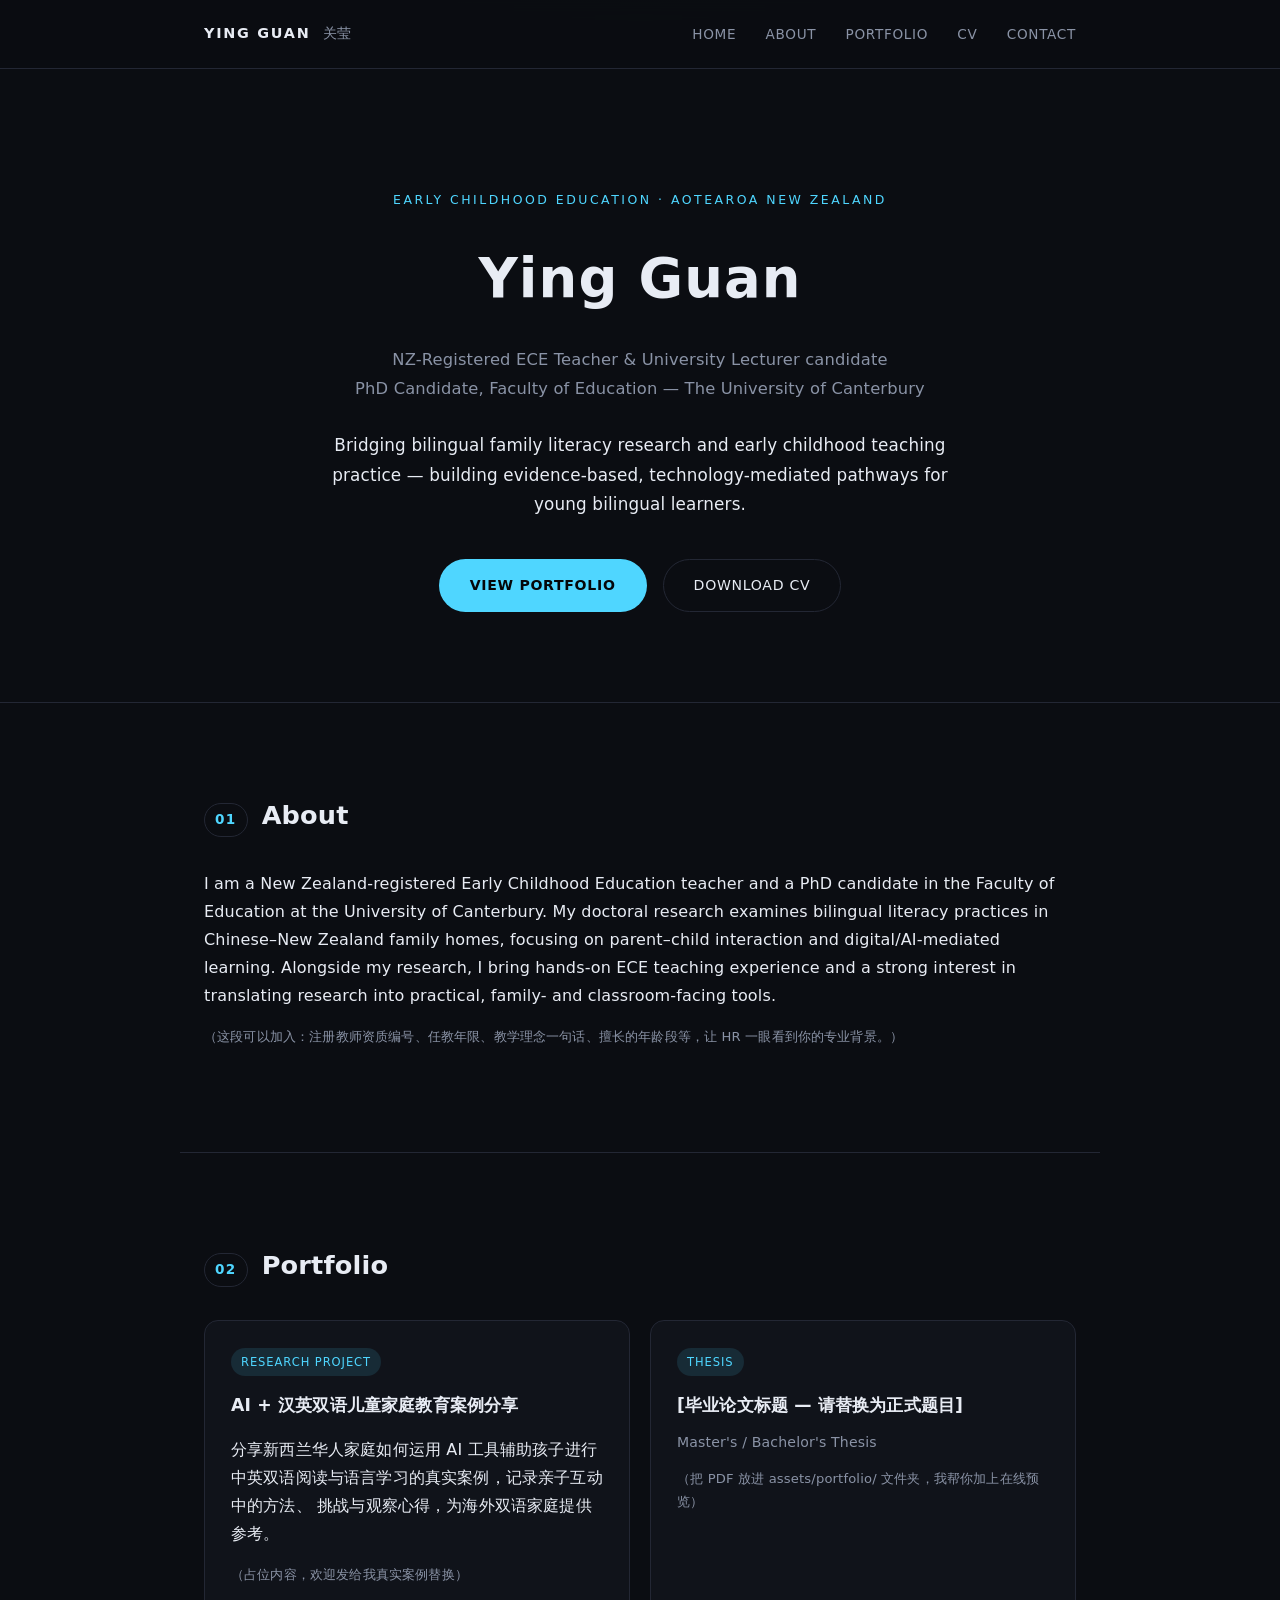
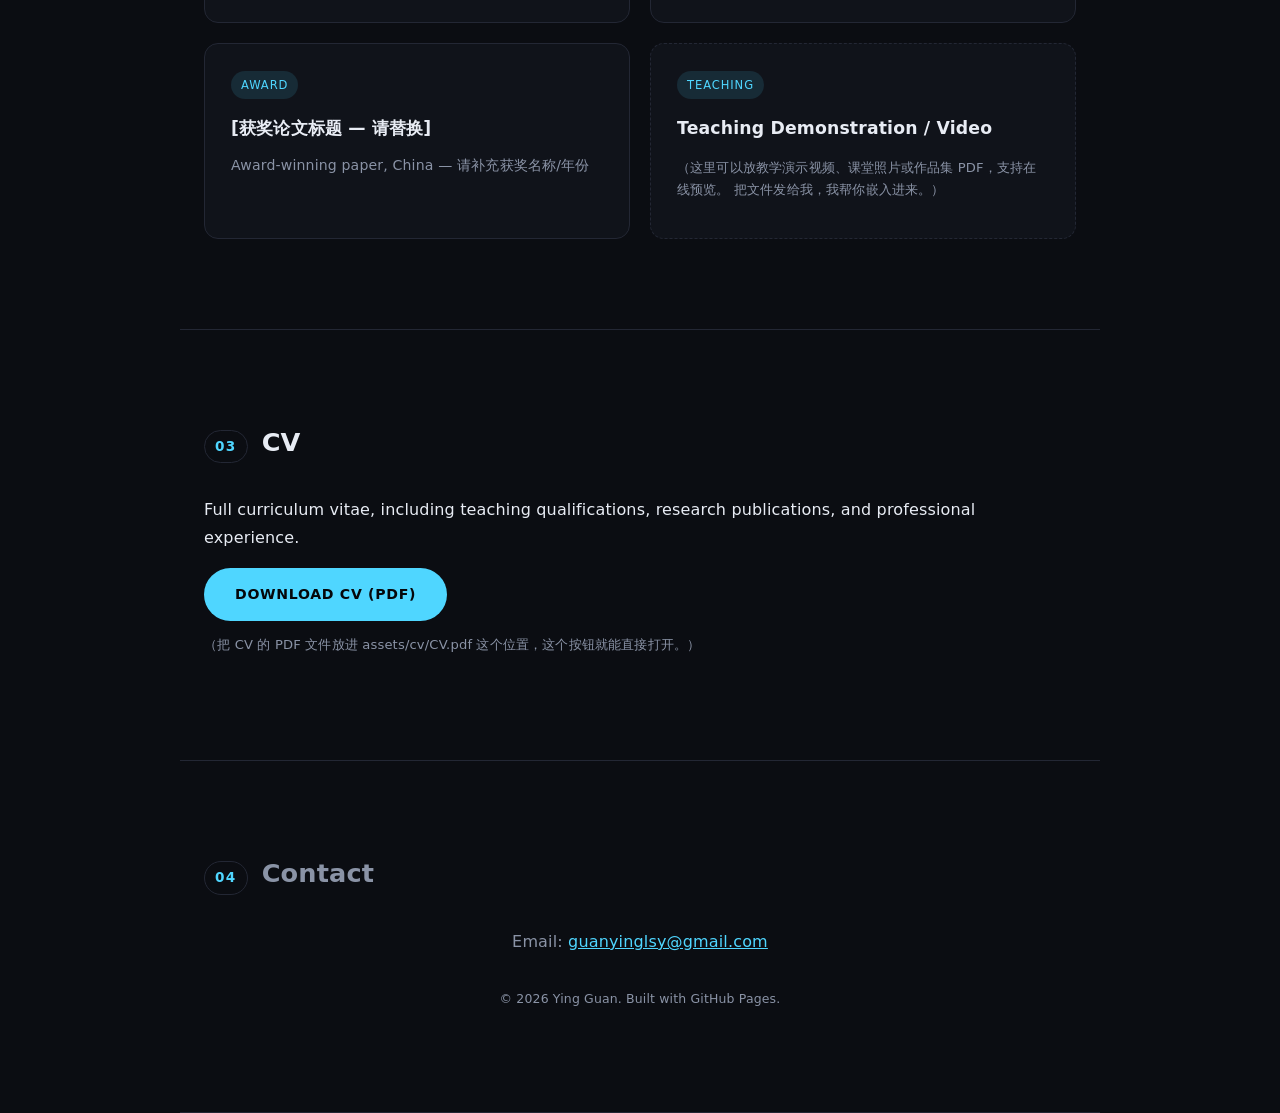
==== index.html @ 8b740b90 "Redesign as futuristic ECE lecturer portfolio site" ====
<!DOCTYPE html>
<html lang="en">
<head>
<meta charset="UTF-8">
<meta name="viewport" content="width=device-width, initial-scale=1.0">
<title>Ying Guan | Early Childhood Education Lecturer &amp; PhD Candidate</title>
<meta name="description" content="Ying Guan — NZ-registered Early Childhood Education lecturer and PhD candidate, University of Canterbury. Portfolio for academic teaching positions.">
<link rel="stylesheet" href="style.css">
</head>
<body>

<header class="site-header">
  <div class="container header-inner">
    <span class="site-title">YING GUAN <span class="site-title-cn">关莹</span></span>
    <nav>
      <a href="#home">Home</a>
      <a href="#about">About</a>
      <a href="#portfolio">Portfolio</a>
      <a href="#cv">CV</a>
      <a href="#contact">Contact</a>
    </nav>
  </div>
</header>

<section id="home" class="hero">
  <div class="container">
    <p class="eyebrow">Early Childhood Education · Aotearoa New Zealand</p>
    <h1>Ying Guan</h1>
    <p class="affiliation">NZ-Registered ECE Teacher &amp; University Lecturer&nbsp;candidate<br>
    PhD Candidate, Faculty of Education — The University of Canterbury</p>
    <p class="tagline">Bridging bilingual family literacy research and early childhood teaching practice —
    building evidence-based, technology-mediated pathways for young bilingual learners.</p>
    <div class="hero-actions">
      <a class="btn btn-primary" href="#portfolio">View Portfolio</a>
      <a class="btn btn-ghost" href="assets/cv/CV.pdf" target="_blank" rel="noopener">Download CV</a>
    </div>
  </div>
</section>

<section id="about" class="container section">
  <h2><span class="num">01</span> About</h2>
  <p>
    <!-- 在这里替换成你自己的一段简介，可加入教学理念、注册资质、教龄等 -->
    I am a New Zealand-registered Early Childhood Education teacher and a PhD candidate in the
    Faculty of Education at the University of Canterbury. My doctoral research examines bilingual
    literacy practices in Chinese–New Zealand family homes, focusing on parent–child interaction and
    digital/AI-mediated learning. Alongside my research, I bring hands-on ECE teaching experience and
    a strong interest in translating research into practical, family- and classroom-facing tools.
  </p>
  <p class="hint">（这段可以加入：注册教师资质编号、任教年限、教学理念一句话、擅长的年龄段等，让 HR 一眼看到你的专业背景。）</p>
</section>

<section id="portfolio" class="container section">
  <h2><span class="num">02</span> Portfolio</h2>

  <div class="portfolio-grid">

    <article class="p-card">
      <span class="p-tag">Research Project</span>
      <h3>AI + 汉英双语儿童家庭教育案例分享</h3>
      <p>
        <!-- 项目卡片文字，先用占位内容，之后可以替换成你自己的案例描述 -->
        分享新西兰华人家庭如何运用 AI 工具辅助孩子进行中英双语阅读与语言学习的真实案例，记录亲子互动中的方法、
        挑战与观察心得，为海外双语家庭提供参考。
      </p>
      <p class="hint">（占位内容，欢迎发给我真实案例替换）</p>
    </article>

    <article class="p-card">
      <span class="p-tag">Thesis</span>
      <h3>[毕业论文标题 — 请替换为正式题目]</h3>
      <p class="p-meta">Master's / Bachelor's Thesis</p>
      <p class="hint">（把 PDF 放进 assets/portfolio/ 文件夹，我帮你加上在线预览）</p>
    </article>

    <article class="p-card">
      <span class="p-tag">Award</span>
      <h3>[获奖论文标题 — 请替换]</h3>
      <p class="p-meta">Award-winning paper, China — 请补充获奖名称/年份</p>
    </article>

    <article class="p-card p-card-placeholder">
      <span class="p-tag">Teaching</span>
      <h3>Teaching Demonstration / Video</h3>
      <p class="hint">
        （这里可以放教学演示视频、课堂照片或作品集 PDF，支持在线预览。
        把文件发给我，我帮你嵌入进来。）
      </p>
    </article>

  </div>
</section>

<section id="cv" class="container section">
  <h2><span class="num">03</span> CV</h2>
  <p>Full curriculum vitae, including teaching qualifications, research publications, and professional experience.</p>
  <a class="btn btn-primary" href="assets/cv/CV.pdf" target="_blank" rel="noopener">Download CV (PDF)</a>
  <p class="hint">（把 CV 的 PDF 文件放进 assets/cv/CV.pdf 这个位置，这个按钮就能直接打开。）</p>
</section>

<footer id="contact" class="container section">
  <h2><span class="num">04</span> Contact</h2>
  <p>Email: <a href="mailto:guanyinglsy@gmail.com">guanyinglsy@gmail.com</a></p>
  <p class="footer-note">&copy; <span id="year"></span> Ying Guan. Built with GitHub Pages.</p>
</footer>

<script>
  document.getElementById('year').textContent = new Date().getFullYear();
</script>

</body>
</html>
---- style.css ----
:root {
  --bg: #0b0d12;
  --bg-alt: #10131a;
  --ink: #e8ecf4;
  --muted: #8a93a6;
  --accent: #4fd6ff;
  --accent-soft: rgba(79, 214, 255, 0.12);
  --border: #232734;
  --max-width: 920px;
}

* { box-sizing: border-box; }

body {
  margin: 0;
  font-family: "Inter", "Segoe UI", "PingFang SC", "Microsoft YaHei", system-ui, sans-serif;
  color: var(--ink);
  background:
    radial-gradient(1200px 500px at 50% -10%, rgba(79, 214, 255, 0.08), transparent 60%),
    var(--bg);
  line-height: 1.75;
  letter-spacing: 0.01em;
}

.container {
  max-width: var(--max-width);
  margin: 0 auto;
  padding: 0 24px;
}

.site-header {
  border-bottom: 1px solid var(--border);
  background: rgba(11, 13, 18, 0.85);
  backdrop-filter: blur(8px);
  position: sticky;
  top: 0;
  z-index: 10;
}

.header-inner {
  display: flex;
  justify-content: space-between;
  align-items: center;
  padding: 20px 24px;
  flex-wrap: wrap;
  gap: 10px;
}

.site-title {
  font-weight: 700;
  letter-spacing: 0.12em;
  font-size: 0.9rem;
}

.site-title-cn {
  color: var(--muted);
  font-weight: 400;
  letter-spacing: 0;
  margin-left: 6px;
}

nav a {
  color: var(--muted);
  text-decoration: none;
  margin-left: 24px;
  font-size: 0.85rem;
  letter-spacing: 0.05em;
  text-transform: uppercase;
  transition: color 0.2s ease;
}

nav a:first-child { margin-left: 0; }

nav a:hover {
  color: var(--accent);
}

.hero {
  padding: 120px 0 90px;
  text-align: center;
  border-bottom: 1px solid var(--border);
}

.eyebrow {
  color: var(--accent);
  text-transform: uppercase;
  letter-spacing: 0.2em;
  font-size: 0.78rem;
  margin: 0 0 20px;
}

.hero h1 {
  font-size: 3.4rem;
  font-weight: 700;
  margin: 0 0 20px;
  letter-spacing: 0.02em;
}

.affiliation {
  color: var(--muted);
  margin: 0 0 28px;
  font-size: 1.02rem;
}

.tagline {
  max-width: 620px;
  margin: 0 auto 40px;
  color: var(--ink);
  font-size: 1.05rem;
}

.hero-actions {
  display: flex;
  justify-content: center;
  gap: 16px;
  flex-wrap: wrap;
}

.btn {
  display: inline-block;
  padding: 13px 30px;
  text-decoration: none;
  border-radius: 999px;
  font-size: 0.88rem;
  letter-spacing: 0.05em;
  text-transform: uppercase;
  transition: all 0.2s ease;
  border: 1px solid transparent;
}

.btn-primary {
  background: var(--accent);
  color: #05070a;
  font-weight: 600;
}

.btn-primary:hover {
  box-shadow: 0 0 24px rgba(79, 214, 255, 0.45);
}

.btn-ghost {
  border-color: var(--border);
  color: var(--ink);
}

.btn-ghost:hover {
  border-color: var(--accent);
  color: var(--accent);
}

.section {
  padding: 90px 24px;
  border-bottom: 1px solid var(--border);
}

.section h2 {
  font-size: 1.6rem;
  font-weight: 600;
  margin-top: 0;
  margin-bottom: 32px;
  display: flex;
  align-items: baseline;
  gap: 14px;
}

.num {
  color: var(--accent);
  font-size: 0.85rem;
  font-weight: 600;
  letter-spacing: 0.1em;
  border: 1px solid var(--border);
  border-radius: 999px;
  padding: 4px 10px;
}

.portfolio-grid {
  display: grid;
  grid-template-columns: repeat(auto-fit, minmax(280px, 1fr));
  gap: 20px;
}

.p-card {
  background: var(--bg-alt);
  border: 1px solid var(--border);
  border-radius: 14px;
  padding: 26px 26px 22px;
  transition: border-color 0.2s ease, transform 0.2s ease;
}

.p-card:hover {
  border-color: var(--accent);
  transform: translateY(-3px);
}

.p-card-placeholder {
  border-style: dashed;
}

.p-tag {
  display: inline-block;
  color: var(--accent);
  background: var(--accent-soft);
  font-size: 0.72rem;
  text-transform: uppercase;
  letter-spacing: 0.08em;
  padding: 4px 10px;
  border-radius: 999px;
  margin-bottom: 14px;
}

.p-card h3 {
  margin: 0 0 10px;
  font-size: 1.08rem;
  font-weight: 600;
}

.p-meta {
  color: var(--muted);
  font-size: 0.88rem;
  margin: 0 0 8px;
}

.hint {
  color: var(--muted);
  font-size: 0.82rem;
}

footer {
  text-align: center;
  color: var(--muted);
}

.footer-note {
  font-size: 0.78rem;
  margin-top: 32px;
}

a {
  color: var(--accent);
}
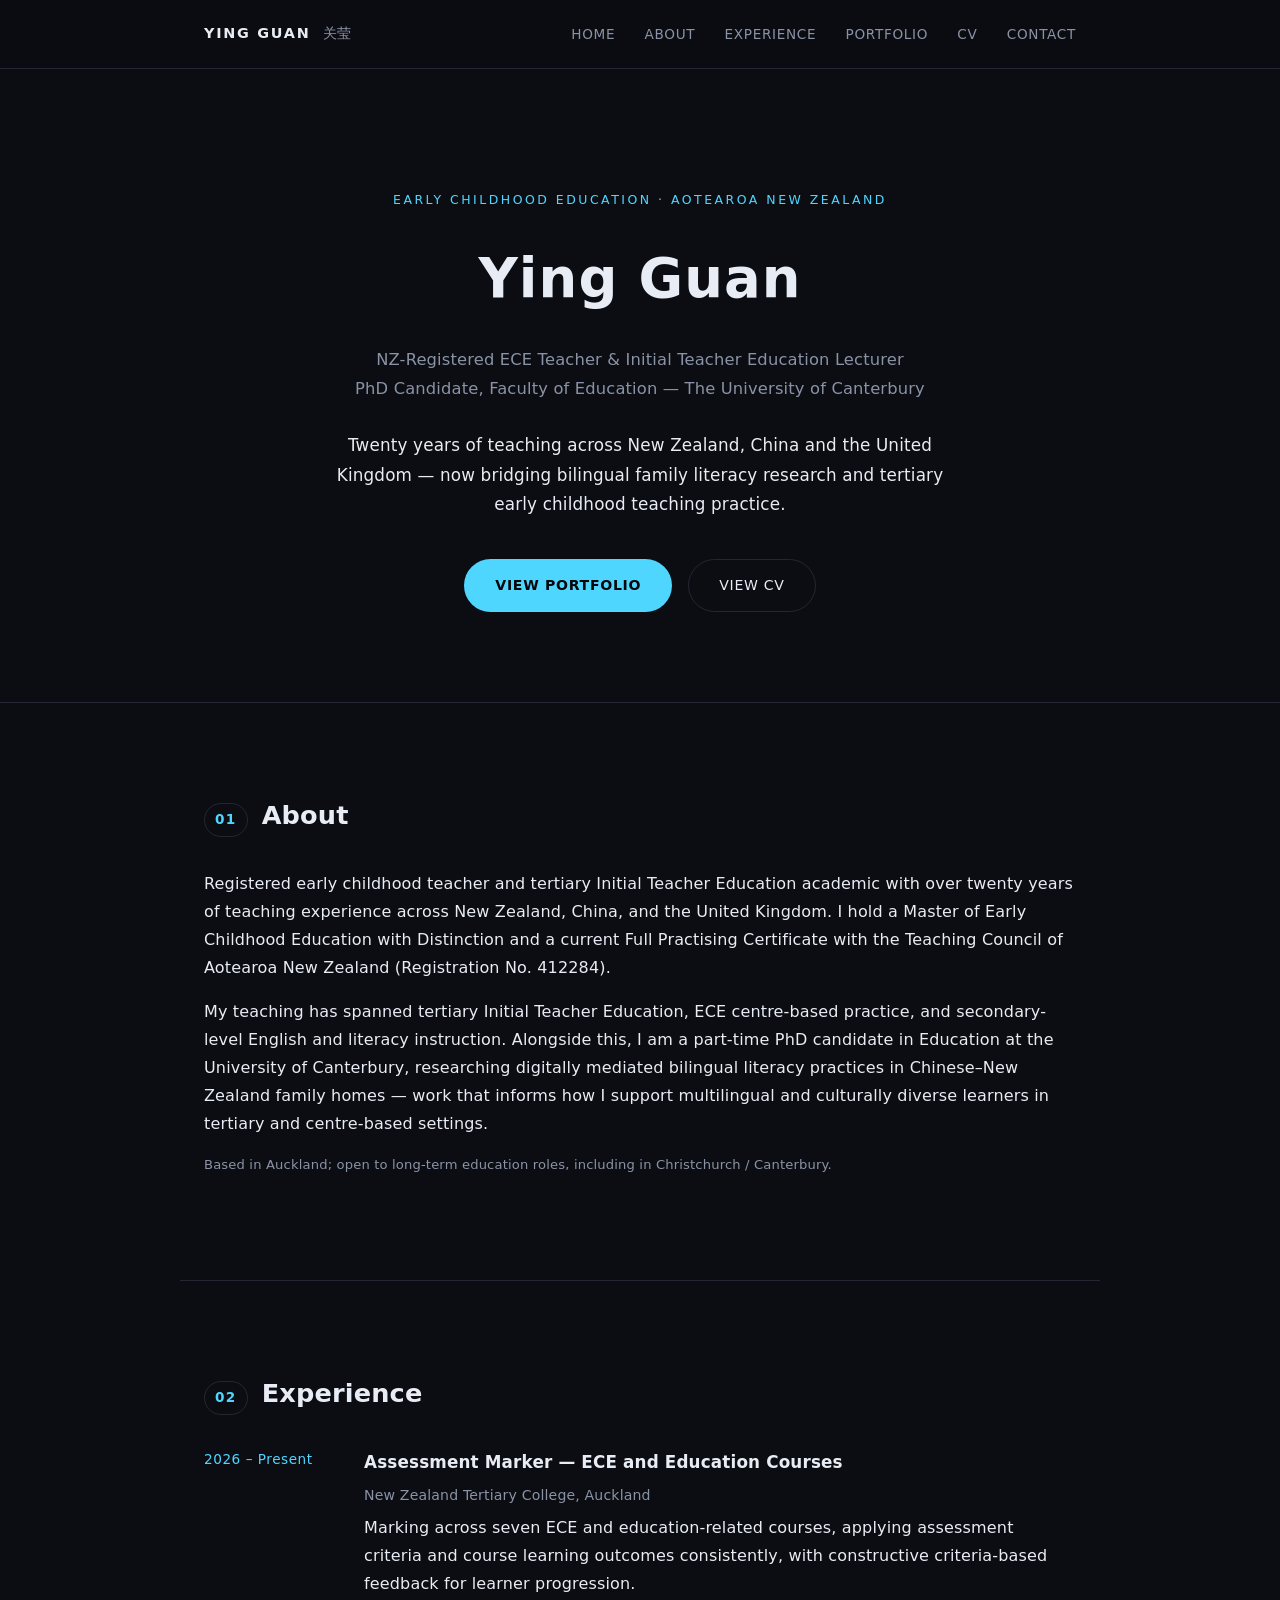
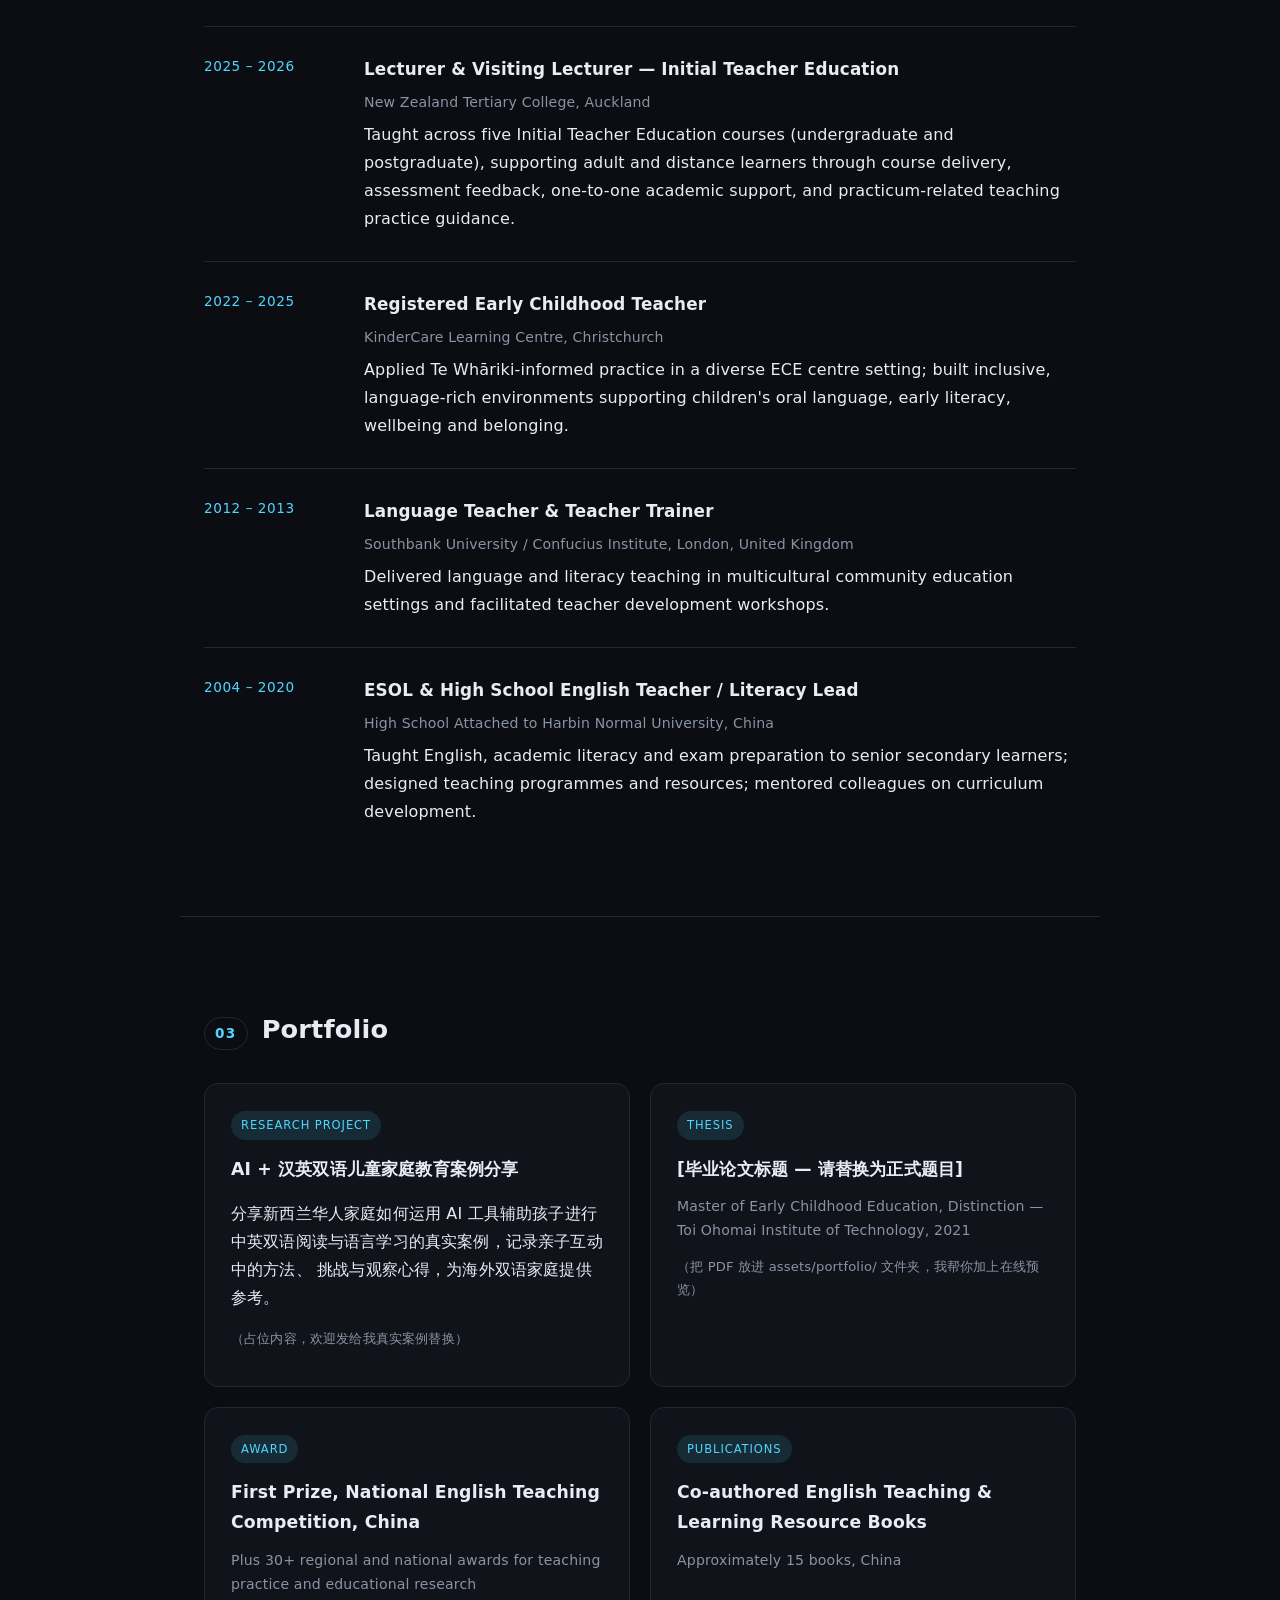
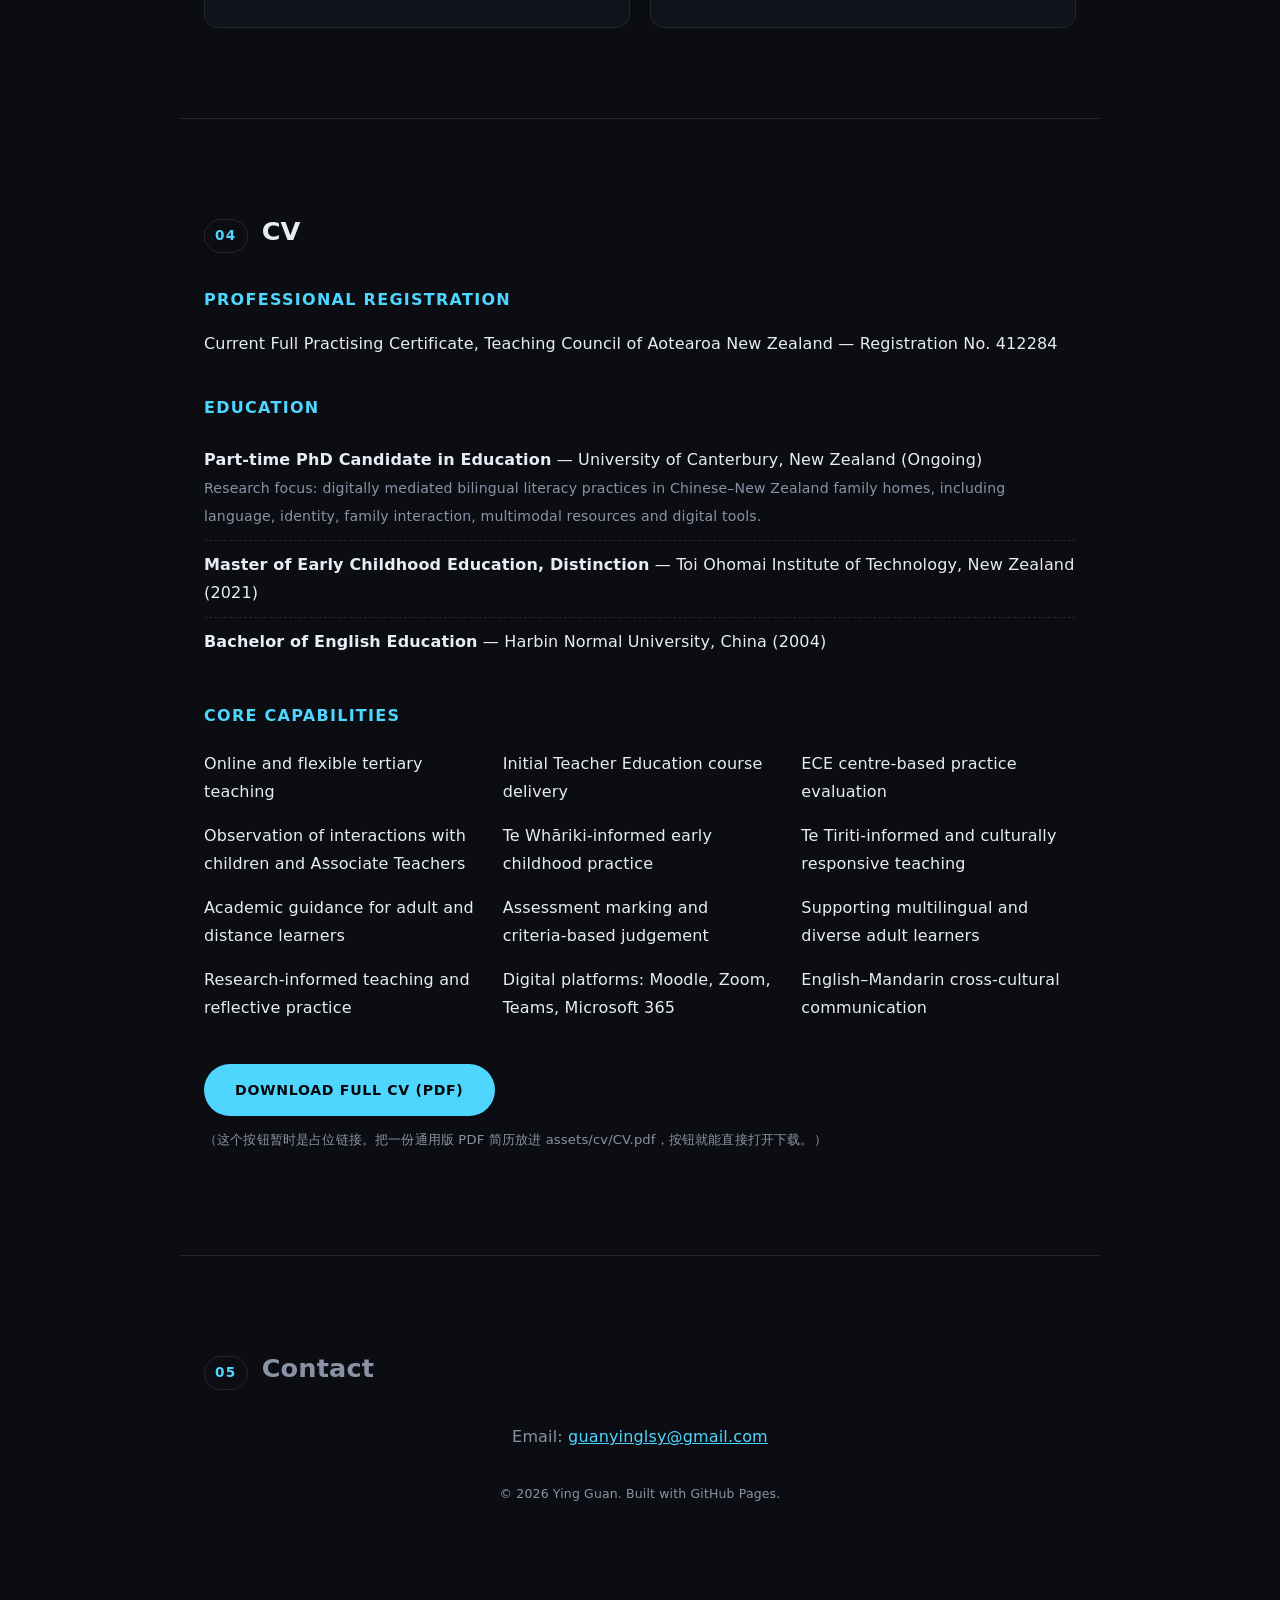
==== commit 19c31e68: "Add real professional content: experience timeline, CV details, achievements" ====
--- a/index.html
+++ b/index.html
@@ -15,6 +15,7 @@
     <nav>
       <a href="#home">Home</a>
       <a href="#about">About</a>
+      <a href="#experience">Experience</a>
       <a href="#portfolio">Portfolio</a>
       <a href="#cv">CV</a>
       <a href="#contact">Contact</a>
@@ -26,13 +27,13 @@
   <div class="container">
     <p class="eyebrow">Early Childhood Education · Aotearoa New Zealand</p>
     <h1>Ying Guan</h1>
-    <p class="affiliation">NZ-Registered ECE Teacher &amp; University Lecturer&nbsp;candidate<br>
+    <p class="affiliation">NZ-Registered ECE Teacher &amp; Initial Teacher Education Lecturer<br>
     PhD Candidate, Faculty of Education — The University of Canterbury</p>
-    <p class="tagline">Bridging bilingual family literacy research and early childhood teaching practice —
-    building evidence-based, technology-mediated pathways for young bilingual learners.</p>
+    <p class="tagline">Twenty years of teaching across New Zealand, China and the United Kingdom —
+    now bridging bilingual family literacy research and tertiary early childhood teaching practice.</p>
     <div class="hero-actions">
       <a class="btn btn-primary" href="#portfolio">View Portfolio</a>
-      <a class="btn btn-ghost" href="assets/cv/CV.pdf" target="_blank" rel="noopener">Download CV</a>
+      <a class="btn btn-ghost" href="#cv">View CV</a>
     </div>
   </div>
 </section>
@@ -40,18 +41,82 @@
 <section id="about" class="container section">
   <h2><span class="num">01</span> About</h2>
   <p>
-    <!-- 在这里替换成你自己的一段简介，可加入教学理念、注册资质、教龄等 -->
-    I am a New Zealand-registered Early Childhood Education teacher and a PhD candidate in the
-    Faculty of Education at the University of Canterbury. My doctoral research examines bilingual
-    literacy practices in Chinese–New Zealand family homes, focusing on parent–child interaction and
-    digital/AI-mediated learning. Alongside my research, I bring hands-on ECE teaching experience and
-    a strong interest in translating research into practical, family- and classroom-facing tools.
+    Registered early childhood teacher and tertiary Initial Teacher Education academic with over
+    twenty years of teaching experience across New Zealand, China, and the United Kingdom. I hold a
+    Master of Early Childhood Education with Distinction and a current Full Practising Certificate with
+    the Teaching Council of Aotearoa New Zealand (Registration No. 412284).
   </p>
-  <p class="hint">（这段可以加入：注册教师资质编号、任教年限、教学理念一句话、擅长的年龄段等，让 HR 一眼看到你的专业背景。）</p>
+  <p>
+    My teaching has spanned tertiary Initial Teacher Education, ECE centre-based practice, and
+    secondary-level English and literacy instruction. Alongside this, I am a part-time PhD candidate in
+    Education at the University of Canterbury, researching digitally mediated bilingual literacy
+    practices in Chinese–New Zealand family homes — work that informs how I support multilingual and
+    culturally diverse learners in tertiary and centre-based settings.
+  </p>
+  <p class="hint">Based in Auckland; open to long-term education roles, including in Christchurch / Canterbury.</p>
+</section>
+
+<section id="experience" class="container section">
+  <h2><span class="num">02</span> Experience</h2>
+
+  <div class="timeline">
+    <div class="t-item">
+      <div class="t-meta">2026 – Present</div>
+      <div class="t-body">
+        <h3>Assessment Marker — ECE and Education Courses</h3>
+        <p class="p-meta">New Zealand Tertiary College, Auckland</p>
+        <p>Marking across seven ECE and education-related courses, applying assessment criteria and
+        course learning outcomes consistently, with constructive criteria-based feedback for learner
+        progression.</p>
+      </div>
+    </div>
+
+    <div class="t-item">
+      <div class="t-meta">2025 – 2026</div>
+      <div class="t-body">
+        <h3>Lecturer &amp; Visiting Lecturer — Initial Teacher Education</h3>
+        <p class="p-meta">New Zealand Tertiary College, Auckland</p>
+        <p>Taught across five Initial Teacher Education courses (undergraduate and postgraduate),
+        supporting adult and distance learners through course delivery, assessment feedback,
+        one-to-one academic support, and practicum-related teaching practice guidance.</p>
+      </div>
+    </div>
+
+    <div class="t-item">
+      <div class="t-meta">2022 – 2025</div>
+      <div class="t-body">
+        <h3>Registered Early Childhood Teacher</h3>
+        <p class="p-meta">KinderCare Learning Centre, Christchurch</p>
+        <p>Applied Te Whāriki-informed practice in a diverse ECE centre setting; built inclusive,
+        language-rich environments supporting children's oral language, early literacy, wellbeing and
+        belonging.</p>
+      </div>
+    </div>
+
+    <div class="t-item">
+      <div class="t-meta">2012 – 2013</div>
+      <div class="t-body">
+        <h3>Language Teacher &amp; Teacher Trainer</h3>
+        <p class="p-meta">Southbank University / Confucius Institute, London, United Kingdom</p>
+        <p>Delivered language and literacy teaching in multicultural community education settings and
+        facilitated teacher development workshops.</p>
+      </div>
+    </div>
+
+    <div class="t-item">
+      <div class="t-meta">2004 – 2020</div>
+      <div class="t-body">
+        <h3>ESOL &amp; High School English Teacher / Literacy Lead</h3>
+        <p class="p-meta">High School Attached to Harbin Normal University, China</p>
+        <p>Taught English, academic literacy and exam preparation to senior secondary learners;
+        designed teaching programmes and resources; mentored colleagues on curriculum development.</p>
+      </div>
+    </div>
+  </div>
 </section>
 
 <section id="portfolio" class="container section">
-  <h2><span class="num">02</span> Portfolio</h2>
+  <h2><span class="num">03</span> Portfolio</h2>
 
   <div class="portfolio-grid">
 
@@ -69,37 +134,67 @@
     <article class="p-card">
       <span class="p-tag">Thesis</span>
       <h3>[毕业论文标题 — 请替换为正式题目]</h3>
-      <p class="p-meta">Master's / Bachelor's Thesis</p>
+      <p class="p-meta">Master of Early Childhood Education, Distinction — Toi Ohomai Institute of Technology, 2021</p>
       <p class="hint">（把 PDF 放进 assets/portfolio/ 文件夹，我帮你加上在线预览）</p>
     </article>
 
     <article class="p-card">
       <span class="p-tag">Award</span>
-      <h3>[获奖论文标题 — 请替换]</h3>
-      <p class="p-meta">Award-winning paper, China — 请补充获奖名称/年份</p>
-    </article>
-
-    <article class="p-card p-card-placeholder">
-      <span class="p-tag">Teaching</span>
-      <h3>Teaching Demonstration / Video</h3>
-      <p class="hint">
-        （这里可以放教学演示视频、课堂照片或作品集 PDF，支持在线预览。
-        把文件发给我，我帮你嵌入进来。）
-      </p>
+      <h3>First Prize, National English Teaching Competition, China</h3>
+      <p class="p-meta">Plus 30+ regional and national awards for teaching practice and educational research</p>
+    </article>
+
+    <article class="p-card">
+      <span class="p-tag">Publications</span>
+      <h3>Co-authored English Teaching &amp; Learning Resource Books</h3>
+      <p class="p-meta">Approximately 15 books, China</p>
     </article>
 
   </div>
 </section>
 
 <section id="cv" class="container section">
-  <h2><span class="num">03</span> CV</h2>
-  <p>Full curriculum vitae, including teaching qualifications, research publications, and professional experience.</p>
-  <a class="btn btn-primary" href="assets/cv/CV.pdf" target="_blank" rel="noopener">Download CV (PDF)</a>
-  <p class="hint">（把 CV 的 PDF 文件放进 assets/cv/CV.pdf 这个位置，这个按钮就能直接打开。）</p>
+  <h2><span class="num">04</span> CV</h2>
+
+  <div class="cv-block">
+    <h3>Professional Registration</h3>
+    <p>Current Full Practising Certificate, Teaching Council of Aotearoa New Zealand — Registration No. 412284</p>
+  </div>
+
+  <div class="cv-block">
+    <h3>Education</h3>
+    <ul class="cv-list">
+      <li><strong>Part-time PhD Candidate in Education</strong> — University of Canterbury, New Zealand (Ongoing)<br>
+      <span class="p-meta">Research focus: digitally mediated bilingual literacy practices in Chinese–New Zealand family homes, including language, identity, family interaction, multimodal resources and digital tools.</span></li>
+      <li><strong>Master of Early Childhood Education, Distinction</strong> — Toi Ohomai Institute of Technology, New Zealand (2021)</li>
+      <li><strong>Bachelor of English Education</strong> — Harbin Normal University, China (2004)</li>
+    </ul>
+  </div>
+
+  <div class="cv-block">
+    <h3>Core Capabilities</h3>
+    <ul class="cv-list cv-list-grid">
+      <li>Online and flexible tertiary teaching</li>
+      <li>Initial Teacher Education course delivery</li>
+      <li>ECE centre-based practice evaluation</li>
+      <li>Observation of interactions with children and Associate Teachers</li>
+      <li>Te Whāriki-informed early childhood practice</li>
+      <li>Te Tiriti-informed and culturally responsive teaching</li>
+      <li>Academic guidance for adult and distance learners</li>
+      <li>Assessment marking and criteria-based judgement</li>
+      <li>Supporting multilingual and diverse adult learners</li>
+      <li>Research-informed teaching and reflective practice</li>
+      <li>Digital platforms: Moodle, Zoom, Teams, Microsoft 365</li>
+      <li>English–Mandarin cross-cultural communication</li>
+    </ul>
+  </div>
+
+  <a class="btn btn-primary" href="assets/cv/CV.pdf" target="_blank" rel="noopener">Download Full CV (PDF)</a>
+  <p class="hint">（这个按钮暂时是占位链接。把一份通用版 PDF 简历放进 assets/cv/CV.pdf，按钮就能直接打开下载。）</p>
 </section>
 
 <footer id="contact" class="container section">
-  <h2><span class="num">04</span> Contact</h2>
+  <h2><span class="num">05</span> Contact</h2>
   <p>Email: <a href="mailto:guanyinglsy@gmail.com">guanyinglsy@gmail.com</a></p>
   <p class="footer-note">&copy; <span id="year"></span> Ying Guan. Built with GitHub Pages.</p>
 </footer>
--- a/style.css
+++ b/style.css
@@ -225,6 +225,87 @@
   font-size: 0.82rem;
 }
 
+.timeline {
+  display: flex;
+  flex-direction: column;
+  gap: 28px;
+}
+
+.t-item {
+  display: grid;
+  grid-template-columns: 140px 1fr;
+  gap: 20px;
+  padding-bottom: 28px;
+  border-bottom: 1px solid var(--border);
+}
+
+.t-item:last-child {
+  border-bottom: none;
+  padding-bottom: 0;
+}
+
+.t-meta {
+  color: var(--accent);
+  font-size: 0.85rem;
+  letter-spacing: 0.04em;
+  white-space: nowrap;
+}
+
+.t-body h3 {
+  margin: 0 0 6px;
+  font-size: 1.05rem;
+  font-weight: 600;
+}
+
+.t-body p {
+  margin: 6px 0 0;
+}
+
+.cv-block {
+  margin-bottom: 36px;
+}
+
+.cv-block h3 {
+  font-size: 1rem;
+  text-transform: uppercase;
+  letter-spacing: 0.08em;
+  color: var(--accent);
+  margin: 0 0 14px;
+}
+
+.cv-list {
+  list-style: none;
+  padding: 0;
+  margin: 0;
+}
+
+.cv-list li {
+  padding: 10px 0;
+  border-bottom: 1px dashed var(--border);
+}
+
+.cv-list li:last-child {
+  border-bottom: none;
+}
+
+.cv-list-grid {
+  display: grid;
+  grid-template-columns: repeat(auto-fit, minmax(240px, 1fr));
+  gap: 4px 24px;
+}
+
+.cv-list-grid li {
+  border-bottom: none;
+  padding: 6px 0;
+}
+
+@media (max-width: 560px) {
+  .t-item {
+    grid-template-columns: 1fr;
+    gap: 6px;
+  }
+}
+
 footer {
   text-align: center;
   color: var(--muted);
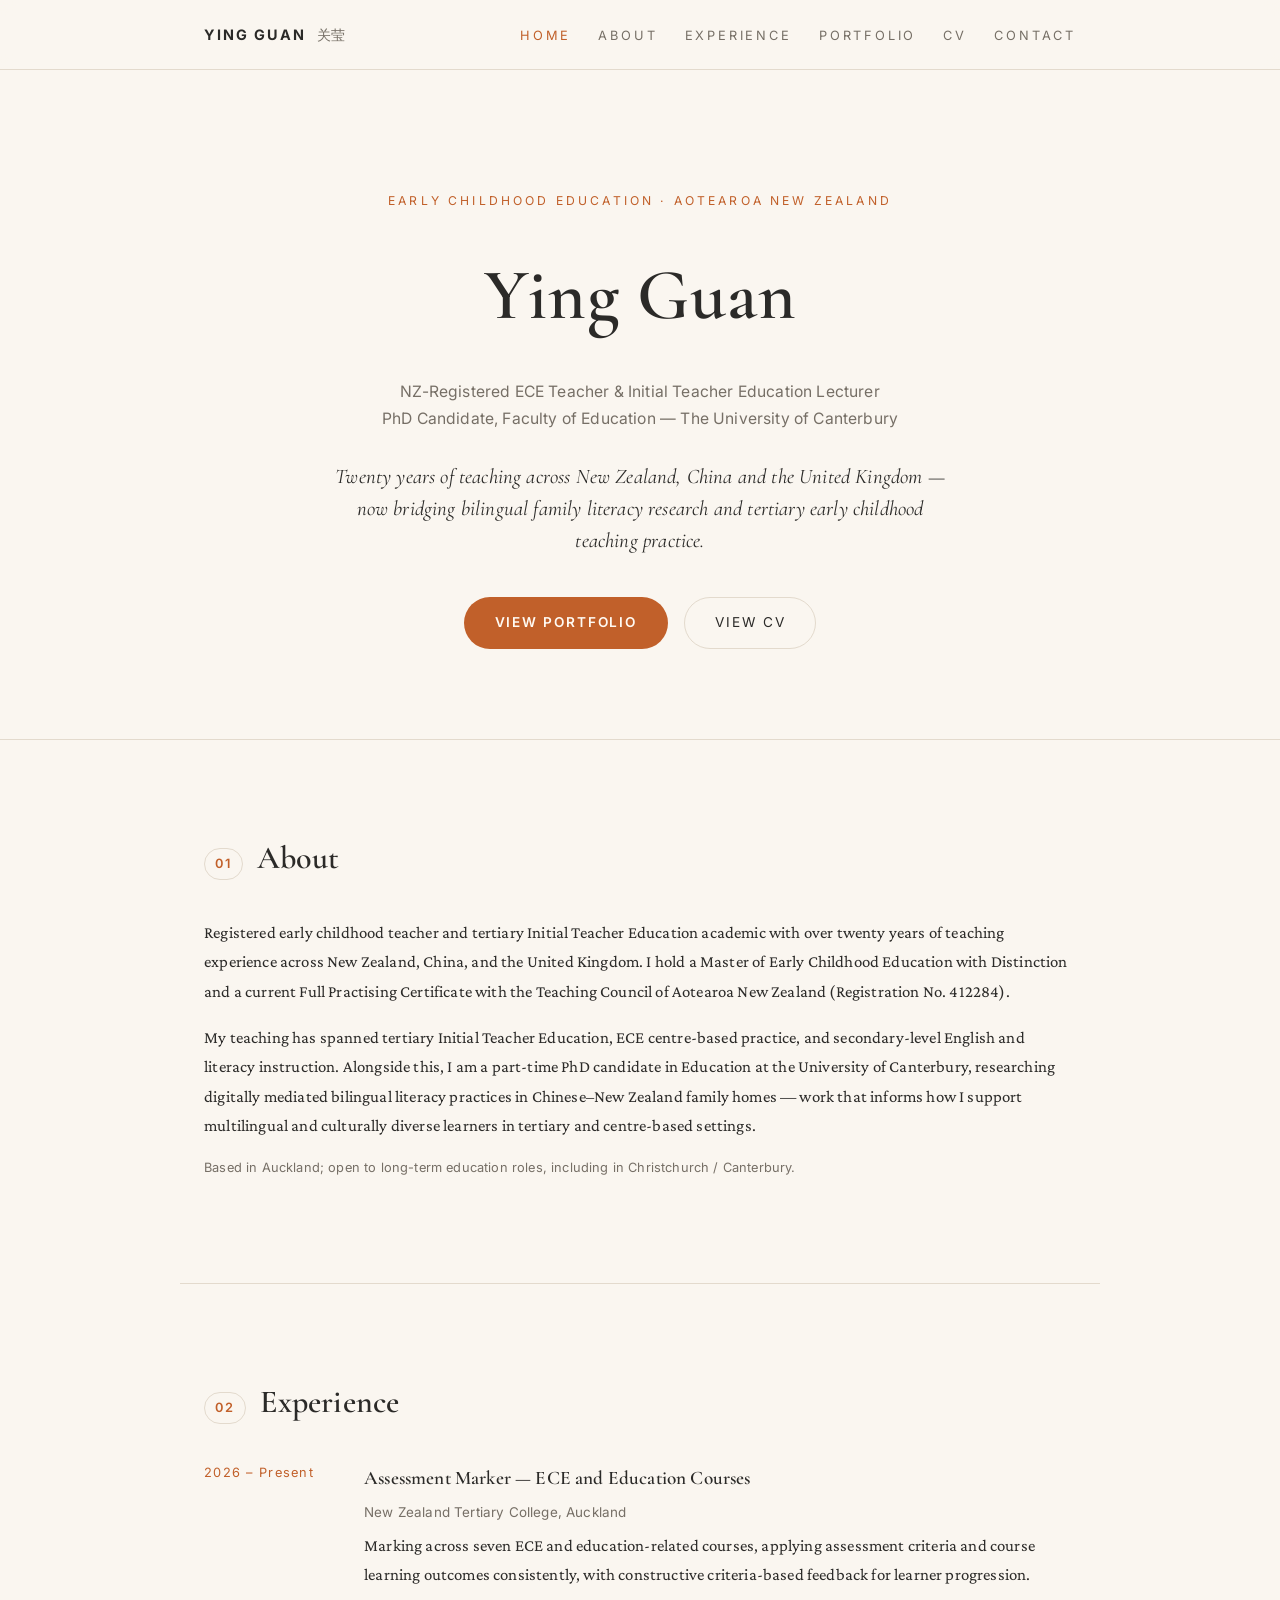
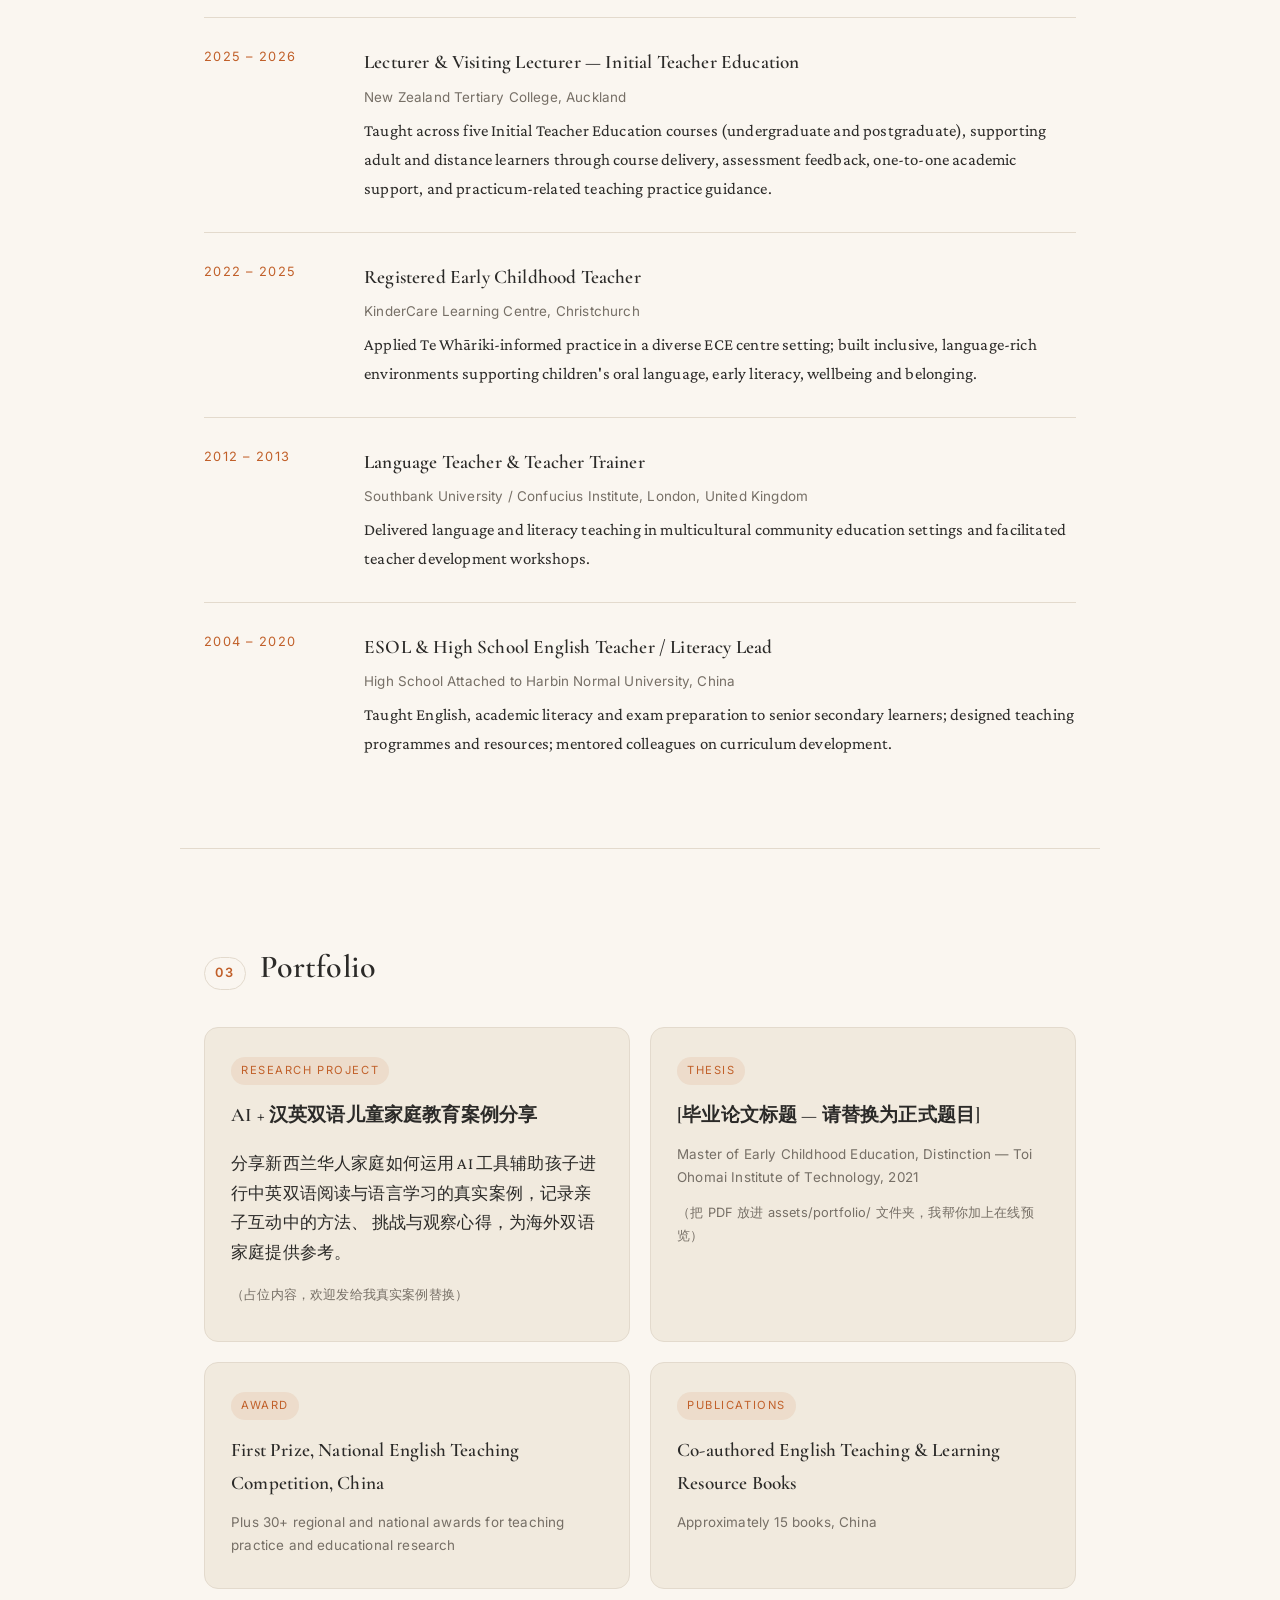
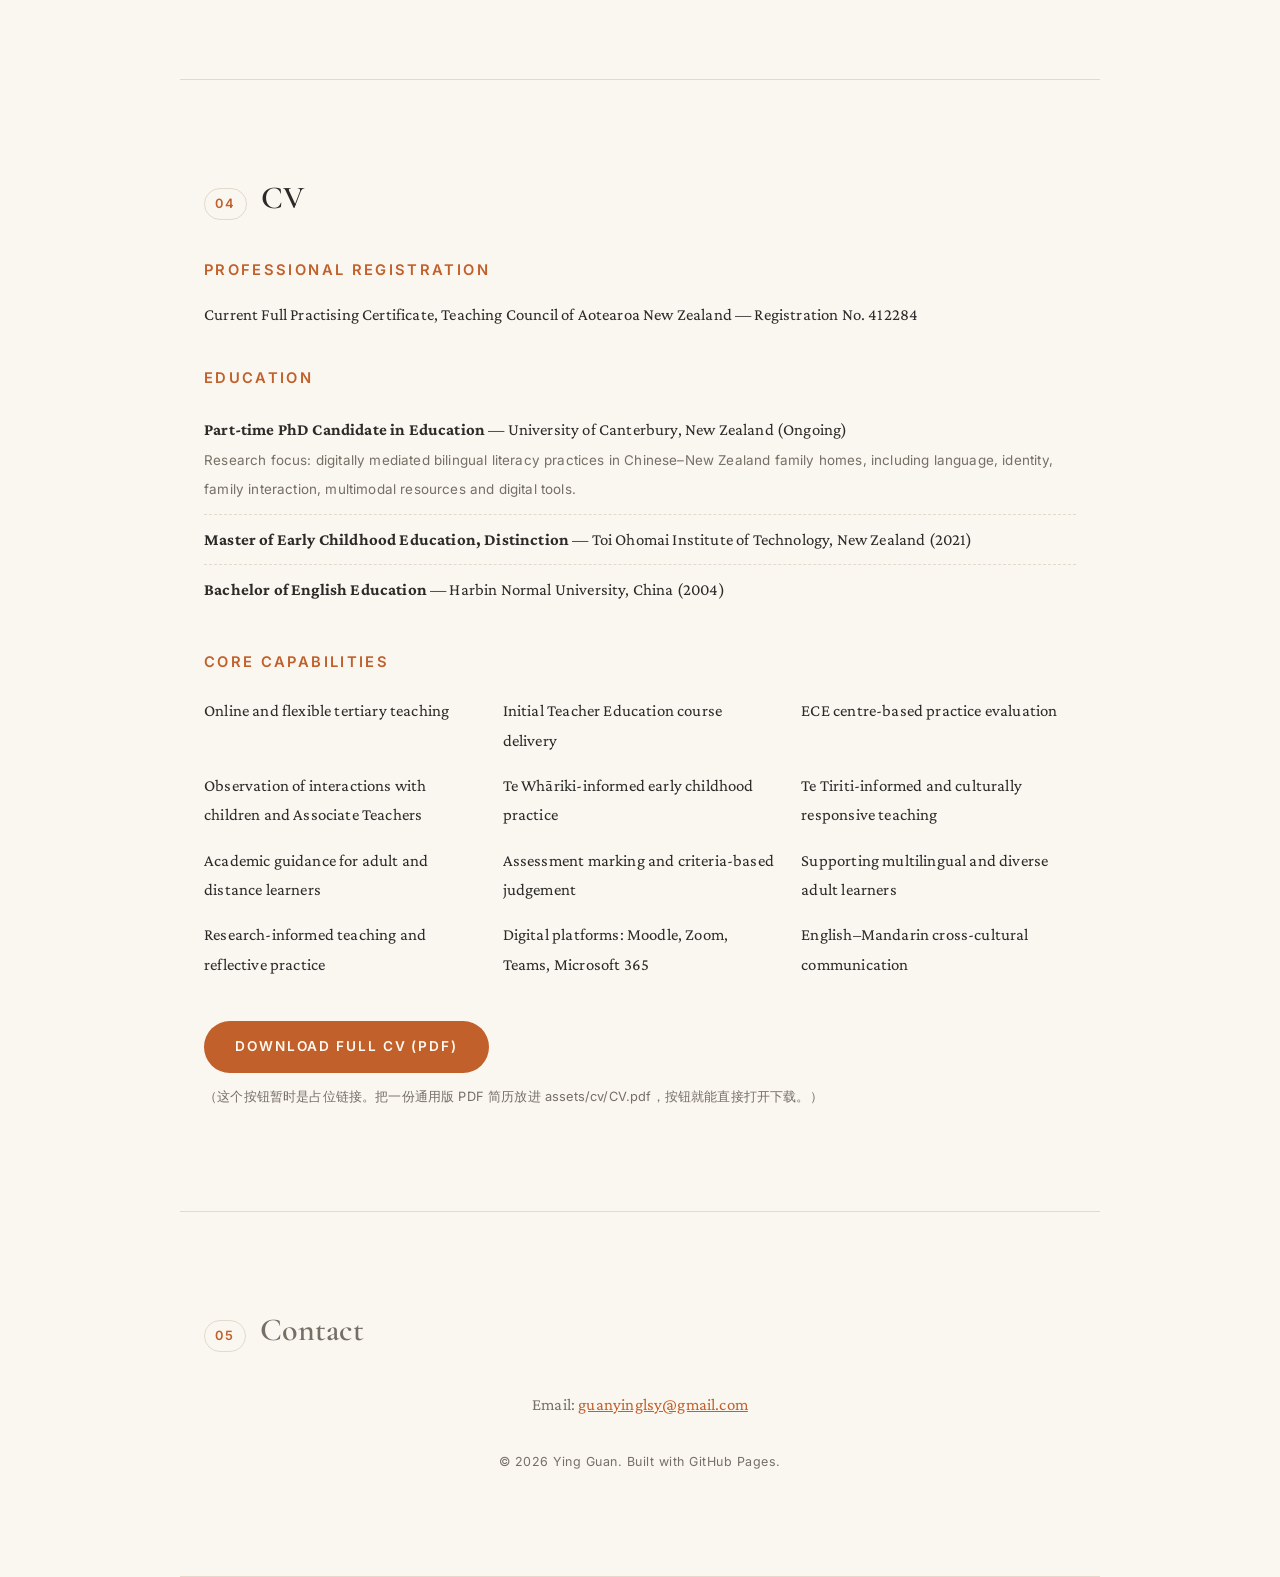
==== commit 38a9af29: "Warm academic redesign: refined visual identity for ECE/PhD audience Replaces the dark cyberpunk the" ====
--- a/index.html
+++ b/index.html
@@ -5,6 +5,9 @@
 <meta name="viewport" content="width=device-width, initial-scale=1.0">
 <title>Ying Guan | Early Childhood Education Lecturer &amp; PhD Candidate</title>
 <meta name="description" content="Ying Guan — NZ-registered Early Childhood Education lecturer and PhD candidate, University of Canterbury. Portfolio for academic teaching positions.">
+<link rel="preconnect" href="https://fonts.googleapis.com">
+<link rel="preconnect" href="https://fonts.gstatic.com" crossorigin>
+<link href="https://fonts.googleapis.com/css2?family=Cormorant+Garamond:ital,wght@0,500;0,600;0,700;1,500;1,600&family=Crimson+Pro:ital,wght@0,400;0,500;0,600;1,400&family=Inter:wght@400;500;600;700&display=swap" rel="stylesheet">
 <link rel="stylesheet" href="style.css">
 </head>
 <body>
@@ -201,6 +204,20 @@
 
 <script>
   document.getElementById('year').textContent = new Date().getFullYear();
+
+  const navLinks = document.querySelectorAll('nav a');
+  const sections = Array.from(navLinks).map(link => document.querySelector(link.getAttribute('href')));
+  const setActive = () => {
+    let current = sections[0];
+    for (const s of sections) {
+      if (s && s.getBoundingClientRect().top <= 120) current = s;
+    }
+    navLinks.forEach(link => {
+      link.classList.toggle('active', link.getAttribute('href') === '#' + current.id);
+    });
+  };
+  document.addEventListener('scroll', setActive, { passive: true });
+  setActive();
 </script>
 
 </body>
--- a/style.css
+++ b/style.css
@@ -1,25 +1,35 @@
 :root {
-  --bg: #0b0d12;
-  --bg-alt: #10131a;
-  --ink: #e8ecf4;
-  --muted: #8a93a6;
-  --accent: #4fd6ff;
-  --accent-soft: rgba(79, 214, 255, 0.12);
-  --border: #232734;
+  --bg: #faf6f0;
+  --bg-alt: #f1eade;
+  --ink: #2b2a28;
+  --muted: #766f66;
+  --accent: #c1602a;
+  --accent-soft: rgba(193, 96, 42, 0.10);
+  --accent-2: #1b4332;
+  --border: #e3dacd;
   --max-width: 920px;
+  --font-display: "Cormorant Garamond", Georgia, "Songti SC", serif;
+  --font-body: "Crimson Pro", Georgia, "Songti SC", serif;
+  --font-ui: "Inter", "Segoe UI", "PingFang SC", "Microsoft YaHei", system-ui, sans-serif;
 }
 
 * { box-sizing: border-box; }
 
 body {
   margin: 0;
-  font-family: "Inter", "Segoe UI", "PingFang SC", "Microsoft YaHei", system-ui, sans-serif;
+  font-family: var(--font-body);
   color: var(--ink);
   background:
-    radial-gradient(1200px 500px at 50% -10%, rgba(79, 214, 255, 0.08), transparent 60%),
+    radial-gradient(1200px 500px at 50% -10%, rgba(193, 96, 42, 0.06), transparent 60%),
     var(--bg);
   line-height: 1.75;
   letter-spacing: 0.01em;
+  font-size: 1.05rem;
+}
+
+h1, h2, h3 {
+  font-family: var(--font-display);
+  font-weight: 600;
 }
 
 .container {
@@ -30,7 +40,7 @@
 
 .site-header {
   border-bottom: 1px solid var(--border);
-  background: rgba(11, 13, 18, 0.85);
+  background: rgba(250, 246, 240, 0.88);
   backdrop-filter: blur(8px);
   position: sticky;
   top: 0;
@@ -47,8 +57,9 @@
 }
 
 .site-title {
+  font-family: var(--font-ui);
   font-weight: 700;
-  letter-spacing: 0.12em;
+  letter-spacing: 0.14em;
   font-size: 0.9rem;
 }
 
@@ -60,18 +71,20 @@
 }
 
 nav a {
+  font-family: var(--font-ui);
   color: var(--muted);
   text-decoration: none;
   margin-left: 24px;
-  font-size: 0.85rem;
-  letter-spacing: 0.05em;
+  font-size: 0.8rem;
+  letter-spacing: 0.22em;
   text-transform: uppercase;
   transition: color 0.2s ease;
 }
 
 nav a:first-child { margin-left: 0; }
 
-nav a:hover {
+nav a:hover,
+nav a.active {
   color: var(--accent);
 }
 
@@ -82,31 +95,36 @@
 }
 
 .eyebrow {
-  color: var(--accent);
-  text-transform: uppercase;
-  letter-spacing: 0.2em;
-  font-size: 0.78rem;
+  font-family: var(--font-ui);
+  color: var(--accent);
+  text-transform: uppercase;
+  letter-spacing: 0.26em;
+  font-size: 0.76rem;
   margin: 0 0 20px;
 }
 
 .hero h1 {
-  font-size: 3.4rem;
-  font-weight: 700;
+  font-size: clamp(2.6rem, 6vw, 4.5rem);
+  font-weight: 600;
   margin: 0 0 20px;
-  letter-spacing: 0.02em;
+  letter-spacing: 0.01em;
 }
 
 .affiliation {
+  font-family: var(--font-ui);
   color: var(--muted);
   margin: 0 0 28px;
-  font-size: 1.02rem;
+  font-size: 0.98rem;
 }
 
 .tagline {
   max-width: 620px;
   margin: 0 auto 40px;
   color: var(--ink);
-  font-size: 1.05rem;
+  font-family: var(--font-display);
+  font-style: italic;
+  font-size: 1.3rem;
+  line-height: 1.55;
 }
 
 .hero-actions {
@@ -117,12 +135,13 @@
 }
 
 .btn {
+  font-family: var(--font-ui);
   display: inline-block;
   padding: 13px 30px;
   text-decoration: none;
   border-radius: 999px;
-  font-size: 0.88rem;
-  letter-spacing: 0.05em;
+  font-size: 0.85rem;
+  letter-spacing: 0.14em;
   text-transform: uppercase;
   transition: all 0.2s ease;
   border: 1px solid transparent;
@@ -130,12 +149,12 @@
 
 .btn-primary {
   background: var(--accent);
-  color: #05070a;
+  color: #fffaf3;
   font-weight: 600;
 }
 
 .btn-primary:hover {
-  box-shadow: 0 0 24px rgba(79, 214, 255, 0.45);
+  box-shadow: 0 8px 20px rgba(193, 96, 42, 0.28);
 }
 
 .btn-ghost {
@@ -154,7 +173,7 @@
 }
 
 .section h2 {
-  font-size: 1.6rem;
+  font-size: 2rem;
   font-weight: 600;
   margin-top: 0;
   margin-bottom: 32px;
@@ -164,10 +183,11 @@
 }
 
 .num {
-  color: var(--accent);
-  font-size: 0.85rem;
-  font-weight: 600;
-  letter-spacing: 0.1em;
+  font-family: var(--font-ui);
+  color: var(--accent);
+  font-size: 0.8rem;
+  font-weight: 600;
+  letter-spacing: 0.14em;
   border: 1px solid var(--border);
   border-radius: 999px;
   padding: 4px 10px;
@@ -189,7 +209,11 @@
 
 .p-card:hover {
   border-color: var(--accent);
-  transform: translateY(-3px);
+  transform: translateY(-3px) scale(1.015);
+}
+
+.p-card:hover h3 {
+  color: var(--accent);
 }
 
 .p-card-placeholder {
@@ -197,12 +221,13 @@
 }
 
 .p-tag {
+  font-family: var(--font-ui);
   display: inline-block;
   color: var(--accent);
   background: var(--accent-soft);
-  font-size: 0.72rem;
-  text-transform: uppercase;
-  letter-spacing: 0.08em;
+  font-size: 0.7rem;
+  text-transform: uppercase;
+  letter-spacing: 0.14em;
   padding: 4px 10px;
   border-radius: 999px;
   margin-bottom: 14px;
@@ -210,19 +235,22 @@
 
 .p-card h3 {
   margin: 0 0 10px;
-  font-size: 1.08rem;
-  font-weight: 600;
+  font-size: 1.2rem;
+  font-weight: 600;
+  transition: color 0.2s ease;
 }
 
 .p-meta {
-  color: var(--muted);
-  font-size: 0.88rem;
+  font-family: var(--font-ui);
+  color: var(--muted);
+  font-size: 0.84rem;
   margin: 0 0 8px;
 }
 
 .hint {
-  color: var(--muted);
-  font-size: 0.82rem;
+  font-family: var(--font-ui);
+  color: var(--muted);
+  font-size: 0.8rem;
 }
 
 .timeline {
@@ -245,15 +273,16 @@
 }
 
 .t-meta {
-  color: var(--accent);
-  font-size: 0.85rem;
-  letter-spacing: 0.04em;
+  font-family: var(--font-ui);
+  color: var(--accent);
+  font-size: 0.8rem;
+  letter-spacing: 0.1em;
   white-space: nowrap;
 }
 
 .t-body h3 {
   margin: 0 0 6px;
-  font-size: 1.05rem;
+  font-size: 1.2rem;
   font-weight: 600;
 }
 
@@ -266,9 +295,10 @@
 }
 
 .cv-block h3 {
-  font-size: 1rem;
-  text-transform: uppercase;
-  letter-spacing: 0.08em;
+  font-family: var(--font-ui);
+  font-size: 0.92rem;
+  text-transform: uppercase;
+  letter-spacing: 0.16em;
   color: var(--accent);
   margin: 0 0 14px;
 }
@@ -312,8 +342,10 @@
 }
 
 .footer-note {
+  font-family: var(--font-ui);
   font-size: 0.78rem;
   margin-top: 32px;
+  letter-spacing: 0.04em;
 }
 
 a {
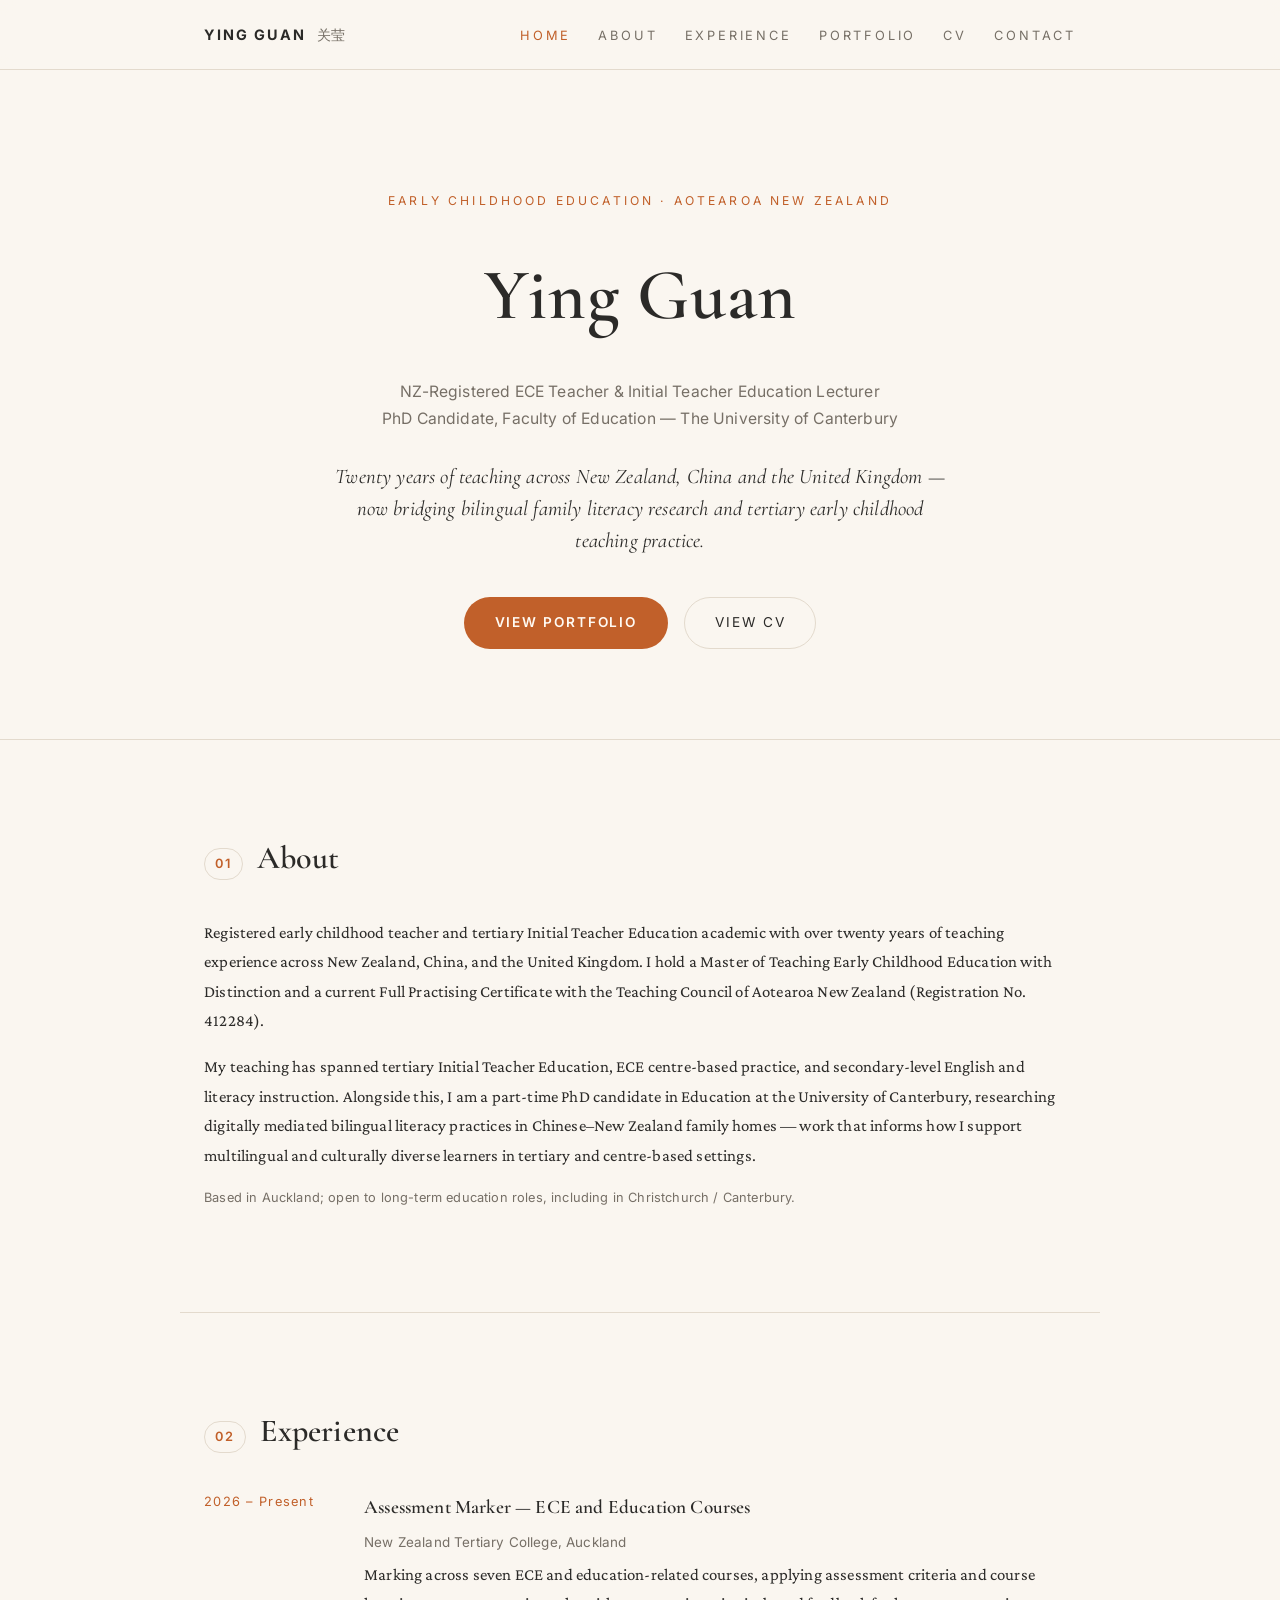
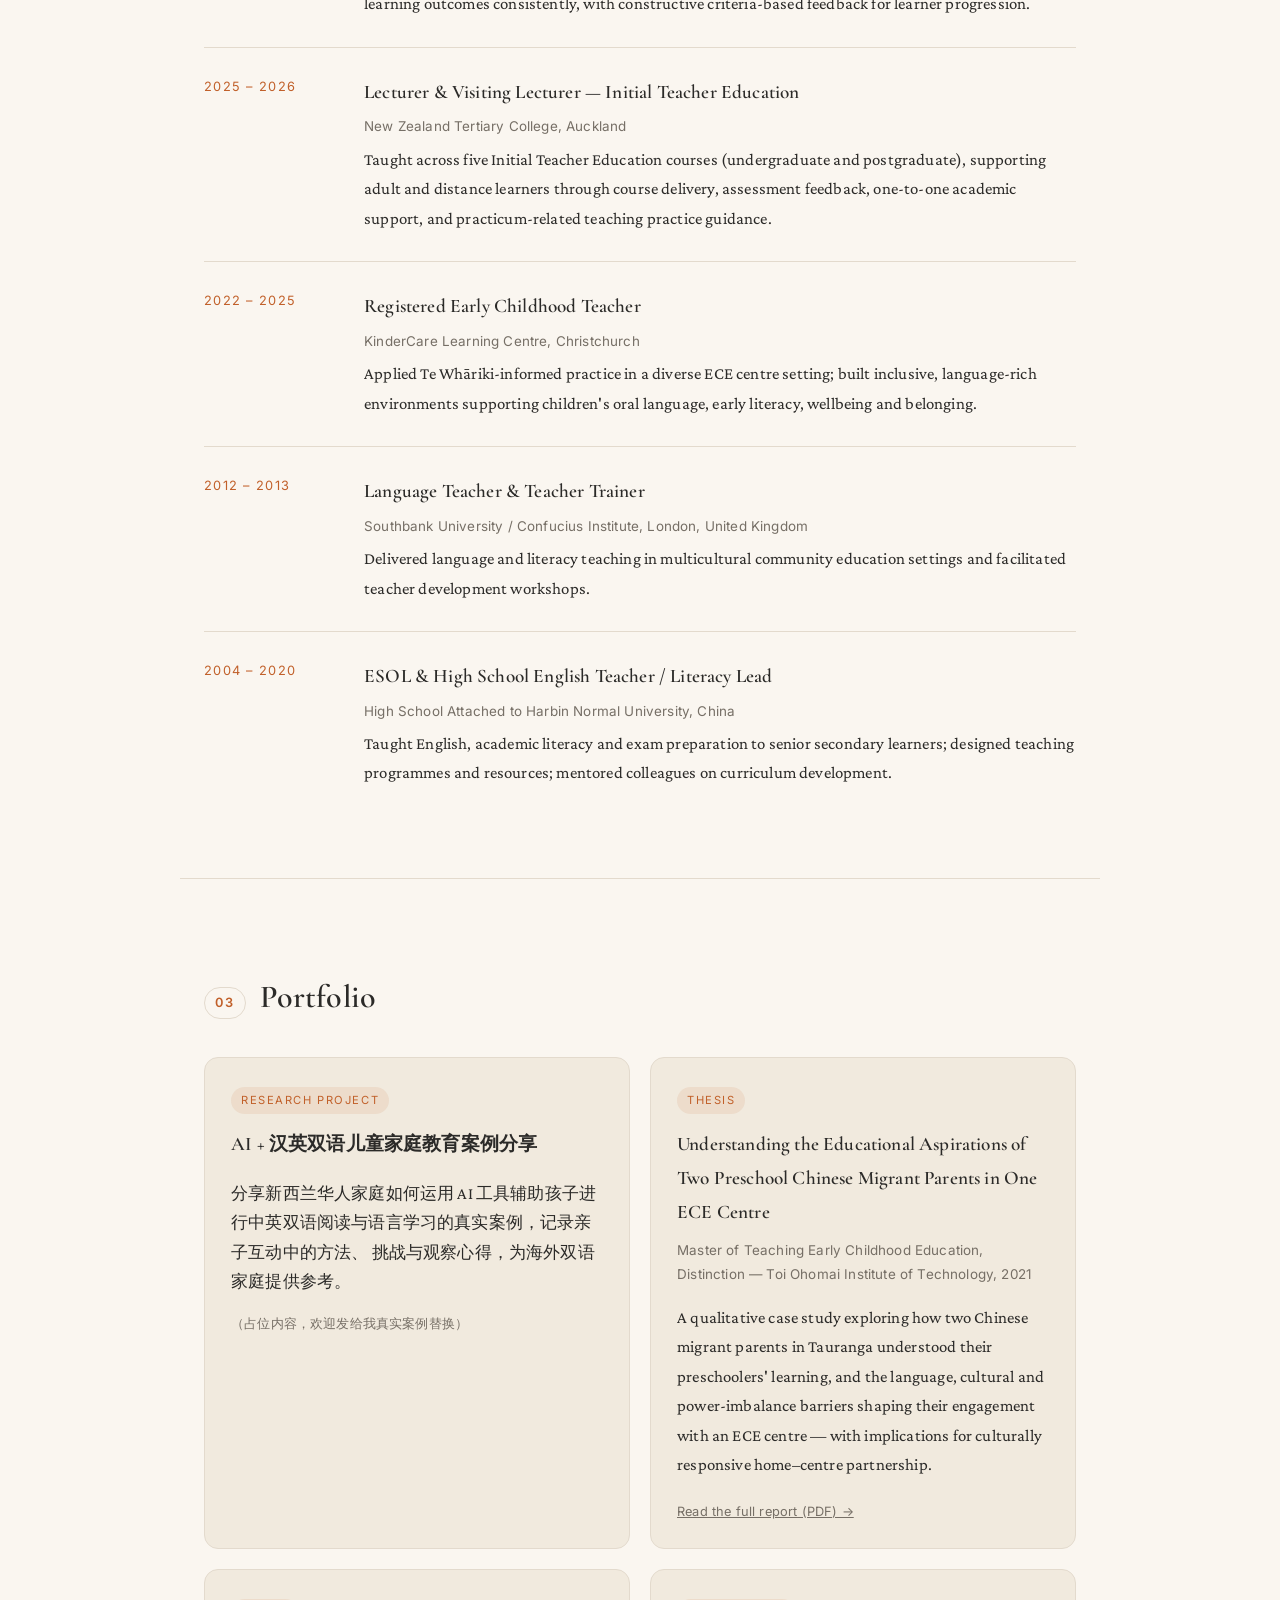
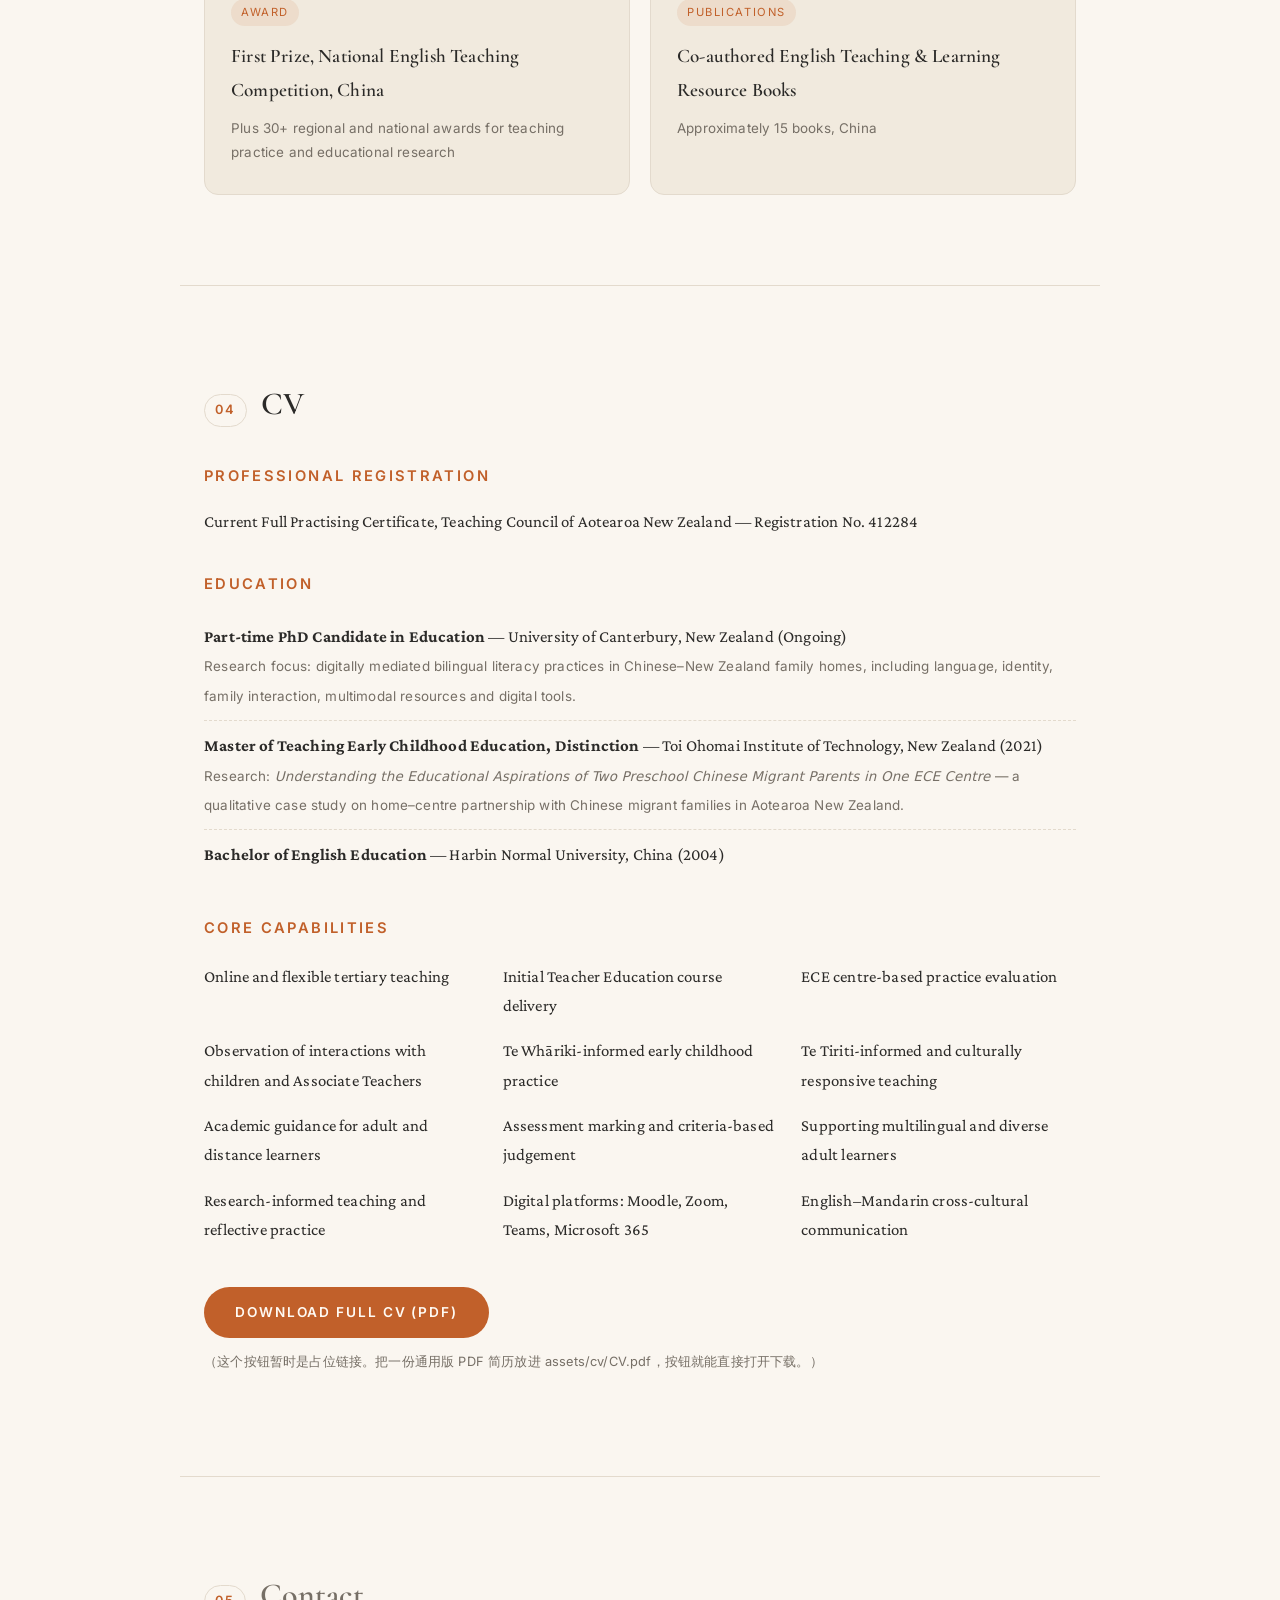
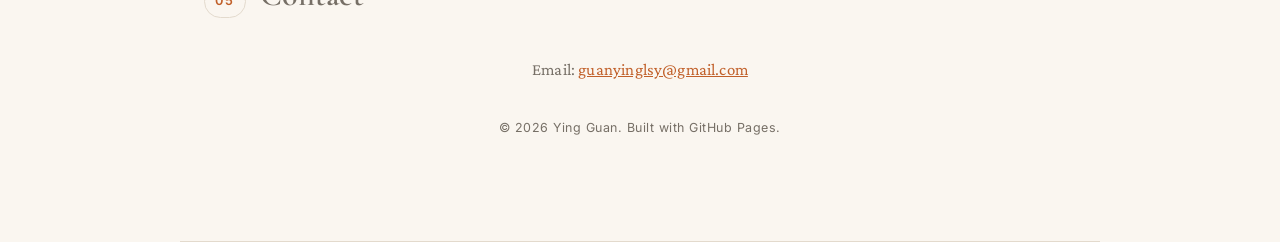
==== commit 1812478f: "Add real Master's thesis content and downloadable PDF Replaces the placeholder thesis title/descript" ====
--- a/index.html
+++ b/index.html
@@ -46,7 +46,7 @@
   <p>
     Registered early childhood teacher and tertiary Initial Teacher Education academic with over
     twenty years of teaching experience across New Zealand, China, and the United Kingdom. I hold a
-    Master of Early Childhood Education with Distinction and a current Full Practising Certificate with
+    Master of Teaching Early Childhood Education with Distinction and a current Full Practising Certificate with
     the Teaching Council of Aotearoa New Zealand (Registration No. 412284).
   </p>
   <p>
@@ -136,9 +136,14 @@
 
     <article class="p-card">
       <span class="p-tag">Thesis</span>
-      <h3>[毕业论文标题 — 请替换为正式题目]</h3>
-      <p class="p-meta">Master of Early Childhood Education, Distinction — Toi Ohomai Institute of Technology, 2021</p>
-      <p class="hint">（把 PDF 放进 assets/portfolio/ 文件夹，我帮你加上在线预览）</p>
+      <h3>Understanding the Educational Aspirations of Two Preschool Chinese Migrant Parents in One ECE Centre</h3>
+      <p class="p-meta">Master of Teaching Early Childhood Education, Distinction — Toi Ohomai Institute of Technology, 2021</p>
+      <p>
+        A qualitative case study exploring how two Chinese migrant parents in Tauranga understood their
+        preschoolers' learning, and the language, cultural and power-imbalance barriers shaping their
+        engagement with an ECE centre — with implications for culturally responsive home–centre partnership.
+      </p>
+      <a class="hint" href="assets/portfolio/thesis.pdf" target="_blank" rel="noopener">Read the full report (PDF) &rarr;</a>
     </article>
 
     <article class="p-card">
@@ -169,7 +174,8 @@
     <ul class="cv-list">
       <li><strong>Part-time PhD Candidate in Education</strong> — University of Canterbury, New Zealand (Ongoing)<br>
       <span class="p-meta">Research focus: digitally mediated bilingual literacy practices in Chinese–New Zealand family homes, including language, identity, family interaction, multimodal resources and digital tools.</span></li>
-      <li><strong>Master of Early Childhood Education, Distinction</strong> — Toi Ohomai Institute of Technology, New Zealand (2021)</li>
+      <li><strong>Master of Teaching Early Childhood Education, Distinction</strong> — Toi Ohomai Institute of Technology, New Zealand (2021)<br>
+      <span class="p-meta">Research: <em>Understanding the Educational Aspirations of Two Preschool Chinese Migrant Parents in One ECE Centre</em> — a qualitative case study on home–centre partnership with Chinese migrant families in Aotearoa New Zealand.</span></li>
       <li><strong>Bachelor of English Education</strong> — Harbin Normal University, China (2004)</li>
     </ul>
   </div>
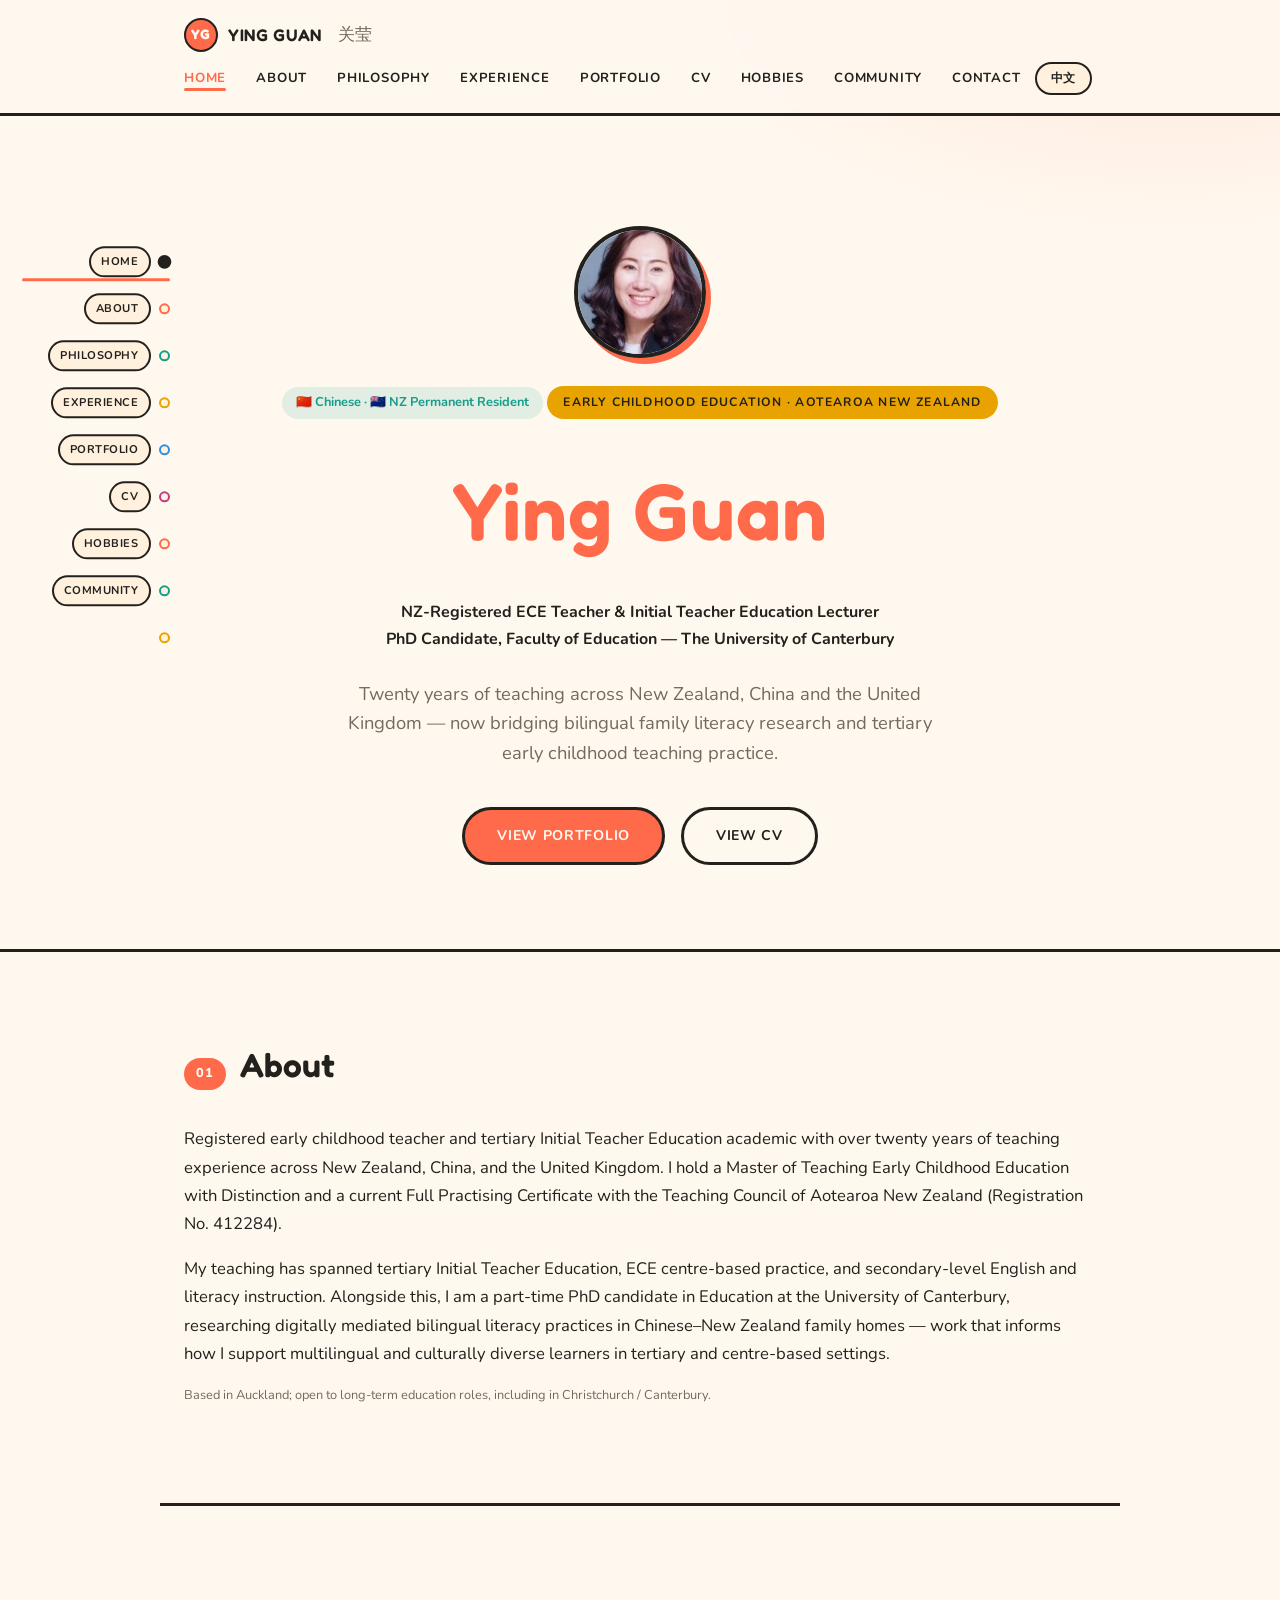
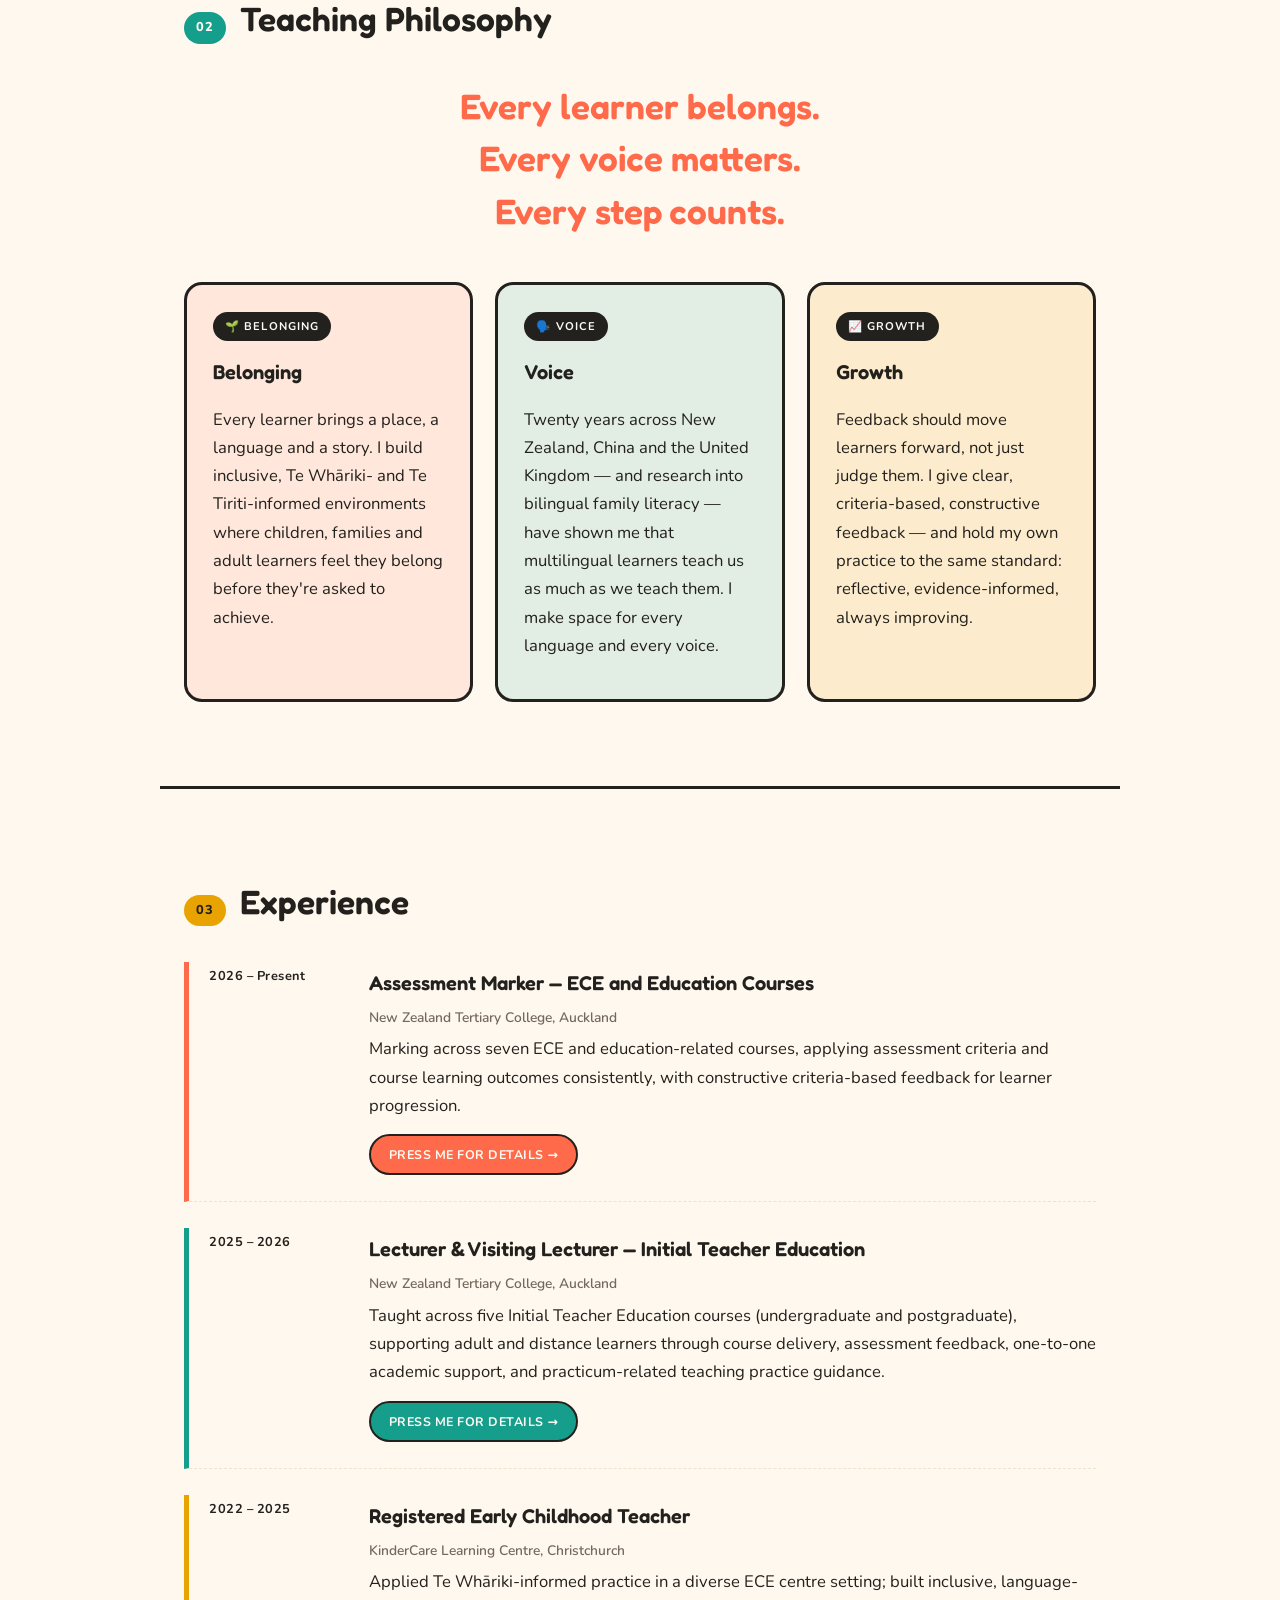
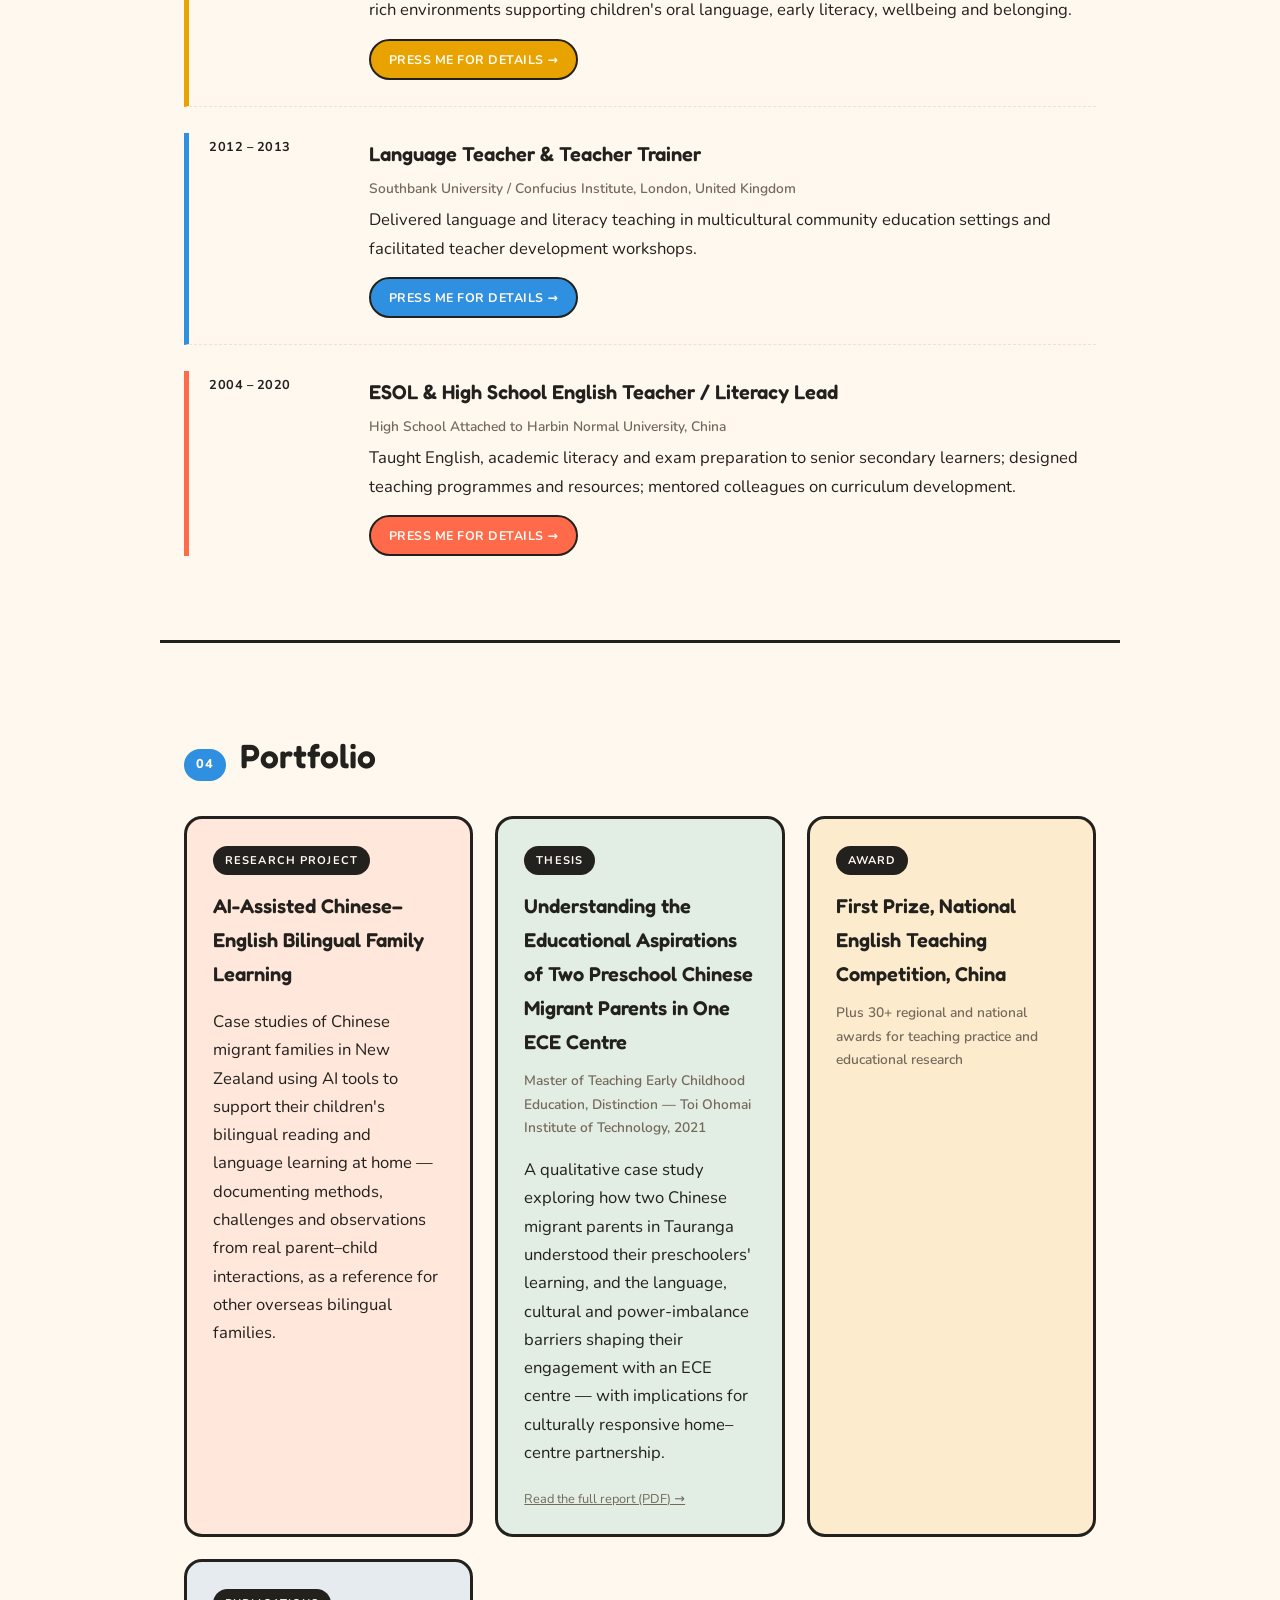
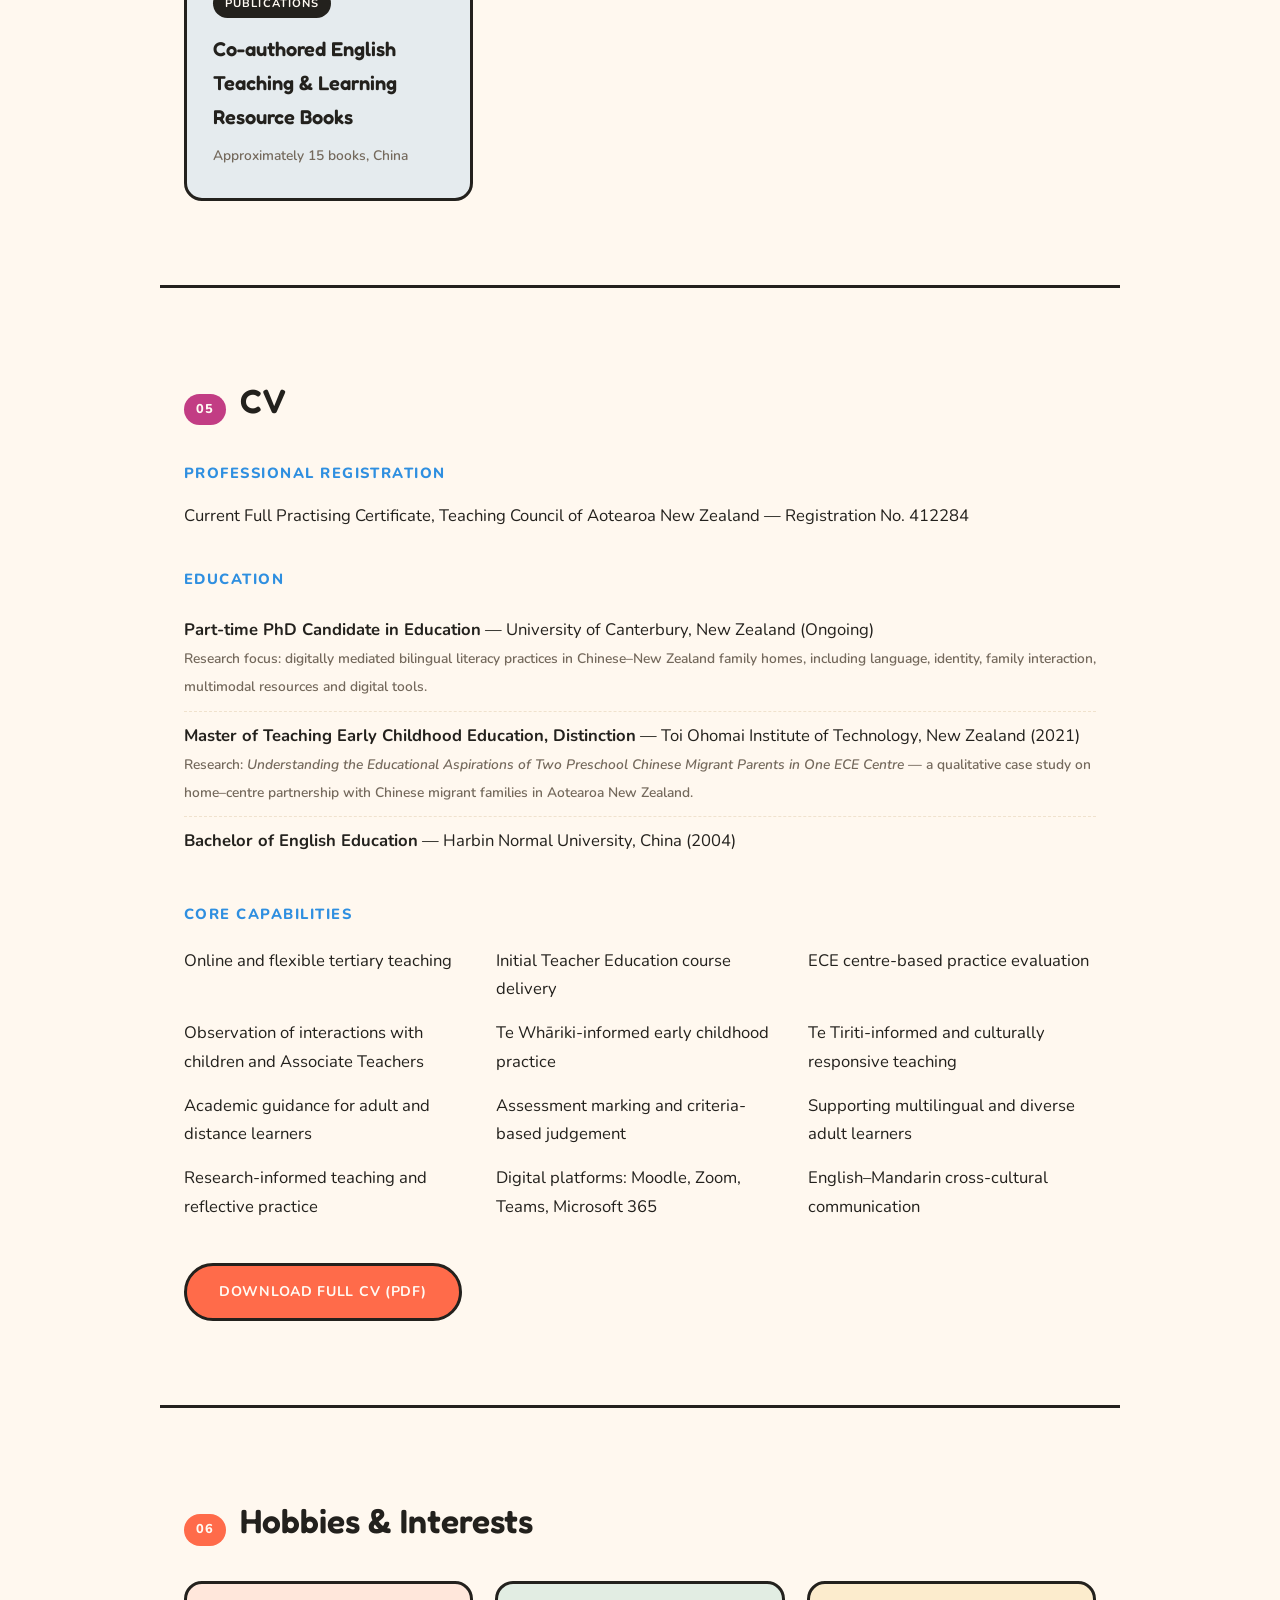
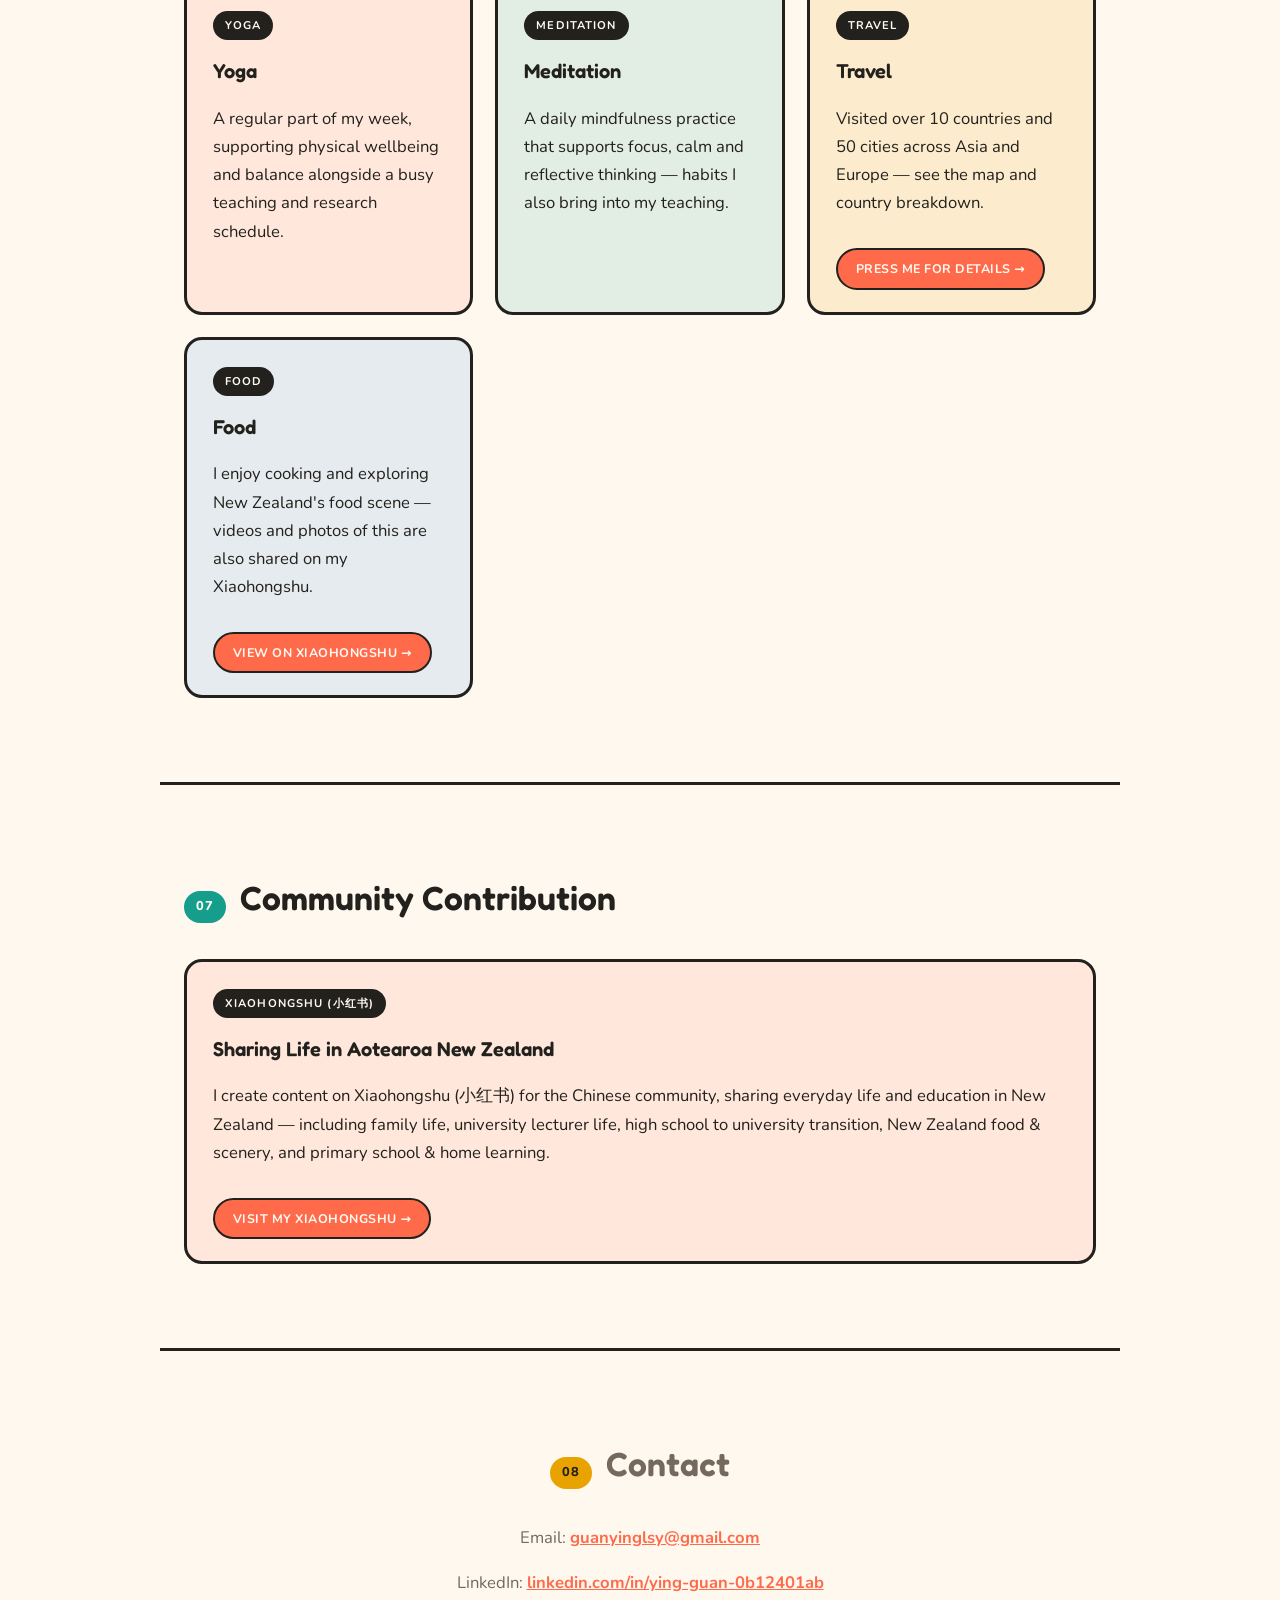
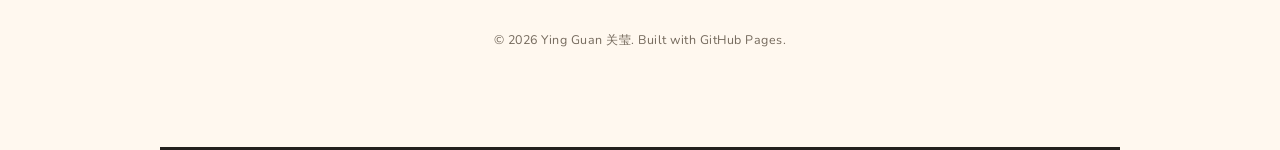
==== commit c451be5f: "Add vibrant redesign, bilingual toggle, and personal sections - Restyle with a bold, colorful visual" ====
--- a/index.html
+++ b/index.html
@@ -7,209 +7,411 @@
 <meta name="description" content="Ying Guan — NZ-registered Early Childhood Education lecturer and PhD candidate, University of Canterbury. Portfolio for academic teaching positions.">
 <link rel="preconnect" href="https://fonts.googleapis.com">
 <link rel="preconnect" href="https://fonts.gstatic.com" crossorigin>
-<link href="https://fonts.googleapis.com/css2?family=Cormorant+Garamond:ital,wght@0,500;0,600;0,700;1,500;1,600&family=Crimson+Pro:ital,wght@0,400;0,500;0,600;1,400&family=Inter:wght@400;500;600;700&display=swap" rel="stylesheet">
+<link href="https://fonts.googleapis.com/css2?family=Fredoka:wght@500;600;700&family=Nunito:wght@400;500;600;700;800&display=swap" rel="stylesheet">
 <link rel="stylesheet" href="style.css">
 </head>
 <body>
 
 <header class="site-header">
   <div class="container header-inner">
-    <span class="site-title">YING GUAN <span class="site-title-cn">关莹</span></span>
-    <nav>
-      <a href="#home">Home</a>
-      <a href="#about">About</a>
-      <a href="#experience">Experience</a>
-      <a href="#portfolio">Portfolio</a>
-      <a href="#cv">CV</a>
-      <a href="#contact">Contact</a>
+    <span class="site-title"><span class="site-logo">YG</span>YING GUAN <span class="site-title-cn">关莹</span></span>
+    <button class="nav-toggle" id="navToggle" aria-label="Toggle navigation" aria-expanded="false" aria-controls="siteNav">
+      <span></span><span></span><span></span>
+    </button>
+    <nav id="siteNav">
+      <a href="#home"><span class="lang-en">Home</span><span class="lang-zh">首页</span></a>
+      <a href="#about"><span class="lang-en">About</span><span class="lang-zh">关于我</span></a>
+      <a href="#philosophy"><span class="lang-en">Philosophy</span><span class="lang-zh">教学理念</span></a>
+      <a href="#experience"><span class="lang-en">Experience</span><span class="lang-zh">工作经历</span></a>
+      <a href="#portfolio"><span class="lang-en">Portfolio</span><span class="lang-zh">作品集</span></a>
+      <a href="#cv"><span class="lang-en">CV</span><span class="lang-zh">简历</span></a>
+      <a href="#hobbies"><span class="lang-en">Hobbies</span><span class="lang-zh">爱好</span></a>
+      <a href="#community"><span class="lang-en">Community</span><span class="lang-zh">社区贡献</span></a>
+      <a href="#contact"><span class="lang-en">Contact</span><span class="lang-zh">联系方式</span></a>
+      <button class="lang-toggle" id="langToggle" type="button">中文</button>
     </nav>
   </div>
 </header>
+
+<nav class="side-nav" aria-label="Section navigation">
+  <a href="#home"><span class="side-dot"></span><span class="side-label"><span class="lang-en">Home</span><span class="lang-zh">首页</span></span></a>
+  <a href="#about"><span class="side-dot"></span><span class="side-label"><span class="lang-en">About</span><span class="lang-zh">关于我</span></span></a>
+  <a href="#philosophy"><span class="side-dot"></span><span class="side-label"><span class="lang-en">Philosophy</span><span class="lang-zh">教学理念</span></span></a>
+  <a href="#experience"><span class="side-dot"></span><span class="side-label"><span class="lang-en">Experience</span><span class="lang-zh">工作经历</span></span></a>
+  <a href="#portfolio"><span class="side-dot"></span><span class="side-label"><span class="lang-en">Portfolio</span><span class="lang-zh">作品集</span></span></a>
+  <a href="#cv"><span class="side-dot"></span><span class="side-label"><span class="lang-en">CV</span><span class="lang-zh">简历</span></span></a>
+  <a href="#hobbies"><span class="side-dot"></span><span class="side-label"><span class="lang-en">Hobbies</span><span class="lang-zh">爱好</span></span></a>
+  <a href="#community"><span class="side-dot"></span><span class="side-label"><span class="lang-en">Community</span><span class="lang-zh">社区贡献</span></span></a>
+  <a href="#contact"><span class="side-dot"></span><span class="side-label"><span class="lang-en">Contact</span><span class="lang-zh">联系方式</span></span></a>
+</nav>
 
 <section id="home" class="hero">
   <div class="container">
-    <p class="eyebrow">Early Childhood Education · Aotearoa New Zealand</p>
+    <img class="hero-photo" src="assets/img/ying-guan-photo.jpg" alt="Portrait of Ying Guan">
+    <p class="identity-badge">
+      <span class="lang-en">🇨🇳 Chinese · 🇳🇿 NZ Permanent Resident</span>
+      <span class="lang-zh">🇨🇳 中国籍 · 🇳🇿 新西兰永久居民</span>
+    </p>
+    <p class="eyebrow">
+      <span class="lang-en">Early Childhood Education · Aotearoa New Zealand</span>
+      <span class="lang-zh">幼儿教育 · 新西兰</span>
+    </p>
     <h1>Ying Guan</h1>
-    <p class="affiliation">NZ-Registered ECE Teacher &amp; Initial Teacher Education Lecturer<br>
-    PhD Candidate, Faculty of Education — The University of Canterbury</p>
-    <p class="tagline">Twenty years of teaching across New Zealand, China and the United Kingdom —
-    now bridging bilingual family literacy research and tertiary early childhood teaching practice.</p>
+    <p class="affiliation">
+      <span class="lang-en lang-block">NZ-Registered ECE Teacher &amp; Initial Teacher Education Lecturer<br>
+      PhD Candidate, Faculty of Education — The University of Canterbury</span>
+      <span class="lang-zh lang-block">新西兰注册幼儿教师 &amp; 教师教育讲师<br>
+      坎特伯雷大学教育学院 博士在读</span>
+    </p>
+    <p class="tagline">
+      <span class="lang-en">Twenty years of teaching across New Zealand, China and the United Kingdom —
+      now bridging bilingual family literacy research and tertiary early childhood teaching practice.</span>
+      <span class="lang-zh">二十年教学经历，足迹遍及新西兰、中国与英国——现致力于将双语家庭读写研究
+      与高等院校幼儿教育教学实践相结合。</span>
+    </p>
     <div class="hero-actions">
-      <a class="btn btn-primary" href="#portfolio">View Portfolio</a>
-      <a class="btn btn-ghost" href="#cv">View CV</a>
+      <a class="btn btn-primary" href="#portfolio"><span class="lang-en">View Portfolio</span><span class="lang-zh">查看作品集</span></a>
+      <a class="btn btn-ghost" href="#cv"><span class="lang-en">View CV</span><span class="lang-zh">查看简历</span></a>
     </div>
   </div>
 </section>
 
 <section id="about" class="container section">
-  <h2><span class="num">01</span> About</h2>
-  <p>
-    Registered early childhood teacher and tertiary Initial Teacher Education academic with over
-    twenty years of teaching experience across New Zealand, China, and the United Kingdom. I hold a
-    Master of Teaching Early Childhood Education with Distinction and a current Full Practising Certificate with
-    the Teaching Council of Aotearoa New Zealand (Registration No. 412284).
+  <h2><span class="num">01</span> <span class="lang-en">About</span><span class="lang-zh">关于我</span></h2>
+  <span class="lang-en lang-block">
+    <p>
+      Registered early childhood teacher and tertiary Initial Teacher Education academic with over
+      twenty years of teaching experience across New Zealand, China, and the United Kingdom. I hold a
+      Master of Teaching Early Childhood Education with Distinction and a current Full Practising Certificate with
+      the Teaching Council of Aotearoa New Zealand (Registration No. 412284).
+    </p>
+    <p>
+      My teaching has spanned tertiary Initial Teacher Education, ECE centre-based practice, and
+      secondary-level English and literacy instruction. Alongside this, I am a part-time PhD candidate in
+      Education at the University of Canterbury, researching digitally mediated bilingual literacy
+      practices in Chinese–New Zealand family homes — work that informs how I support multilingual and
+      culturally diverse learners in tertiary and centre-based settings.
+    </p>
+    <p class="hint">Based in Auckland; open to long-term education roles, including in Christchurch / Canterbury.</p>
+  </span>
+  <span class="lang-zh lang-block">
+    <p>
+      注册幼儿教师，高等院校教师教育学者，拥有二十余年跨新西兰、中国与英国的教学经验。持有优异等级的
+      幼儿教育硕士学位（Master of Teaching Early Childhood Education, Distinction），并持有新西兰教师
+      注册委员会（Teaching Council of Aotearoa New Zealand）颁发的现行执业证书（注册号 412284）。
+    </p>
+    <p>
+      我的教学经历涵盖高等院校教师教育、幼儿园一线教学，以及中学英语与读写教学。与此同时，我是坎特伯雷
+      大学教育学院的兼读制博士生，研究方向为中新家庭中数字媒介支持下的双语读写实践——这项研究也持续
+      影响着我在高等院校与幼儿园场景中支持多语言、多元文化学习者的方式。
+    </p>
+    <p class="hint">现居奥克兰；愿意考虑包括基督城/坎特伯雷地区在内的长期教育类职位。</p>
+  </span>
+</section>
+
+<section id="philosophy" class="container section">
+  <h2><span class="num">02</span> <span class="lang-en">Teaching Philosophy</span><span class="lang-zh">教学理念</span></h2>
+
+  <p class="philosophy-motto">
+    <span class="lang-en lang-block">Every learner belongs.<br>Every voice matters.<br>Every step counts.</span>
+    <span class="lang-zh lang-block">每一个学习者都有归属。<br>每一种声音都被听见。<br>每一步成长都算数。</span>
   </p>
-  <p>
-    My teaching has spanned tertiary Initial Teacher Education, ECE centre-based practice, and
-    secondary-level English and literacy instruction. Alongside this, I am a part-time PhD candidate in
-    Education at the University of Canterbury, researching digitally mediated bilingual literacy
-    practices in Chinese–New Zealand family homes — work that informs how I support multilingual and
-    culturally diverse learners in tertiary and centre-based settings.
-  </p>
-  <p class="hint">Based in Auckland; open to long-term education roles, including in Christchurch / Canterbury.</p>
+
+  <div class="portfolio-grid">
+    <article class="p-card">
+      <span class="p-tag"><span class="lang-en">🌱 Belonging</span><span class="lang-zh">🌱 归属感</span></span>
+      <h3><span class="lang-en">Belonging</span><span class="lang-zh">归属感</span></h3>
+      <span class="lang-en lang-block"><p>Every learner brings a place, a language and a story. I build inclusive, Te Whāriki- and
+      Te Tiriti-informed environments where children, families and adult learners feel they belong
+      before they're asked to achieve.</p></span>
+      <span class="lang-zh lang-block"><p>每一位学习者都带着自己的成长背景、语言与故事而来。我致力于建立包容、体现 Te Whāriki
+      与 Te Tiriti 精神的学习环境，让儿童、家庭与成人学习者首先感受到归属，然后才被要求"达成"。</p></span>
+    </article>
+
+    <article class="p-card">
+      <span class="p-tag"><span class="lang-en">🗣️ Voice</span><span class="lang-zh">🗣️ 声音</span></span>
+      <h3><span class="lang-en">Voice</span><span class="lang-zh">声音</span></h3>
+      <span class="lang-en lang-block"><p>Twenty years across New Zealand, China and the United Kingdom — and research into bilingual
+      family literacy — have shown me that multilingual learners teach us as much as we teach them.
+      I make space for every language and every voice.</p></span>
+      <span class="lang-zh lang-block"><p>二十年辗转新西兰、中国与英国的经历，以及对双语家庭读写的研究，让我深刻体会到：多语言学习者
+      教会我们的，并不比我们教给他们的少。我努力为每一种语言、每一种声音留出空间。</p></span>
+    </article>
+
+    <article class="p-card">
+      <span class="p-tag"><span class="lang-en">📈 Growth</span><span class="lang-zh">📈 成长</span></span>
+      <h3><span class="lang-en">Growth</span><span class="lang-zh">成长</span></h3>
+      <span class="lang-en lang-block"><p>Feedback should move learners forward, not just judge them. I give clear, criteria-based,
+      constructive feedback — and hold my own practice to the same standard: reflective, evidence-informed,
+      always improving.</p></span>
+      <span class="lang-zh lang-block"><p>反馈应该推动学习者向前，而不只是评判他们。我提供清晰、基于评分标准、具建设性的反馈——也用
+      同样的标准要求自己：保持反思、以证据为依据、持续精进。</p></span>
+    </article>
+  </div>
 </section>
 
 <section id="experience" class="container section">
-  <h2><span class="num">02</span> Experience</h2>
+  <h2><span class="num">03</span> <span class="lang-en">Experience</span><span class="lang-zh">工作经历</span></h2>
 
   <div class="timeline">
     <div class="t-item">
-      <div class="t-meta">2026 – Present</div>
+      <div class="t-meta">2026 – <span class="lang-en">Present</span><span class="lang-zh">至今</span></div>
       <div class="t-body">
-        <h3>Assessment Marker — ECE and Education Courses</h3>
-        <p class="p-meta">New Zealand Tertiary College, Auckland</p>
-        <p>Marking across seven ECE and education-related courses, applying assessment criteria and
+        <h3><a href="experience/assessment-marker.html"><span class="lang-en">Assessment Marker — ECE and Education Courses</span><span class="lang-zh">评估阅卷官 — 幼儿教育及教育类课程</span></a></h3>
+        <p class="p-meta"><span class="lang-en">New Zealand Tertiary College, Auckland</span><span class="lang-zh">新西兰高等教育学院，奥克兰</span></p>
+        <span class="lang-en lang-block"><p>Marking across seven ECE and education-related courses, applying assessment criteria and
         course learning outcomes consistently, with constructive criteria-based feedback for learner
-        progression.</p>
+        progression.</p></span>
+        <span class="lang-zh lang-block"><p>负责七门幼儿教育及教育相关课程的评估阅卷工作，严格依据评分标准与课程学习目标进行评判，
+        并提供具建设性的反馈以支持学习者进步。</p></span>
+        <a class="btn-details" href="experience/assessment-marker.html"><span class="lang-en">Press me for details &rarr;</span><span class="lang-zh">点击查看详情 &rarr;</span></a>
       </div>
     </div>
 
     <div class="t-item">
       <div class="t-meta">2025 – 2026</div>
       <div class="t-body">
-        <h3>Lecturer &amp; Visiting Lecturer — Initial Teacher Education</h3>
-        <p class="p-meta">New Zealand Tertiary College, Auckland</p>
-        <p>Taught across five Initial Teacher Education courses (undergraduate and postgraduate),
+        <h3><a href="experience/lecturer-ite.html"><span class="lang-en">Lecturer &amp; Visiting Lecturer — Initial Teacher Education</span><span class="lang-zh">讲师 &amp; 客座讲师 — 教师教育专业</span></a></h3>
+        <p class="p-meta"><span class="lang-en">New Zealand Tertiary College, Auckland</span><span class="lang-zh">新西兰高等教育学院，奥克兰</span></p>
+        <span class="lang-en lang-block"><p>Taught across five Initial Teacher Education courses (undergraduate and postgraduate),
         supporting adult and distance learners through course delivery, assessment feedback,
-        one-to-one academic support, and practicum-related teaching practice guidance.</p>
+        one-to-one academic support, and practicum-related teaching practice guidance.</p></span>
+        <span class="lang-zh lang-block"><p>教授五门教师教育本科及研究生课程，通过课程讲授、评估反馈、一对一学术支持及教学实习
+        指导，为成人及远程学习者提供全面支持。</p></span>
+        <a class="btn-details" href="experience/lecturer-ite.html"><span class="lang-en">Press me for details &rarr;</span><span class="lang-zh">点击查看详情 &rarr;</span></a>
       </div>
     </div>
 
     <div class="t-item">
       <div class="t-meta">2022 – 2025</div>
       <div class="t-body">
-        <h3>Registered Early Childhood Teacher</h3>
-        <p class="p-meta">KinderCare Learning Centre, Christchurch</p>
-        <p>Applied Te Whāriki-informed practice in a diverse ECE centre setting; built inclusive,
+        <h3><a href="experience/ece-teacher.html"><span class="lang-en">Registered Early Childhood Teacher</span><span class="lang-zh">注册幼儿教师</span></a></h3>
+        <p class="p-meta"><span class="lang-en">KinderCare Learning Centre, Christchurch</span><span class="lang-zh">KinderCare 幼儿学习中心，基督城</span></p>
+        <span class="lang-en lang-block"><p>Applied Te Whāriki-informed practice in a diverse ECE centre setting; built inclusive,
         language-rich environments supporting children's oral language, early literacy, wellbeing and
-        belonging.</p>
+        belonging.</p></span>
+        <span class="lang-zh lang-block"><p>在多元文化的幼儿园环境中践行 Te Whāriki 课程理念；构建包容、语言丰富的学习环境，
+        支持儿童的口语发展、早期读写、身心健康与归属感。</p></span>
+        <a class="btn-details" href="experience/ece-teacher.html"><span class="lang-en">Press me for details &rarr;</span><span class="lang-zh">点击查看详情 &rarr;</span></a>
       </div>
     </div>
 
     <div class="t-item">
       <div class="t-meta">2012 – 2013</div>
       <div class="t-body">
-        <h3>Language Teacher &amp; Teacher Trainer</h3>
-        <p class="p-meta">Southbank University / Confucius Institute, London, United Kingdom</p>
-        <p>Delivered language and literacy teaching in multicultural community education settings and
-        facilitated teacher development workshops.</p>
+        <h3><a href="experience/language-teacher.html"><span class="lang-en">Language Teacher &amp; Teacher Trainer</span><span class="lang-zh">语言教师 &amp; 教师培训师</span></a></h3>
+        <p class="p-meta"><span class="lang-en">Southbank University / Confucius Institute, London, United Kingdom</span><span class="lang-zh">南岸大学 / 孔子学院，英国伦敦</span></p>
+        <span class="lang-en lang-block"><p>Delivered language and literacy teaching in multicultural community education settings and
+        facilitated teacher development workshops.</p></span>
+        <span class="lang-zh lang-block"><p>在多元文化社区教育机构教授语言与读写课程，并主持教师专业发展工作坊。</p></span>
+        <a class="btn-details" href="experience/language-teacher.html"><span class="lang-en">Press me for details &rarr;</span><span class="lang-zh">点击查看详情 &rarr;</span></a>
       </div>
     </div>
 
     <div class="t-item">
       <div class="t-meta">2004 – 2020</div>
       <div class="t-body">
-        <h3>ESOL &amp; High School English Teacher / Literacy Lead</h3>
-        <p class="p-meta">High School Attached to Harbin Normal University, China</p>
-        <p>Taught English, academic literacy and exam preparation to senior secondary learners;
-        designed teaching programmes and resources; mentored colleagues on curriculum development.</p>
+        <h3><a href="experience/esol-teacher.html"><span class="lang-en">ESOL &amp; High School English Teacher / Literacy Lead</span><span class="lang-zh">ESOL 及高中英语教师 / 读写教学负责人</span></a></h3>
+        <p class="p-meta"><span class="lang-en">High School Attached to Harbin Normal University, China</span><span class="lang-zh">哈尔滨师范大学附属中学，中国</span></p>
+        <span class="lang-en lang-block"><p>Taught English, academic literacy and exam preparation to senior secondary learners;
+        designed teaching programmes and resources; mentored colleagues on curriculum development.</p></span>
+        <span class="lang-zh lang-block"><p>为高中学生教授英语、学术读写及考试备考课程；设计教学方案与教学资源；指导同事进行
+        课程开发。</p></span>
+        <a class="btn-details" href="experience/esol-teacher.html"><span class="lang-en">Press me for details &rarr;</span><span class="lang-zh">点击查看详情 &rarr;</span></a>
       </div>
     </div>
   </div>
 </section>
 
 <section id="portfolio" class="container section">
-  <h2><span class="num">03</span> Portfolio</h2>
+  <h2><span class="num">04</span> <span class="lang-en">Portfolio</span><span class="lang-zh">作品集</span></h2>
 
   <div class="portfolio-grid">
 
     <article class="p-card">
-      <span class="p-tag">Research Project</span>
-      <h3>AI + 汉英双语儿童家庭教育案例分享</h3>
-      <p>
-        <!-- 项目卡片文字，先用占位内容，之后可以替换成你自己的案例描述 -->
-        分享新西兰华人家庭如何运用 AI 工具辅助孩子进行中英双语阅读与语言学习的真实案例，记录亲子互动中的方法、
-        挑战与观察心得，为海外双语家庭提供参考。
-      </p>
-      <p class="hint">（占位内容，欢迎发给我真实案例替换）</p>
-    </article>
-
-    <article class="p-card">
-      <span class="p-tag">Thesis</span>
-      <h3>Understanding the Educational Aspirations of Two Preschool Chinese Migrant Parents in One ECE Centre</h3>
-      <p class="p-meta">Master of Teaching Early Childhood Education, Distinction — Toi Ohomai Institute of Technology, 2021</p>
-      <p>
-        A qualitative case study exploring how two Chinese migrant parents in Tauranga understood their
-        preschoolers' learning, and the language, cultural and power-imbalance barriers shaping their
-        engagement with an ECE centre — with implications for culturally responsive home–centre partnership.
-      </p>
-      <a class="hint" href="assets/portfolio/thesis.pdf" target="_blank" rel="noopener">Read the full report (PDF) &rarr;</a>
-    </article>
-
-    <article class="p-card">
-      <span class="p-tag">Award</span>
-      <h3>First Prize, National English Teaching Competition, China</h3>
-      <p class="p-meta">Plus 30+ regional and national awards for teaching practice and educational research</p>
-    </article>
-
-    <article class="p-card">
-      <span class="p-tag">Publications</span>
-      <h3>Co-authored English Teaching &amp; Learning Resource Books</h3>
-      <p class="p-meta">Approximately 15 books, China</p>
+      <span class="p-tag"><span class="lang-en">Research Project</span><span class="lang-zh">研究项目</span></span>
+      <h3><span class="lang-en">AI-Assisted Chinese–English Bilingual Family Learning</span><span class="lang-zh">AI 辅助中英双语家庭学习</span></h3>
+      <span class="lang-en lang-block">
+        <p>
+          Case studies of Chinese migrant families in New Zealand using AI tools to support their children's
+          bilingual reading and language learning at home — documenting methods, challenges and observations
+          from real parent–child interactions, as a reference for other overseas bilingual families.
+        </p>
+      </span>
+      <span class="lang-zh lang-block">
+        <p>
+          记录新西兰华人移民家庭如何运用 AI 工具，支持孩子在家进行中英双语阅读与语言学习的真实案例——
+          梳理其中的方法、挑战与观察心得，为海外双语家庭提供参考。
+        </p>
+      </span>
+    </article>
+
+    <article class="p-card">
+      <span class="p-tag"><span class="lang-en">Thesis</span><span class="lang-zh">毕业论文</span></span>
+      <h3><span class="lang-en">Understanding the Educational Aspirations of Two Preschool Chinese Migrant Parents in One ECE Centre</span><span class="lang-zh">关于两位学前华人移民家长教育期望的研究：以一所幼儿教育中心为例</span></h3>
+      <p class="p-meta"><span class="lang-en">Master of Teaching Early Childhood Education, Distinction — Toi Ohomai Institute of Technology, 2021</span><span class="lang-zh">幼儿教育硕士（优异）— Toi Ohomai 理工学院，2021年</span></p>
+      <span class="lang-en lang-block">
+        <p>
+          A qualitative case study exploring how two Chinese migrant parents in Tauranga understood their
+          preschoolers' learning, and the language, cultural and power-imbalance barriers shaping their
+          engagement with an ECE centre — with implications for culturally responsive home–centre partnership.
+        </p>
+      </span>
+      <span class="lang-zh lang-block">
+        <p>
+          一项质性案例研究，探讨陶朗加两位华人移民家长如何理解学龄前子女的学习，以及语言、文化与权力
+          不对等因素如何影响他们与幼儿园的互动——为建立具文化回应性的家园合作关系提供启示。
+        </p>
+      </span>
+      <a class="hint" href="assets/portfolio/thesis.pdf" target="_blank" rel="noopener"><span class="lang-en">Read the full report (PDF) &rarr;</span><span class="lang-zh">阅读完整报告（PDF）&rarr;</span></a>
+    </article>
+
+    <article class="p-card">
+      <span class="p-tag"><span class="lang-en">Award</span><span class="lang-zh">获奖</span></span>
+      <h3><span class="lang-en">First Prize, National English Teaching Competition, China</span><span class="lang-zh">中国全国英语教学大赛一等奖</span></h3>
+      <p class="p-meta"><span class="lang-en">Plus 30+ regional and national awards for teaching practice and educational research</span><span class="lang-zh">另获 30 余项省级及全国性教学实践与教育研究奖项</span></p>
+    </article>
+
+    <article class="p-card">
+      <span class="p-tag"><span class="lang-en">Publications</span><span class="lang-zh">出版物</span></span>
+      <h3><span class="lang-en">Co-authored English Teaching &amp; Learning Resource Books</span><span class="lang-zh">合著英语教学资源丛书</span></h3>
+      <p class="p-meta"><span class="lang-en">Approximately 15 books, China</span><span class="lang-zh">约 15 册，中国</span></p>
     </article>
 
   </div>
 </section>
 
 <section id="cv" class="container section">
-  <h2><span class="num">04</span> CV</h2>
+  <h2><span class="num">05</span> <span class="lang-en">CV</span><span class="lang-zh">简历</span></h2>
 
   <div class="cv-block">
-    <h3>Professional Registration</h3>
-    <p>Current Full Practising Certificate, Teaching Council of Aotearoa New Zealand — Registration No. 412284</p>
+    <h3><span class="lang-en">Professional Registration</span><span class="lang-zh">职业注册</span></h3>
+    <p><span class="lang-en">Current Full Practising Certificate, Teaching Council of Aotearoa New Zealand — Registration No. 412284</span><span class="lang-zh">现行执业证书，新西兰教师注册委员会 — 注册号 412284</span></p>
   </div>
 
   <div class="cv-block">
-    <h3>Education</h3>
+    <h3><span class="lang-en">Education</span><span class="lang-zh">教育背景</span></h3>
     <ul class="cv-list">
-      <li><strong>Part-time PhD Candidate in Education</strong> — University of Canterbury, New Zealand (Ongoing)<br>
-      <span class="p-meta">Research focus: digitally mediated bilingual literacy practices in Chinese–New Zealand family homes, including language, identity, family interaction, multimodal resources and digital tools.</span></li>
-      <li><strong>Master of Teaching Early Childhood Education, Distinction</strong> — Toi Ohomai Institute of Technology, New Zealand (2021)<br>
-      <span class="p-meta">Research: <em>Understanding the Educational Aspirations of Two Preschool Chinese Migrant Parents in One ECE Centre</em> — a qualitative case study on home–centre partnership with Chinese migrant families in Aotearoa New Zealand.</span></li>
-      <li><strong>Bachelor of English Education</strong> — Harbin Normal University, China (2004)</li>
+      <li>
+        <span class="lang-en lang-block"><strong>Part-time PhD Candidate in Education</strong> — University of Canterbury, New Zealand (Ongoing)<br>
+        <span class="p-meta">Research focus: digitally mediated bilingual literacy practices in Chinese–New Zealand family homes, including language, identity, family interaction, multimodal resources and digital tools.</span></span>
+        <span class="lang-zh lang-block"><strong>教育学博士在读（兼读制）</strong> — 新西兰坎特伯雷大学（在读）<br>
+        <span class="p-meta">研究方向：中新家庭中数字媒介支持下的双语读写实践，涉及语言、身份认同、家庭互动、多模态资源与数字工具。</span></span>
+      </li>
+      <li>
+        <span class="lang-en lang-block"><strong>Master of Teaching Early Childhood Education, Distinction</strong> — Toi Ohomai Institute of Technology, New Zealand (2021)<br>
+        <span class="p-meta">Research: <em>Understanding the Educational Aspirations of Two Preschool Chinese Migrant Parents in One ECE Centre</em> — a qualitative case study on home–centre partnership with Chinese migrant families in Aotearoa New Zealand.</span></span>
+        <span class="lang-zh lang-block"><strong>幼儿教育硕士（优异）</strong> — 新西兰 Toi Ohomai 理工学院（2021年）<br>
+        <span class="p-meta">研究方向：<em>《关于两位学前华人移民家长教育期望的研究：以一所幼儿教育中心为例》</em>——一项关于新西兰华人移民家庭家园合作关系的质性案例研究。</span></span>
+      </li>
+      <li><span class="lang-en"><strong>Bachelor of English Education</strong> — Harbin Normal University, China (2004)</span><span class="lang-zh"><strong>英语教育学士学位</strong> — 哈尔滨师范大学，中国（2004年）</span></li>
     </ul>
   </div>
 
   <div class="cv-block">
-    <h3>Core Capabilities</h3>
+    <h3><span class="lang-en">Core Capabilities</span><span class="lang-zh">核心能力</span></h3>
     <ul class="cv-list cv-list-grid">
-      <li>Online and flexible tertiary teaching</li>
-      <li>Initial Teacher Education course delivery</li>
-      <li>ECE centre-based practice evaluation</li>
-      <li>Observation of interactions with children and Associate Teachers</li>
-      <li>Te Whāriki-informed early childhood practice</li>
-      <li>Te Tiriti-informed and culturally responsive teaching</li>
-      <li>Academic guidance for adult and distance learners</li>
-      <li>Assessment marking and criteria-based judgement</li>
-      <li>Supporting multilingual and diverse adult learners</li>
-      <li>Research-informed teaching and reflective practice</li>
-      <li>Digital platforms: Moodle, Zoom, Teams, Microsoft 365</li>
-      <li>English–Mandarin cross-cultural communication</li>
+      <li><span class="lang-en">Online and flexible tertiary teaching</span><span class="lang-zh">线上及弹性高等教育教学</span></li>
+      <li><span class="lang-en">Initial Teacher Education course delivery</span><span class="lang-zh">教师教育课程讲授</span></li>
+      <li><span class="lang-en">ECE centre-based practice evaluation</span><span class="lang-zh">幼儿园一线实践评估</span></li>
+      <li><span class="lang-en">Observation of interactions with children and Associate Teachers</span><span class="lang-zh">对儿童及指导教师互动的观察评估</span></li>
+      <li><span class="lang-en">Te Whāriki-informed early childhood practice</span><span class="lang-zh">基于 Te Whāriki 课程理念的幼儿教育实践</span></li>
+      <li><span class="lang-en">Te Tiriti-informed and culturally responsive teaching</span><span class="lang-zh">基于 Te Tiriti 精神的文化回应性教学</span></li>
+      <li><span class="lang-en">Academic guidance for adult and distance learners</span><span class="lang-zh">成人及远程学习者学术指导</span></li>
+      <li><span class="lang-en">Assessment marking and criteria-based judgement</span><span class="lang-zh">评估阅卷与标准化评判</span></li>
+      <li><span class="lang-en">Supporting multilingual and diverse adult learners</span><span class="lang-zh">支持多语言、多元背景成人学习者</span></li>
+      <li><span class="lang-en">Research-informed teaching and reflective practice</span><span class="lang-zh">基于研究的教学与反思性实践</span></li>
+      <li><span class="lang-en">Digital platforms: Moodle, Zoom, Teams, Microsoft 365</span><span class="lang-zh">数字平台：Moodle、Zoom、Teams、Microsoft 365</span></li>
+      <li><span class="lang-en">English–Mandarin cross-cultural communication</span><span class="lang-zh">英语—普通话跨文化沟通</span></li>
     </ul>
   </div>
 
-  <a class="btn btn-primary" href="assets/cv/CV.pdf" target="_blank" rel="noopener">Download Full CV (PDF)</a>
-  <p class="hint">（这个按钮暂时是占位链接。把一份通用版 PDF 简历放进 assets/cv/CV.pdf，按钮就能直接打开下载。）</p>
+  <a class="btn btn-primary" href="assets/cv/CV.pdf" target="_blank" rel="noopener"><span class="lang-en">Download Full CV (PDF)</span><span class="lang-zh">下载完整简历（PDF）</span></a>
+</section>
+
+<section id="hobbies" class="container section">
+  <h2><span class="num">06</span> <span class="lang-en">Hobbies &amp; Interests</span><span class="lang-zh">爱好</span></h2>
+
+  <div class="portfolio-grid">
+    <article class="p-card">
+      <span class="p-tag"><span class="lang-en">Yoga</span><span class="lang-zh">瑜伽</span></span>
+      <h3><span class="lang-en">Yoga</span><span class="lang-zh">瑜伽</span></h3>
+      <span class="lang-en lang-block"><p>A regular part of my week, supporting physical wellbeing and balance alongside a busy teaching and research schedule.</p></span>
+      <span class="lang-zh lang-block"><p>瑜伽是我每周生活的固定部分，在繁忙的教学与科研之余，帮助我保持身心健康与平衡。</p></span>
+    </article>
+
+    <article class="p-card">
+      <span class="p-tag"><span class="lang-en">Meditation</span><span class="lang-zh">冥想</span></span>
+      <h3><span class="lang-en">Meditation</span><span class="lang-zh">冥想</span></h3>
+      <span class="lang-en lang-block"><p>A daily mindfulness practice that supports focus, calm and reflective thinking — habits I also bring into my teaching.</p></span>
+      <span class="lang-zh lang-block"><p>每日的正念练习，帮助我保持专注、平静与反思性思维——这些习惯也延伸到了我的教学中。</p></span>
+    </article>
+
+    <article class="p-card">
+      <span class="p-tag"><span class="lang-en">Travel</span><span class="lang-zh">旅行</span></span>
+      <h3><span class="lang-en">Travel</span><span class="lang-zh">旅行</span></h3>
+      <span class="lang-en lang-block"><p>Visited over 10 countries and 50 cities across Asia and Europe — see the map and country breakdown.</p></span>
+      <span class="lang-zh lang-block"><p>足迹遍及亚洲与欧洲的十余个国家、五十余座城市——查看地图与各国详情。</p></span>
+      <a class="btn-details" href="hobbies/travel.html"><span class="lang-en">Press me for details &rarr;</span><span class="lang-zh">点击查看详情 &rarr;</span></a>
+    </article>
+
+    <article class="p-card">
+      <span class="p-tag"><span class="lang-en">Food</span><span class="lang-zh">美食</span></span>
+      <h3><span class="lang-en">Food</span><span class="lang-zh">美食</span></h3>
+      <span class="lang-en lang-block"><p>I enjoy cooking and exploring New Zealand's food scene — videos and photos of this are also shared on my Xiaohongshu.</p></span>
+      <span class="lang-zh lang-block"><p>我喜欢烹饪，也乐于探索新西兰的美食——相关视频和照片也分享在我的小红书上。</p></span>
+      <a class="btn-details" href="https://www.xiaohongshu.com/user/profile/59abd49750c4b42442dbe05d" target="_blank" rel="noopener"><span class="lang-en">View on Xiaohongshu &rarr;</span><span class="lang-zh">前往小红书查看 &rarr;</span></a>
+    </article>
+  </div>
+</section>
+
+<section id="community" class="container section">
+  <h2><span class="num">07</span> <span class="lang-en">Community Contribution</span><span class="lang-zh">社区贡献</span></h2>
+
+  <div class="portfolio-grid">
+    <article class="p-card">
+      <span class="p-tag">Xiaohongshu (小红书)</span>
+      <h3><span class="lang-en">Sharing Life in Aotearoa New Zealand</span><span class="lang-zh">分享我在新西兰的生活</span></h3>
+      <span class="lang-en lang-block">
+        <p>
+          I create content on Xiaohongshu (小红书) for the Chinese community, sharing everyday life and
+          education in New Zealand — including family life, university lecturer life, high school to
+          university transition, New Zealand food &amp; scenery, and primary school &amp; home learning.
+        </p>
+      </span>
+      <span class="lang-zh lang-block">
+        <p>
+          我在小红书上为华人社区创作内容，分享在新西兰的日常生活与教育点滴——包括家庭生活、大学讲师
+          生活、高中衔接大学、新西兰美食与风景，以及小学与家庭学习。
+        </p>
+      </span>
+      <a class="btn-details" href="https://www.xiaohongshu.com/user/profile/59abd49750c4b42442dbe05d" target="_blank" rel="noopener"><span class="lang-en">Visit my Xiaohongshu &rarr;</span><span class="lang-zh">前往我的小红书 &rarr;</span></a>
+    </article>
+  </div>
 </section>
 
 <footer id="contact" class="container section">
-  <h2><span class="num">05</span> Contact</h2>
-  <p>Email: <a href="mailto:guanyinglsy@gmail.com">guanyinglsy@gmail.com</a></p>
-  <p class="footer-note">&copy; <span id="year"></span> Ying Guan. Built with GitHub Pages.</p>
+  <h2><span class="num">08</span> <span class="lang-en">Contact</span><span class="lang-zh">联系方式</span></h2>
+  <p><span class="lang-en">Email:</span><span class="lang-zh">邮箱：</span> <a href="mailto:guanyinglsy@gmail.com">guanyinglsy@gmail.com</a></p>
+  <p><span class="lang-en">LinkedIn:</span><span class="lang-zh">领英：</span> <a href="https://www.linkedin.com/in/ying-guan-0b12401ab/" target="_blank" rel="noopener">linkedin.com/in/ying-guan-0b12401ab</a></p>
+  <p class="footer-note">&copy; <span id="year"></span> Ying Guan 关莹. <span class="lang-en">Built with GitHub Pages.</span><span class="lang-zh">使用 GitHub Pages 搭建。</span></p>
 </footer>
 
 <script>
   document.getElementById('year').textContent = new Date().getFullYear();
+
+  const navToggle = document.getElementById('navToggle');
+  const siteNav = document.getElementById('siteNav');
+  navToggle.addEventListener('click', () => {
+    const isOpen = siteNav.classList.toggle('is-open');
+    navToggle.setAttribute('aria-expanded', String(isOpen));
+  });
+  siteNav.querySelectorAll('a').forEach(link => {
+    link.addEventListener('click', () => {
+      siteNav.classList.remove('is-open');
+      navToggle.setAttribute('aria-expanded', 'false');
+    });
+  });
 
   const navLinks = document.querySelectorAll('nav a');
   const sections = Array.from(navLinks).map(link => document.querySelector(link.getAttribute('href')));
@@ -224,6 +426,17 @@
   };
   document.addEventListener('scroll', setActive, { passive: true });
   setActive();
+
+  const langToggle = document.getElementById('langToggle');
+  const setLang = (zh) => {
+    document.body.classList.toggle('zh-mode', zh);
+    langToggle.textContent = zh ? 'EN' : '中文';
+    localStorage.setItem('lang', zh ? 'zh' : 'en');
+  };
+  langToggle.addEventListener('click', () => {
+    setLang(!document.body.classList.contains('zh-mode'));
+  });
+  setLang(localStorage.getItem('lang') === 'zh');
 </script>
 
 </body>
--- a/style.css
+++ b/style.css
@@ -1,16 +1,28 @@
 :root {
-  --bg: #faf6f0;
-  --bg-alt: #f1eade;
-  --ink: #2b2a28;
-  --muted: #766f66;
-  --accent: #c1602a;
-  --accent-soft: rgba(193, 96, 42, 0.10);
-  --accent-2: #1b4332;
-  --border: #e3dacd;
-  --max-width: 920px;
-  --font-display: "Cormorant Garamond", Georgia, "Songti SC", serif;
-  --font-body: "Crimson Pro", Georgia, "Songti SC", serif;
-  --font-ui: "Inter", "Segoe UI", "PingFang SC", "Microsoft YaHei", system-ui, sans-serif;
+  --bg: #fff8ef;
+  --bg-alt: #fff1de;
+  --ink: #23211d;
+  --muted: #74695c;
+  --border: #f0e2cd;
+  --max-width: 960px;
+
+  --coral: #ff6b4a;
+  --coral-soft: rgba(255, 107, 74, 0.12);
+  --mint: #159e8b;
+  --mint-soft: rgba(21, 158, 139, 0.12);
+  --sunny: #e8a300;
+  --sunny-soft: rgba(232, 163, 0, 0.14);
+  --sky: #2f8fe0;
+  --sky-soft: rgba(47, 143, 224, 0.12);
+  --berry: #c23d84;
+  --berry-soft: rgba(194, 61, 132, 0.12);
+
+  --accent: var(--coral);
+  --accent-soft: var(--coral-soft);
+
+  --font-display: "Fredoka", "Baloo 2", "PingFang SC", "Microsoft YaHei", sans-serif;
+  --font-body: "Nunito", "Segoe UI", "PingFang SC", "Microsoft YaHei", system-ui, sans-serif;
+  --font-ui: "Nunito", "Segoe UI", "PingFang SC", "Microsoft YaHei", system-ui, sans-serif;
 }
 
 * { box-sizing: border-box; }
@@ -20,11 +32,11 @@
   font-family: var(--font-body);
   color: var(--ink);
   background:
-    radial-gradient(1200px 500px at 50% -10%, rgba(193, 96, 42, 0.06), transparent 60%),
+    radial-gradient(900px 420px at 8% -10%, var(--sunny-soft), transparent 60%),
+    radial-gradient(900px 420px at 92% 0%, var(--coral-soft), transparent 55%),
     var(--bg);
-  line-height: 1.75;
-  letter-spacing: 0.01em;
-  font-size: 1.05rem;
+  line-height: 1.7;
+  font-size: 1.04rem;
 }
 
 h1, h2, h3 {
@@ -38,9 +50,13 @@
   padding: 0 24px;
 }
 
+a {
+  color: var(--coral);
+}
+
 .site-header {
-  border-bottom: 1px solid var(--border);
-  background: rgba(250, 246, 240, 0.88);
+  border-bottom: 3px solid var(--ink);
+  background: rgba(255, 248, 239, 0.9);
   backdrop-filter: blur(8px);
   position: sticky;
   top: 0;
@@ -51,16 +67,96 @@
   display: flex;
   justify-content: space-between;
   align-items: center;
-  padding: 20px 24px;
+  padding: 18px 24px;
   flex-wrap: wrap;
   gap: 10px;
 }
 
 .site-title {
-  font-family: var(--font-ui);
-  font-weight: 700;
-  letter-spacing: 0.14em;
-  font-size: 0.9rem;
+  display: inline-flex;
+  align-items: center;
+  gap: 10px;
+  font-family: var(--font-display);
+  font-weight: 600;
+  letter-spacing: 0.04em;
+  font-size: 1.05rem;
+}
+
+.site-logo {
+  display: inline-flex;
+  align-items: center;
+  justify-content: center;
+  width: 34px;
+  height: 34px;
+  border-radius: 50%;
+  background: var(--coral);
+  color: #fffaf3;
+  font-family: var(--font-display);
+  font-weight: 700;
+  font-size: 0.85rem;
+  letter-spacing: 0.02em;
+  border: 2.5px solid var(--ink);
+  flex-shrink: 0;
+}
+
+.lang-toggle {
+  font-family: var(--font-ui);
+  font-weight: 800;
+  font-size: 0.76rem;
+  letter-spacing: 0.04em;
+  color: var(--ink);
+  background: var(--bg-alt);
+  border: 2px solid var(--ink);
+  border-radius: 999px;
+  padding: 6px 14px;
+  cursor: pointer;
+  margin-left: 10px;
+  transition: transform 0.15s ease, background 0.15s ease;
+}
+
+.lang-toggle:hover {
+  background: var(--sunny);
+  transform: translateY(-1px);
+}
+
+.identity-badge {
+  display: inline-flex;
+  align-items: center;
+  gap: 6px;
+  font-family: var(--font-ui);
+  font-weight: 700;
+  font-size: 0.8rem;
+  color: var(--mint);
+  background: var(--mint-soft);
+  padding: 5px 14px;
+  border-radius: 999px;
+  margin: 0 0 18px;
+}
+
+/* Language toggle (index.html only) */
+
+.lang-zh {
+  display: none;
+}
+
+.lang-en.lang-block {
+  display: block;
+}
+
+.lang-en:not(.lang-block) {
+  display: inline;
+}
+
+body.zh-mode .lang-en {
+  display: none;
+}
+
+body.zh-mode .lang-zh.lang-block {
+  display: block;
+}
+
+body.zh-mode .lang-zh:not(.lang-block) {
+  display: inline;
 }
 
 .site-title-cn {
@@ -68,63 +164,168 @@
   font-weight: 400;
   letter-spacing: 0;
   margin-left: 6px;
+  font-family: var(--font-body);
 }
 
 nav a {
-  font-family: var(--font-ui);
-  color: var(--muted);
+  position: relative;
+  font-family: var(--font-ui);
+  font-weight: 700;
+  color: var(--ink);
   text-decoration: none;
-  margin-left: 24px;
-  font-size: 0.8rem;
-  letter-spacing: 0.22em;
+  margin-left: 26px;
+  font-size: 0.82rem;
+  letter-spacing: 0.06em;
   text-transform: uppercase;
   transition: color 0.2s ease;
 }
 
 nav a:first-child { margin-left: 0; }
 
+nav a::after {
+  content: "";
+  position: absolute;
+  left: 0;
+  right: 100%;
+  bottom: -4px;
+  height: 3px;
+  border-radius: 3px;
+  background: var(--coral);
+  transition: right 0.25s ease;
+}
+
 nav a:hover,
 nav a.active {
-  color: var(--accent);
+  color: var(--coral);
+}
+
+nav a:hover::after,
+nav a.active::after {
+  right: 0;
+}
+
+.nav-toggle {
+  display: none;
+  flex-direction: column;
+  justify-content: center;
+  gap: 5px;
+  width: 38px;
+  height: 38px;
+  padding: 0;
+  background: var(--bg-alt);
+  border: 2px solid var(--ink);
+  border-radius: 10px;
+  cursor: pointer;
+}
+
+.nav-toggle span {
+  display: block;
+  width: 18px;
+  height: 3px;
+  margin: 0 auto;
+  background: var(--ink);
+  border-radius: 2px;
+  transition: transform 0.2s ease, opacity 0.2s ease;
+}
+
+.nav-toggle[aria-expanded="true"] span:nth-child(1) {
+  transform: translateY(7px) rotate(45deg);
+}
+
+.nav-toggle[aria-expanded="true"] span:nth-child(2) {
+  opacity: 0;
+}
+
+.nav-toggle[aria-expanded="true"] span:nth-child(3) {
+  transform: translateY(-7px) rotate(-45deg);
+}
+
+@media (max-width: 720px) {
+  .nav-toggle {
+    display: flex;
+  }
+
+  #siteNav {
+    display: none;
+    width: 100%;
+    order: 3;
+    flex-direction: column;
+    padding-top: 8px;
+  }
+
+  #siteNav.is-open {
+    display: flex;
+  }
+
+  #siteNav a {
+    margin-left: 0;
+    padding: 14px 4px;
+    border-bottom: 1px dashed var(--border);
+  }
+
+  #siteNav a:last-child {
+    border-bottom: none;
+  }
+
+  #siteNav a::after {
+    display: none;
+  }
 }
 
 .hero {
-  padding: 120px 0 90px;
+  padding: 110px 0 84px;
   text-align: center;
-  border-bottom: 1px solid var(--border);
+  border-bottom: 3px solid var(--ink);
+  scroll-margin-top: 120px;
+}
+
+.hero-photo {
+  display: block;
+  width: 132px;
+  height: 132px;
+  margin: 0 auto 28px;
+  border-radius: 50%;
+  object-fit: cover;
+  border: 4px solid var(--ink);
+  box-shadow: 5px 6px 0 var(--coral);
 }
 
 .eyebrow {
-  font-family: var(--font-ui);
-  color: var(--accent);
+  display: inline-block;
+  font-family: var(--font-ui);
+  font-weight: 700;
+  color: var(--ink);
+  background: var(--sunny);
   text-transform: uppercase;
-  letter-spacing: 0.26em;
+  letter-spacing: 0.1em;
   font-size: 0.76rem;
-  margin: 0 0 20px;
+  padding: 6px 16px;
+  border-radius: 999px;
+  margin: 0 0 24px;
 }
 
 .hero h1 {
-  font-size: clamp(2.6rem, 6vw, 4.5rem);
+  font-size: clamp(2.8rem, 7vw, 5rem);
   font-weight: 600;
   margin: 0 0 20px;
   letter-spacing: 0.01em;
+  color: var(--coral);
 }
 
 .affiliation {
   font-family: var(--font-ui);
-  color: var(--muted);
-  margin: 0 0 28px;
-  font-size: 0.98rem;
+  font-weight: 700;
+  color: var(--ink);
+  margin: 0 0 26px;
+  font-size: 1rem;
 }
 
 .tagline {
   max-width: 620px;
   margin: 0 auto 40px;
-  color: var(--ink);
-  font-family: var(--font-display);
-  font-style: italic;
-  font-size: 1.3rem;
-  line-height: 1.55;
+  color: var(--muted);
+  font-size: 1.15rem;
+  line-height: 1.6;
 }
 
 .hero-actions {
@@ -137,43 +338,47 @@
 .btn {
   font-family: var(--font-ui);
   display: inline-block;
-  padding: 13px 30px;
+  padding: 14px 32px;
   text-decoration: none;
   border-radius: 999px;
-  font-size: 0.85rem;
-  letter-spacing: 0.14em;
+  font-size: 0.88rem;
+  font-weight: 700;
+  letter-spacing: 0.05em;
   text-transform: uppercase;
-  transition: all 0.2s ease;
-  border: 1px solid transparent;
+  transition: transform 0.15s ease, box-shadow 0.15s ease, background 0.15s ease;
+  border: 3px solid var(--ink);
 }
 
 .btn-primary {
-  background: var(--accent);
+  background: var(--coral);
   color: #fffaf3;
-  font-weight: 600;
 }
 
 .btn-primary:hover {
-  box-shadow: 0 8px 20px rgba(193, 96, 42, 0.28);
+  transform: translateY(-2px);
+  box-shadow: 3px 4px 0 var(--ink);
 }
 
 .btn-ghost {
-  border-color: var(--border);
+  border-color: var(--ink);
+  background: transparent;
   color: var(--ink);
 }
 
 .btn-ghost:hover {
-  border-color: var(--accent);
-  color: var(--accent);
+  transform: translateY(-2px);
+  background: var(--sunny);
+  box-shadow: 3px 4px 0 var(--ink);
 }
 
 .section {
-  padding: 90px 24px;
-  border-bottom: 1px solid var(--border);
+  padding: 84px 24px;
+  border-bottom: 3px solid var(--ink);
+  scroll-margin-top: 120px;
 }
 
 .section h2 {
-  font-size: 2rem;
+  font-size: 2.1rem;
   font-weight: 600;
   margin-top: 0;
   margin-bottom: 32px;
@@ -184,36 +389,50 @@
 
 .num {
   font-family: var(--font-ui);
-  color: var(--accent);
+  font-weight: 800;
+  color: #fffaf3;
+  background: var(--coral);
   font-size: 0.8rem;
-  font-weight: 600;
-  letter-spacing: 0.14em;
-  border: 1px solid var(--border);
+  letter-spacing: 0.06em;
   border-radius: 999px;
-  padding: 4px 10px;
-}
+  padding: 5px 12px;
+}
+
+#about .num { background: var(--coral); }
+#philosophy .num { background: var(--mint); }
+#experience .num { background: var(--sunny); color: var(--ink); }
+#portfolio .num { background: var(--sky); }
+#cv .num { background: var(--berry); }
+#hobbies .num { background: var(--coral); }
+#community .num { background: var(--mint); }
+#contact .num { background: var(--sunny); color: var(--ink); }
 
 .portfolio-grid {
   display: grid;
   grid-template-columns: repeat(auto-fit, minmax(280px, 1fr));
-  gap: 20px;
+  gap: 22px;
 }
 
 .p-card {
   background: var(--bg-alt);
-  border: 1px solid var(--border);
-  border-radius: 14px;
+  border: 3px solid var(--ink);
+  border-radius: 18px;
   padding: 26px 26px 22px;
-  transition: border-color 0.2s ease, transform 0.2s ease;
+  transition: transform 0.15s ease, box-shadow 0.15s ease;
 }
 
 .p-card:hover {
-  border-color: var(--accent);
-  transform: translateY(-3px) scale(1.015);
-}
+  transform: translateY(-3px);
+  box-shadow: 4px 5px 0 var(--ink);
+}
+
+.p-card:nth-child(4n+1) { background: var(--coral-soft); }
+.p-card:nth-child(4n+2) { background: var(--mint-soft); }
+.p-card:nth-child(4n+3) { background: var(--sunny-soft); }
+.p-card:nth-child(4n+4) { background: var(--sky-soft); }
 
 .p-card:hover h3 {
-  color: var(--accent);
+  color: var(--coral);
 }
 
 .p-card-placeholder {
@@ -222,28 +441,30 @@
 
 .p-tag {
   font-family: var(--font-ui);
+  font-weight: 700;
   display: inline-block;
-  color: var(--accent);
-  background: var(--accent-soft);
+  color: #fffaf3;
+  background: var(--ink);
   font-size: 0.7rem;
   text-transform: uppercase;
-  letter-spacing: 0.14em;
-  padding: 4px 10px;
+  letter-spacing: 0.1em;
+  padding: 5px 12px;
   border-radius: 999px;
   margin-bottom: 14px;
 }
 
 .p-card h3 {
   margin: 0 0 10px;
-  font-size: 1.2rem;
+  font-size: 1.25rem;
   font-weight: 600;
   transition: color 0.2s ease;
 }
 
 .p-meta {
   font-family: var(--font-ui);
+  font-weight: 600;
   color: var(--muted);
-  font-size: 0.84rem;
+  font-size: 0.86rem;
   margin: 0 0 8px;
 }
 
@@ -251,21 +472,38 @@
   font-family: var(--font-ui);
   color: var(--muted);
   font-size: 0.8rem;
+}
+
+.philosophy-motto {
+  font-family: var(--font-display);
+  font-size: clamp(1.5rem, 3.6vw, 2.2rem);
+  font-weight: 600;
+  text-align: center;
+  color: var(--coral);
+  line-height: 1.5;
+  margin: 0 0 44px;
 }
 
 .timeline {
   display: flex;
   flex-direction: column;
-  gap: 28px;
+  gap: 26px;
 }
 
 .t-item {
+  --tcolor: var(--coral);
   display: grid;
   grid-template-columns: 140px 1fr;
   gap: 20px;
-  padding-bottom: 28px;
-  border-bottom: 1px solid var(--border);
-}
+  padding: 4px 0 26px 20px;
+  border-bottom: 1px dashed var(--border);
+  border-left: 5px solid var(--tcolor);
+}
+
+.t-item:nth-child(4n+1) { --tcolor: var(--coral); }
+.t-item:nth-child(4n+2) { --tcolor: var(--mint); }
+.t-item:nth-child(4n+3) { --tcolor: var(--sunny); }
+.t-item:nth-child(4n+4) { --tcolor: var(--sky); }
 
 .t-item:last-child {
   border-bottom: none;
@@ -274,32 +512,72 @@
 
 .t-meta {
   font-family: var(--font-ui);
-  color: var(--accent);
+  font-weight: 700;
+  color: var(--ink);
   font-size: 0.8rem;
-  letter-spacing: 0.1em;
+  letter-spacing: 0.04em;
   white-space: nowrap;
 }
 
 .t-body h3 {
   margin: 0 0 6px;
-  font-size: 1.2rem;
+  font-size: 1.25rem;
   font-weight: 600;
+}
+
+.t-body h3 a {
+  color: inherit;
+  text-decoration: none;
+  border-bottom: 2px solid transparent;
+  transition: color 0.2s ease, border-color 0.2s ease;
+}
+
+.t-body h3 a:hover,
+.t-body h3 a:focus-visible {
+  color: var(--coral);
+  border-color: var(--coral);
 }
 
 .t-body p {
   margin: 6px 0 0;
 }
 
+.btn-details {
+  display: inline-flex;
+  align-items: center;
+  gap: 6px;
+  margin-top: 14px;
+  padding: 8px 18px;
+  font-family: var(--font-ui);
+  font-weight: 700;
+  font-size: 0.78rem;
+  letter-spacing: 0.04em;
+  text-transform: uppercase;
+  text-decoration: none;
+  color: #fffaf3;
+  background: var(--tcolor, var(--coral));
+  border: 2px solid var(--ink);
+  border-radius: 999px;
+  transition: transform 0.15s ease, box-shadow 0.15s ease;
+}
+
+.btn-details:hover,
+.btn-details:focus-visible {
+  transform: translateY(-2px);
+  box-shadow: 2px 3px 0 var(--ink);
+}
+
 .cv-block {
   margin-bottom: 36px;
 }
 
 .cv-block h3 {
   font-family: var(--font-ui);
+  font-weight: 800;
   font-size: 0.92rem;
   text-transform: uppercase;
-  letter-spacing: 0.16em;
-  color: var(--accent);
+  letter-spacing: 0.1em;
+  color: var(--sky);
   margin: 0 0 14px;
 }
 
@@ -341,6 +619,14 @@
   color: var(--muted);
 }
 
+footer h2 {
+  justify-content: center;
+}
+
+footer a {
+  font-weight: 700;
+}
+
 .footer-note {
   font-family: var(--font-ui);
   font-size: 0.78rem;
@@ -348,6 +634,265 @@
   letter-spacing: 0.04em;
 }
 
-a {
-  color: var(--accent);
-}
+/* Experience detail pages (experience/*.html) */
+
+.breadcrumb {
+  font-family: var(--font-ui);
+  font-weight: 700;
+  font-size: 0.8rem;
+  letter-spacing: 0.06em;
+  text-transform: uppercase;
+  color: var(--ink);
+  text-decoration: none;
+  display: inline-block;
+  margin-bottom: 24px;
+}
+
+.breadcrumb:hover {
+  color: var(--coral);
+}
+
+.detail-hero {
+  padding: 60px 0 40px;
+  border-bottom: 3px solid var(--ink);
+}
+
+.detail-hero h1 {
+  font-size: clamp(2rem, 4.5vw, 2.8rem);
+  margin: 0 0 10px;
+  color: var(--coral);
+}
+
+.detail-meta {
+  font-family: var(--font-ui);
+  font-weight: 700;
+  color: var(--muted);
+  font-size: 0.92rem;
+  margin: 0;
+}
+
+.detail-meta .t-meta {
+  white-space: normal;
+}
+
+.gallery-grid {
+  display: grid;
+  grid-template-columns: repeat(auto-fit, minmax(220px, 1fr));
+  gap: 20px;
+  margin: 24px 0 8px;
+}
+
+.gallery-placeholder {
+  aspect-ratio: 4 / 3;
+  border: 3px dashed var(--border);
+  border-radius: 18px;
+  background: var(--bg-alt);
+  display: flex;
+  flex-direction: column;
+  align-items: center;
+  justify-content: center;
+  gap: 6px;
+  text-align: center;
+  padding: 20px;
+  color: var(--muted);
+  font-family: var(--font-ui);
+  font-size: 0.82rem;
+  line-height: 1.5;
+}
+
+.gallery-placeholder:nth-child(3n+1) { background: var(--coral-soft); }
+.gallery-placeholder:nth-child(3n+2) { background: var(--mint-soft); }
+.gallery-placeholder:nth-child(3n+3) { background: var(--sunny-soft); }
+
+.gallery-placeholder code {
+  font-size: 0.78rem;
+  word-break: break-all;
+}
+
+.gallery-photo {
+  display: block;
+  width: 100%;
+  aspect-ratio: 4 / 3;
+  object-fit: cover;
+  border: 3px solid var(--ink);
+  border-radius: 18px;
+}
+
+.achievements-list {
+  list-style: none;
+  padding: 0;
+  margin: 16px 0 0;
+}
+
+.achievements-list li {
+  padding: 12px 0;
+  border-bottom: 1px dashed var(--border);
+}
+
+.achievements-list li:last-child {
+  border-bottom: none;
+}
+
+/* Floating section sidebar (index.html only, desktop) */
+
+.side-nav {
+  position: fixed;
+  top: 50%;
+  left: 22px;
+  transform: translateY(-50%);
+  display: none;
+  flex-direction: column;
+  gap: 16px;
+  z-index: 20;
+}
+
+@media (min-width: 1100px) {
+  .side-nav {
+    display: flex;
+  }
+}
+
+.side-nav a {
+  display: flex;
+  flex-direction: row-reverse;
+  align-items: center;
+  gap: 8px;
+  text-decoration: none;
+  color: var(--ink);
+}
+
+.side-nav a:nth-child(1) { --dotcolor: var(--ink); }
+.side-nav a:nth-child(2) { --dotcolor: var(--coral); }
+.side-nav a:nth-child(3) { --dotcolor: var(--mint); }
+.side-nav a:nth-child(4) { --dotcolor: var(--sunny); }
+.side-nav a:nth-child(5) { --dotcolor: var(--sky); }
+.side-nav a:nth-child(6) { --dotcolor: var(--berry); }
+.side-nav a:nth-child(7) { --dotcolor: var(--coral); }
+.side-nav a:nth-child(8) { --dotcolor: var(--mint); }
+.side-nav a:nth-child(9) { --dotcolor: var(--sunny); }
+
+.side-dot {
+  width: 11px;
+  height: 11px;
+  border-radius: 50%;
+  background: var(--bg-alt);
+  border: 2px solid var(--dotcolor, var(--ink));
+  transition: transform 0.2s ease, background 0.2s ease;
+  flex-shrink: 0;
+}
+
+.side-label {
+  font-family: var(--font-ui);
+  font-weight: 700;
+  font-size: 0.7rem;
+  text-transform: uppercase;
+  letter-spacing: 0.05em;
+  opacity: 0;
+  transform: translateX(-6px);
+  transition: opacity 0.2s ease, transform 0.2s ease;
+  white-space: nowrap;
+  background: var(--bg-alt);
+  color: var(--ink);
+  padding: 4px 10px;
+  border-radius: 999px;
+  border: 2px solid var(--ink);
+}
+
+.side-nav a:hover .side-label,
+.side-nav a.active .side-label {
+  opacity: 1;
+  transform: translateX(0);
+}
+
+.side-nav a.active .side-dot,
+.side-nav a:hover .side-dot {
+  background: var(--dotcolor, var(--coral));
+  transform: scale(1.25);
+}
+
+/* Travel page: world map */
+
+.map-wrap {
+  border: 3px solid var(--ink);
+  border-radius: 20px;
+  background: var(--sky-soft);
+  padding: 20px;
+  margin: 24px 0 8px;
+}
+
+.world-map {
+  width: 100%;
+  height: auto;
+  display: block;
+}
+
+.map-continent {
+  fill: var(--bg-alt);
+  stroke: var(--ink);
+  stroke-width: 3;
+  stroke-linejoin: round;
+}
+
+.map-pin-dot {
+  stroke: var(--ink);
+  stroke-width: 2.5;
+}
+
+.map-pin-label {
+  font-family: var(--font-ui);
+  font-weight: 800;
+  font-size: 15px;
+  fill: var(--ink);
+}
+
+.map-legend {
+  display: flex;
+  flex-wrap: wrap;
+  gap: 10px 18px;
+  margin: 18px 0 0;
+  padding: 0;
+  list-style: none;
+  font-family: var(--font-ui);
+  font-weight: 700;
+  font-size: 0.82rem;
+}
+
+.map-legend li {
+  display: flex;
+  align-items: center;
+  gap: 8px;
+}
+
+.map-legend .legend-dot {
+  width: 12px;
+  height: 12px;
+  border-radius: 50%;
+  border: 2px solid var(--ink);
+  flex-shrink: 0;
+}
+
+.country-cities {
+  list-style: none;
+  padding: 0;
+  margin: 10px 0 0;
+  display: flex;
+  flex-wrap: wrap;
+  gap: 6px 8px;
+}
+
+.country-cities li {
+  font-family: var(--font-ui);
+  font-size: 0.78rem;
+  font-weight: 700;
+  background: var(--bg-alt);
+  border: 2px solid var(--ink);
+  border-radius: 999px;
+  padding: 3px 10px;
+}
+
+.country-cities li.tbd {
+  font-weight: 600;
+  color: var(--muted);
+  background: transparent;
+  border-style: dashed;
+}
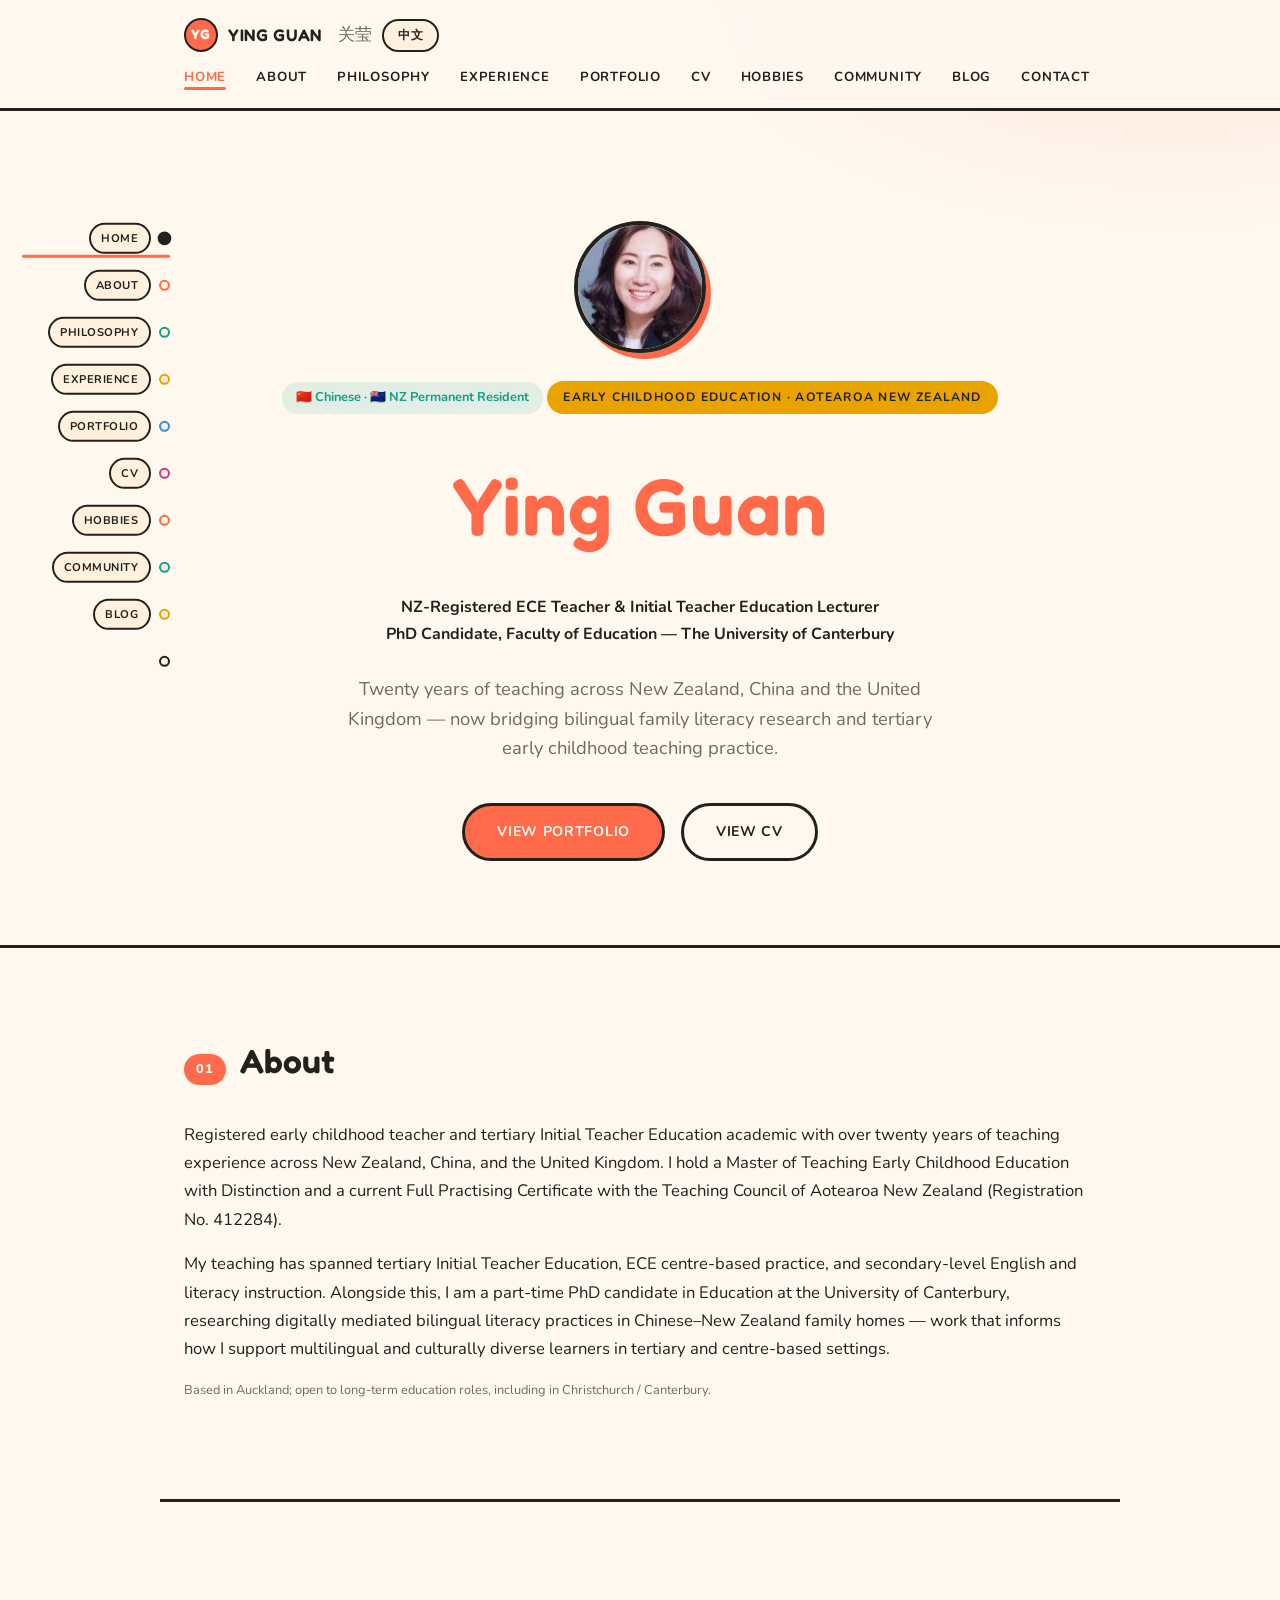
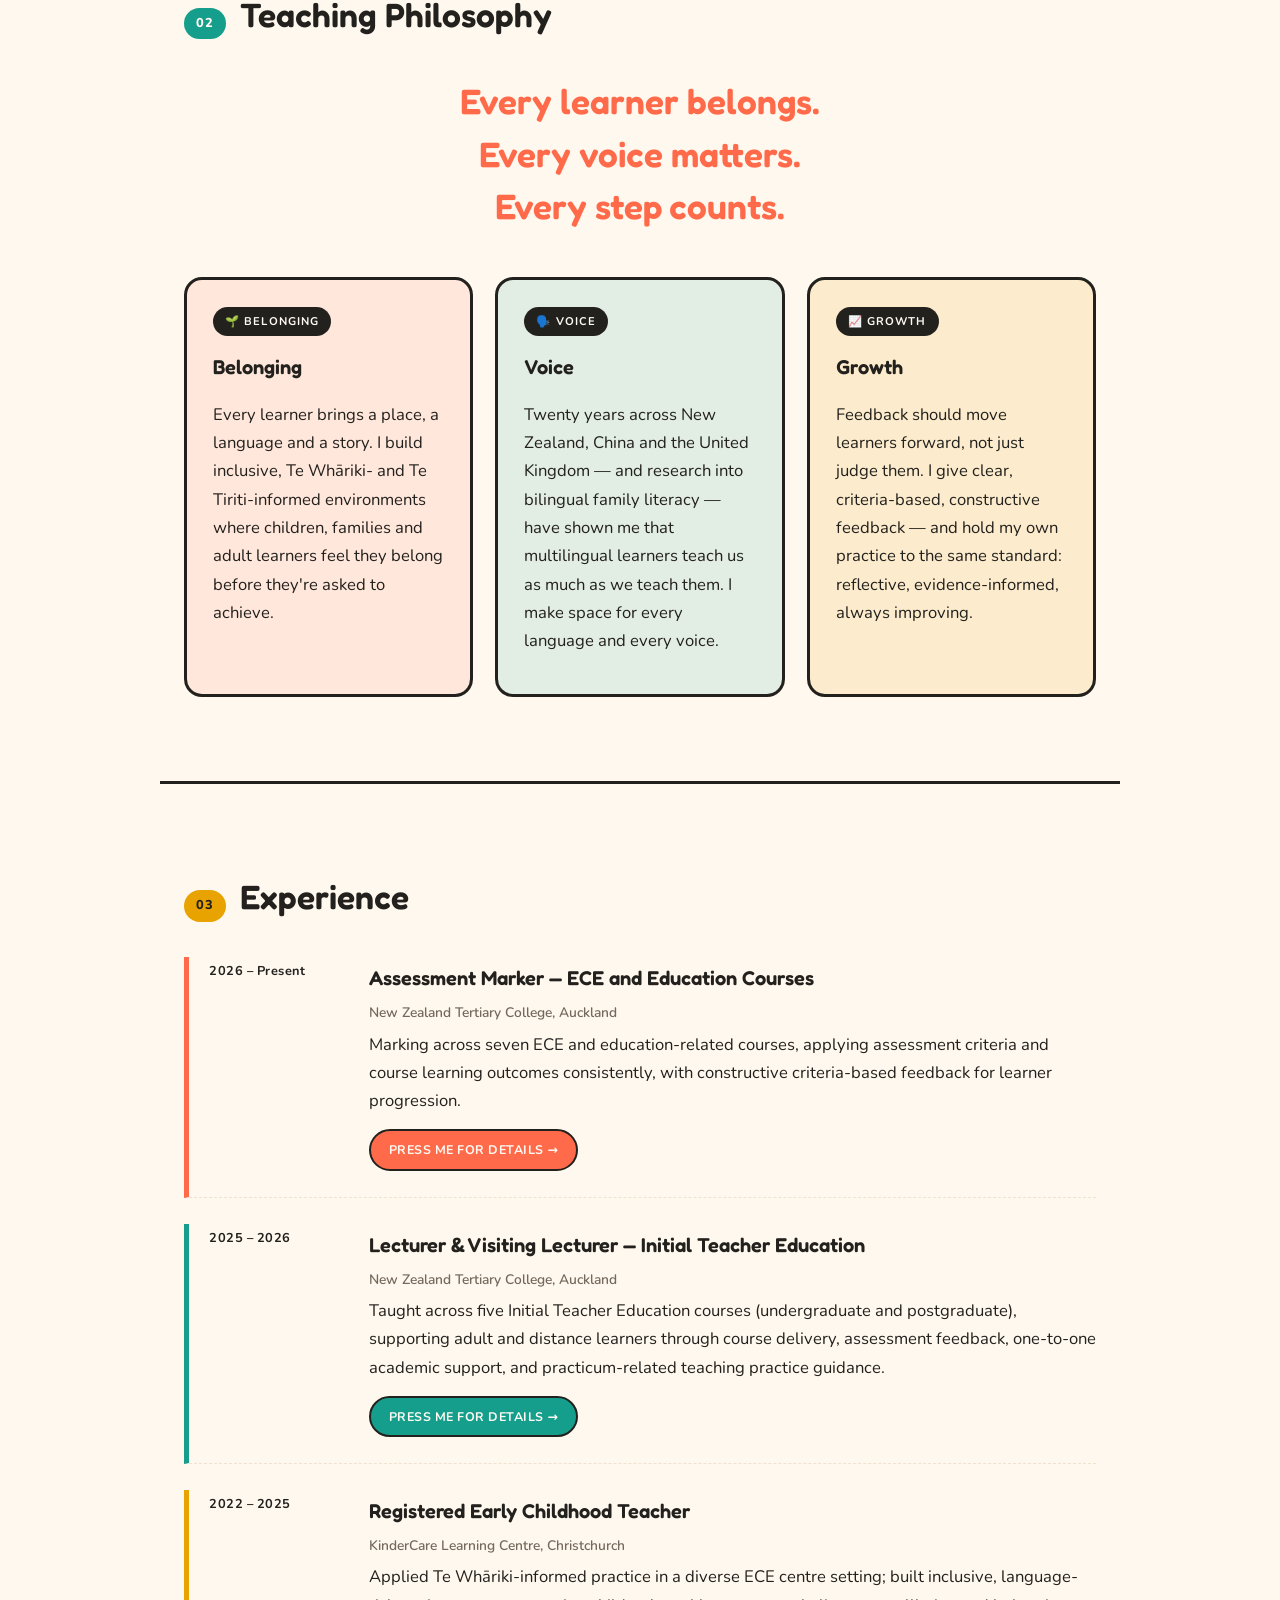
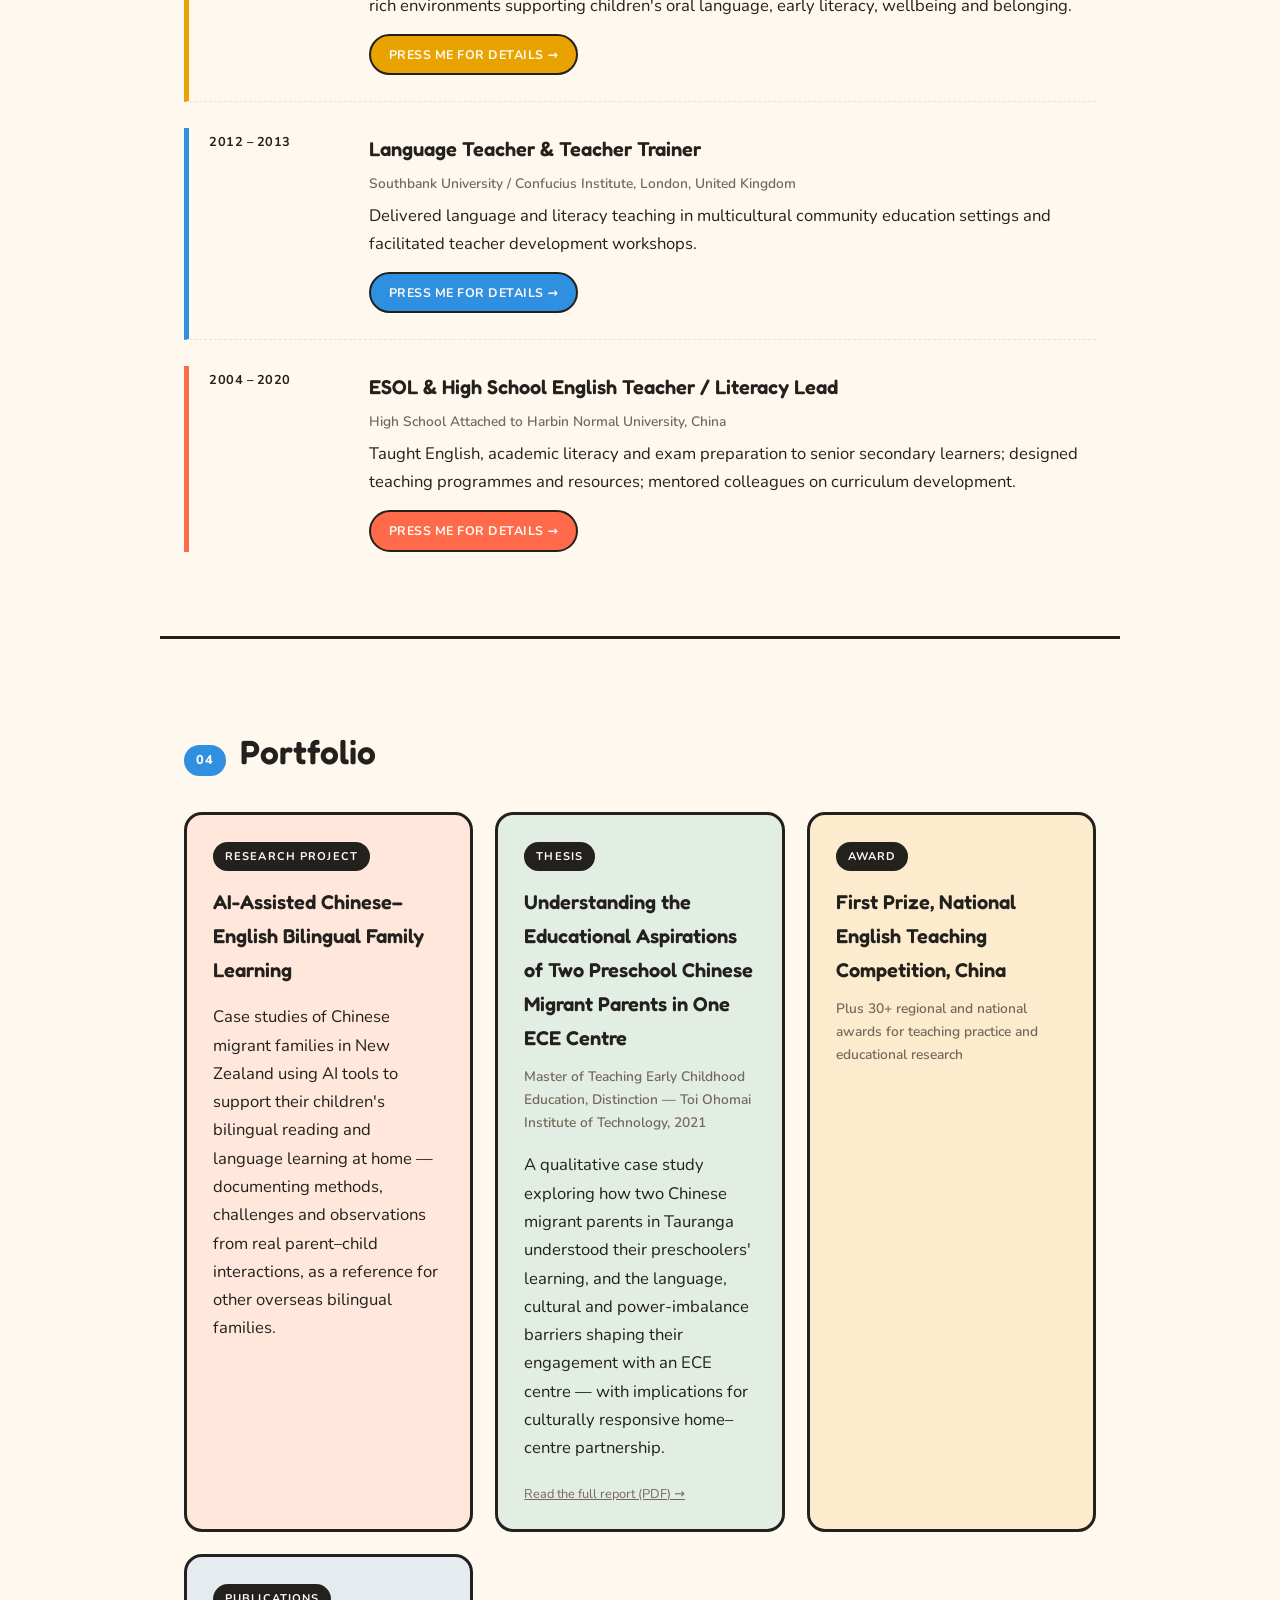
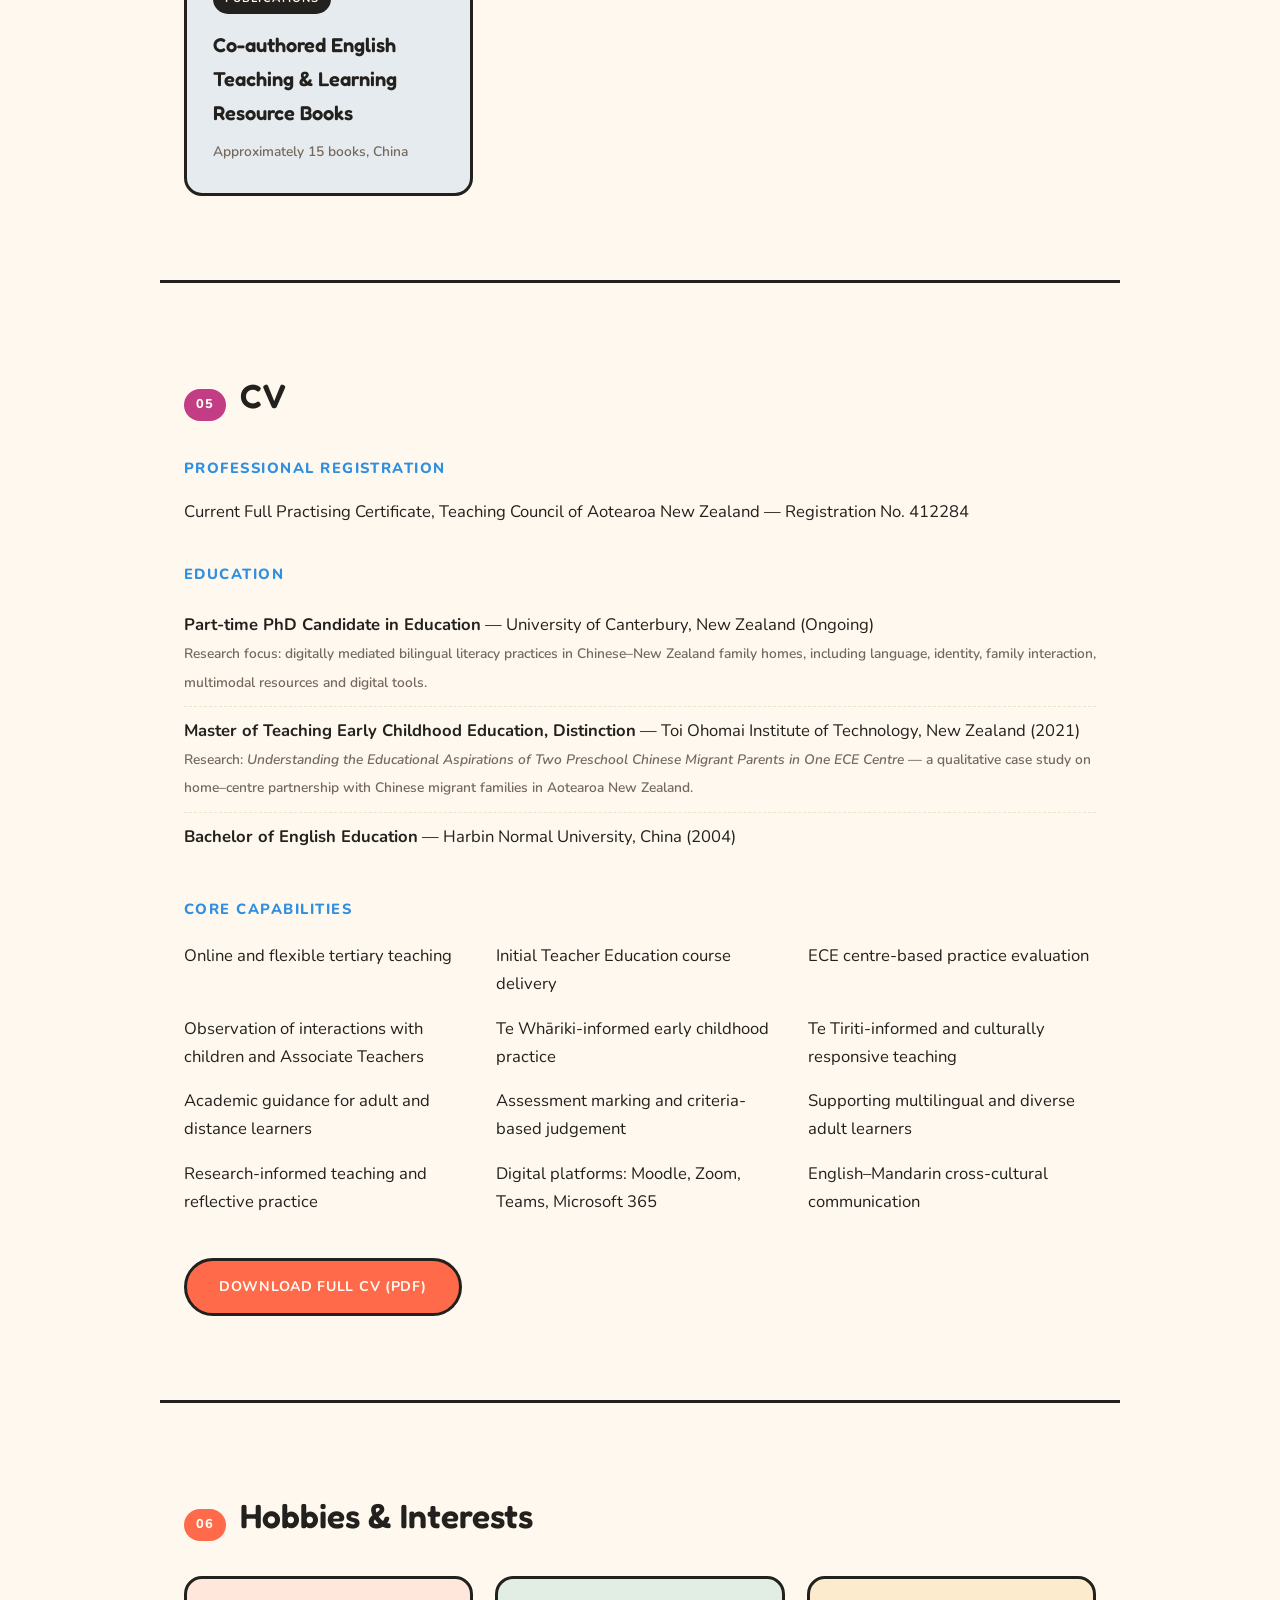
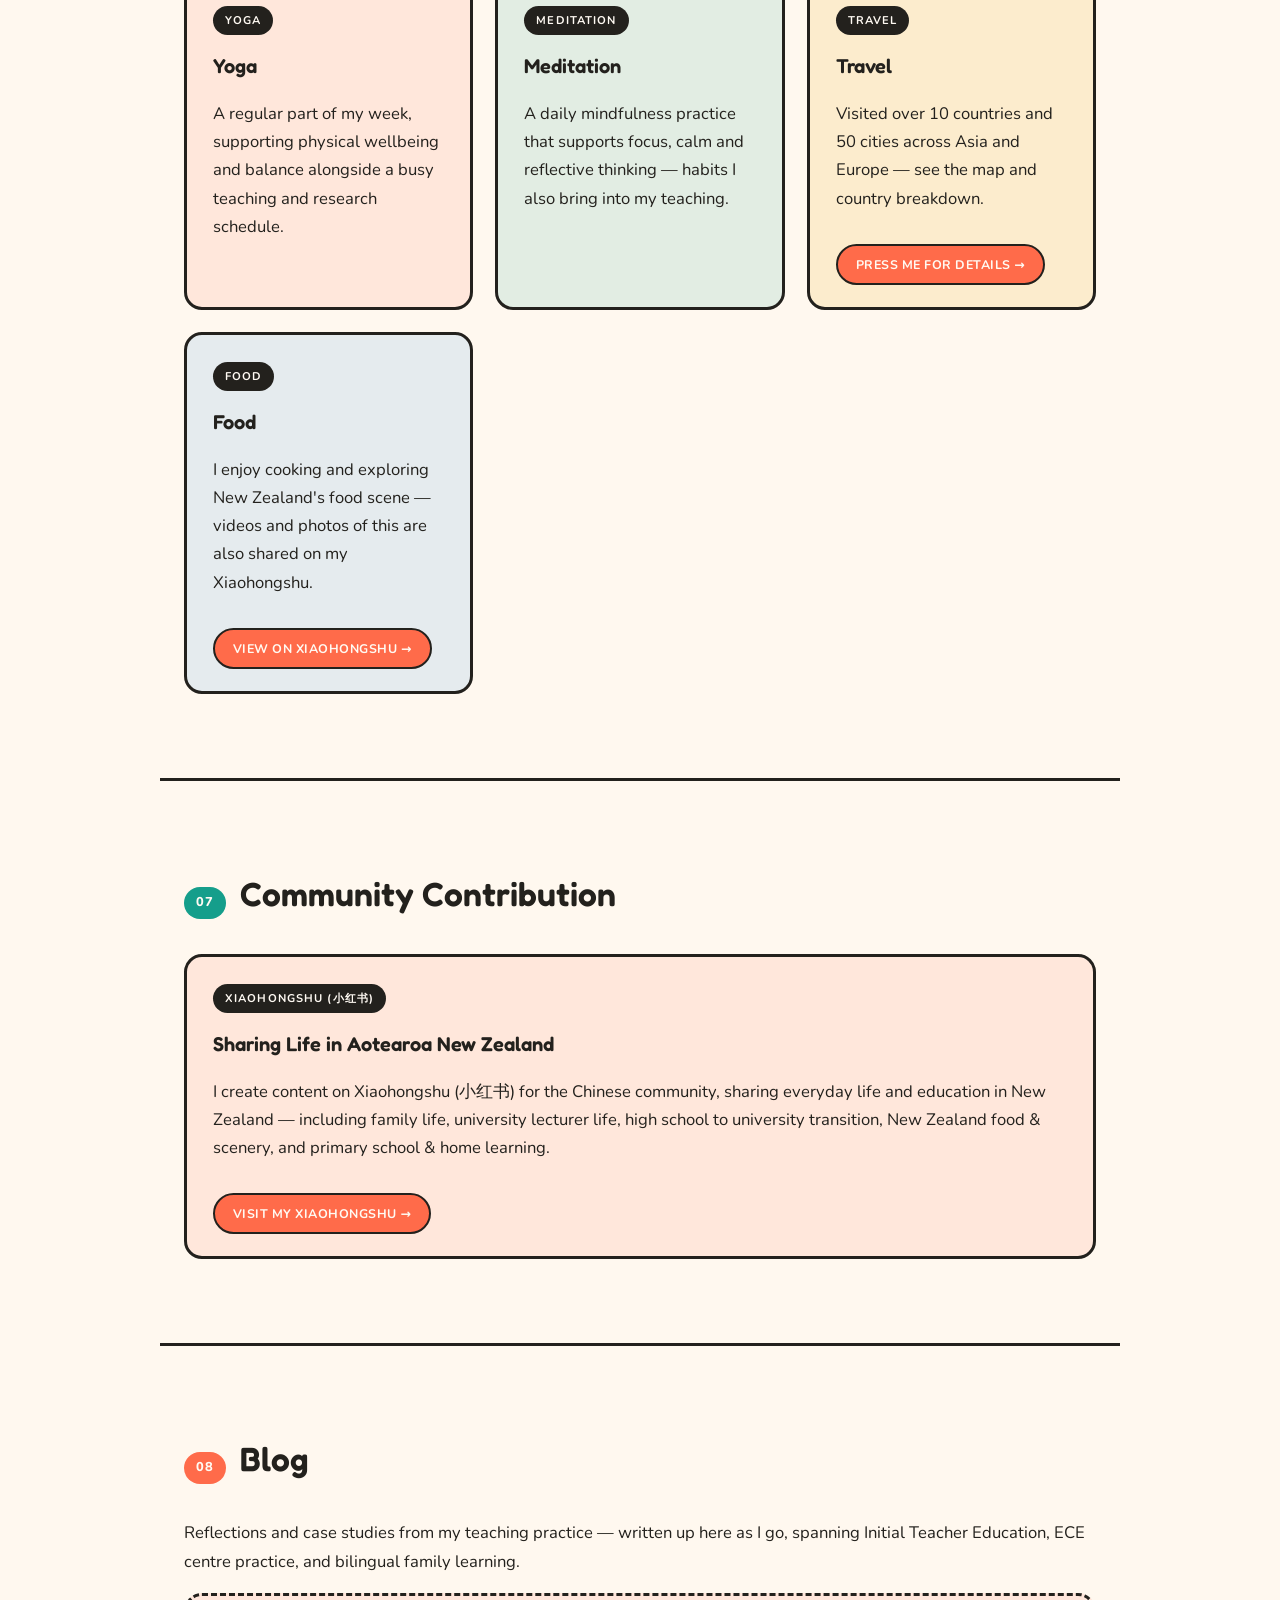
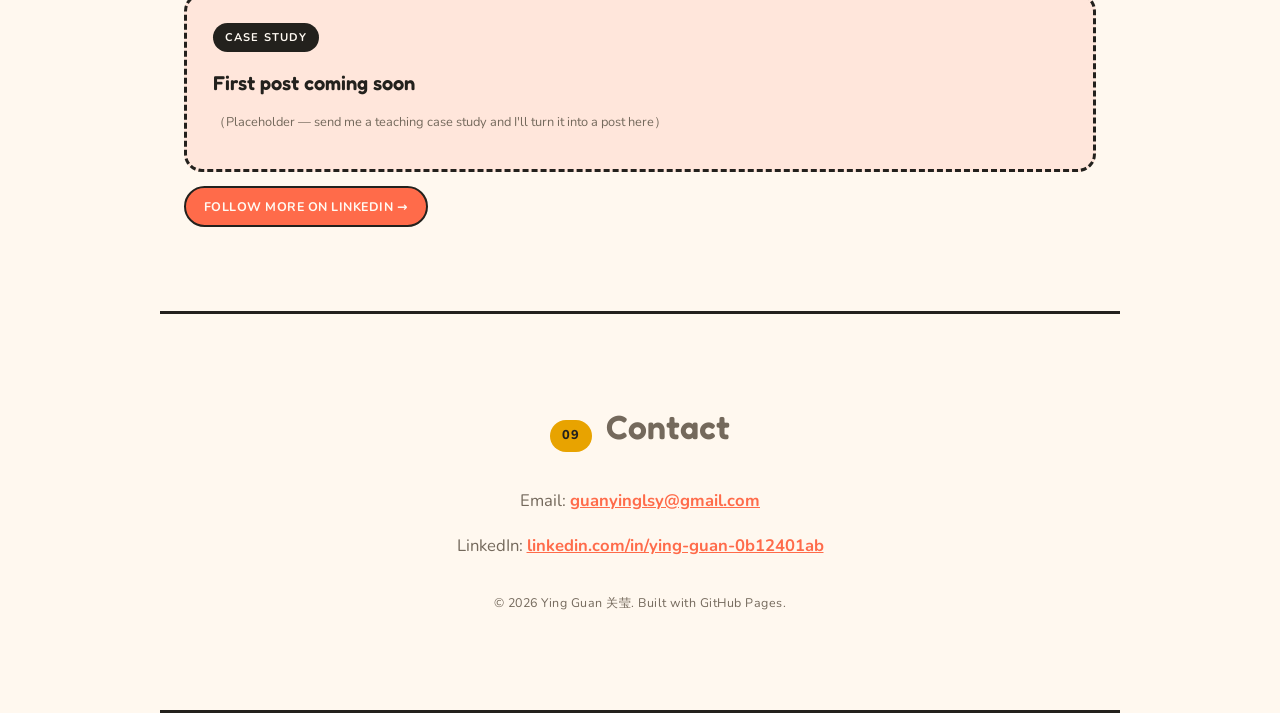
==== commit fcacbb66: "Move language toggle next to name, add Blog section Moves the 中文/EN toggle button out of the nav and" ====
--- a/index.html
+++ b/index.html
@@ -14,7 +14,7 @@
 
 <header class="site-header">
   <div class="container header-inner">
-    <span class="site-title"><span class="site-logo">YG</span>YING GUAN <span class="site-title-cn">关莹</span></span>
+    <span class="site-title"><span class="site-logo">YG</span>YING GUAN <span class="site-title-cn">关莹</span><button class="lang-toggle" id="langToggle" type="button">中文</button></span>
     <button class="nav-toggle" id="navToggle" aria-label="Toggle navigation" aria-expanded="false" aria-controls="siteNav">
       <span></span><span></span><span></span>
     </button>
@@ -27,8 +27,8 @@
       <a href="#cv"><span class="lang-en">CV</span><span class="lang-zh">简历</span></a>
       <a href="#hobbies"><span class="lang-en">Hobbies</span><span class="lang-zh">爱好</span></a>
       <a href="#community"><span class="lang-en">Community</span><span class="lang-zh">社区贡献</span></a>
+      <a href="#blog"><span class="lang-en">Blog</span><span class="lang-zh">博客</span></a>
       <a href="#contact"><span class="lang-en">Contact</span><span class="lang-zh">联系方式</span></a>
-      <button class="lang-toggle" id="langToggle" type="button">中文</button>
     </nav>
   </div>
 </header>
@@ -42,6 +42,7 @@
   <a href="#cv"><span class="side-dot"></span><span class="side-label"><span class="lang-en">CV</span><span class="lang-zh">简历</span></span></a>
   <a href="#hobbies"><span class="side-dot"></span><span class="side-label"><span class="lang-en">Hobbies</span><span class="lang-zh">爱好</span></span></a>
   <a href="#community"><span class="side-dot"></span><span class="side-label"><span class="lang-en">Community</span><span class="lang-zh">社区贡献</span></span></a>
+  <a href="#blog"><span class="side-dot"></span><span class="side-label"><span class="lang-en">Blog</span><span class="lang-zh">博客</span></span></a>
   <a href="#contact"><span class="side-dot"></span><span class="side-label"><span class="lang-en">Contact</span><span class="lang-zh">联系方式</span></span></a>
 </nav>
 
@@ -390,8 +391,37 @@
   </div>
 </section>
 
+<section id="blog" class="container section">
+  <h2><span class="num">08</span> <span class="lang-en">Blog</span><span class="lang-zh">博客</span></h2>
+
+  <span class="lang-en lang-block">
+    <p>
+      Reflections and case studies from my teaching practice — written up here as I go, spanning
+      Initial Teacher Education, ECE centre practice, and bilingual family learning.
+    </p>
+  </span>
+  <span class="lang-zh lang-block">
+    <p>
+      记录我教学实践中的反思与案例——涵盖教师教育、幼儿园一线教学，以及双语家庭学习，会持续更新。
+    </p>
+  </span>
+
+  <div class="portfolio-grid">
+    <article class="p-card p-card-placeholder">
+      <span class="p-tag"><span class="lang-en">Case Study</span><span class="lang-zh">教学案例</span></span>
+      <h3><span class="lang-en">First post coming soon</span><span class="lang-zh">第一篇文章即将发布</span></h3>
+      <p class="hint">
+        <span class="lang-en">（Placeholder — send me a teaching case study and I'll turn it into a post here）</span>
+        <span class="lang-zh">（占位内容，欢迎发给我教学案例文字，我来帮你加到这里）</span>
+      </p>
+    </article>
+  </div>
+
+  <a class="btn-details" href="https://www.linkedin.com/in/ying-guan-0b12401ab/" target="_blank" rel="noopener"><span class="lang-en">Follow more on LinkedIn &rarr;</span><span class="lang-zh">前往领英查看更多 &rarr;</span></a>
+</section>
+
 <footer id="contact" class="container section">
-  <h2><span class="num">08</span> <span class="lang-en">Contact</span><span class="lang-zh">联系方式</span></h2>
+  <h2><span class="num">09</span> <span class="lang-en">Contact</span><span class="lang-zh">联系方式</span></h2>
   <p><span class="lang-en">Email:</span><span class="lang-zh">邮箱：</span> <a href="mailto:guanyinglsy@gmail.com">guanyinglsy@gmail.com</a></p>
   <p><span class="lang-en">LinkedIn:</span><span class="lang-zh">领英：</span> <a href="https://www.linkedin.com/in/ying-guan-0b12401ab/" target="_blank" rel="noopener">linkedin.com/in/ying-guan-0b12401ab</a></p>
   <p class="footer-note">&copy; <span id="year"></span> Ying Guan 关莹. <span class="lang-en">Built with GitHub Pages.</span><span class="lang-zh">使用 GitHub Pages 搭建。</span></p>
--- a/style.css
+++ b/style.css
@@ -110,7 +110,6 @@
   border-radius: 999px;
   padding: 6px 14px;
   cursor: pointer;
-  margin-left: 10px;
   transition: transform 0.15s ease, background 0.15s ease;
 }
 
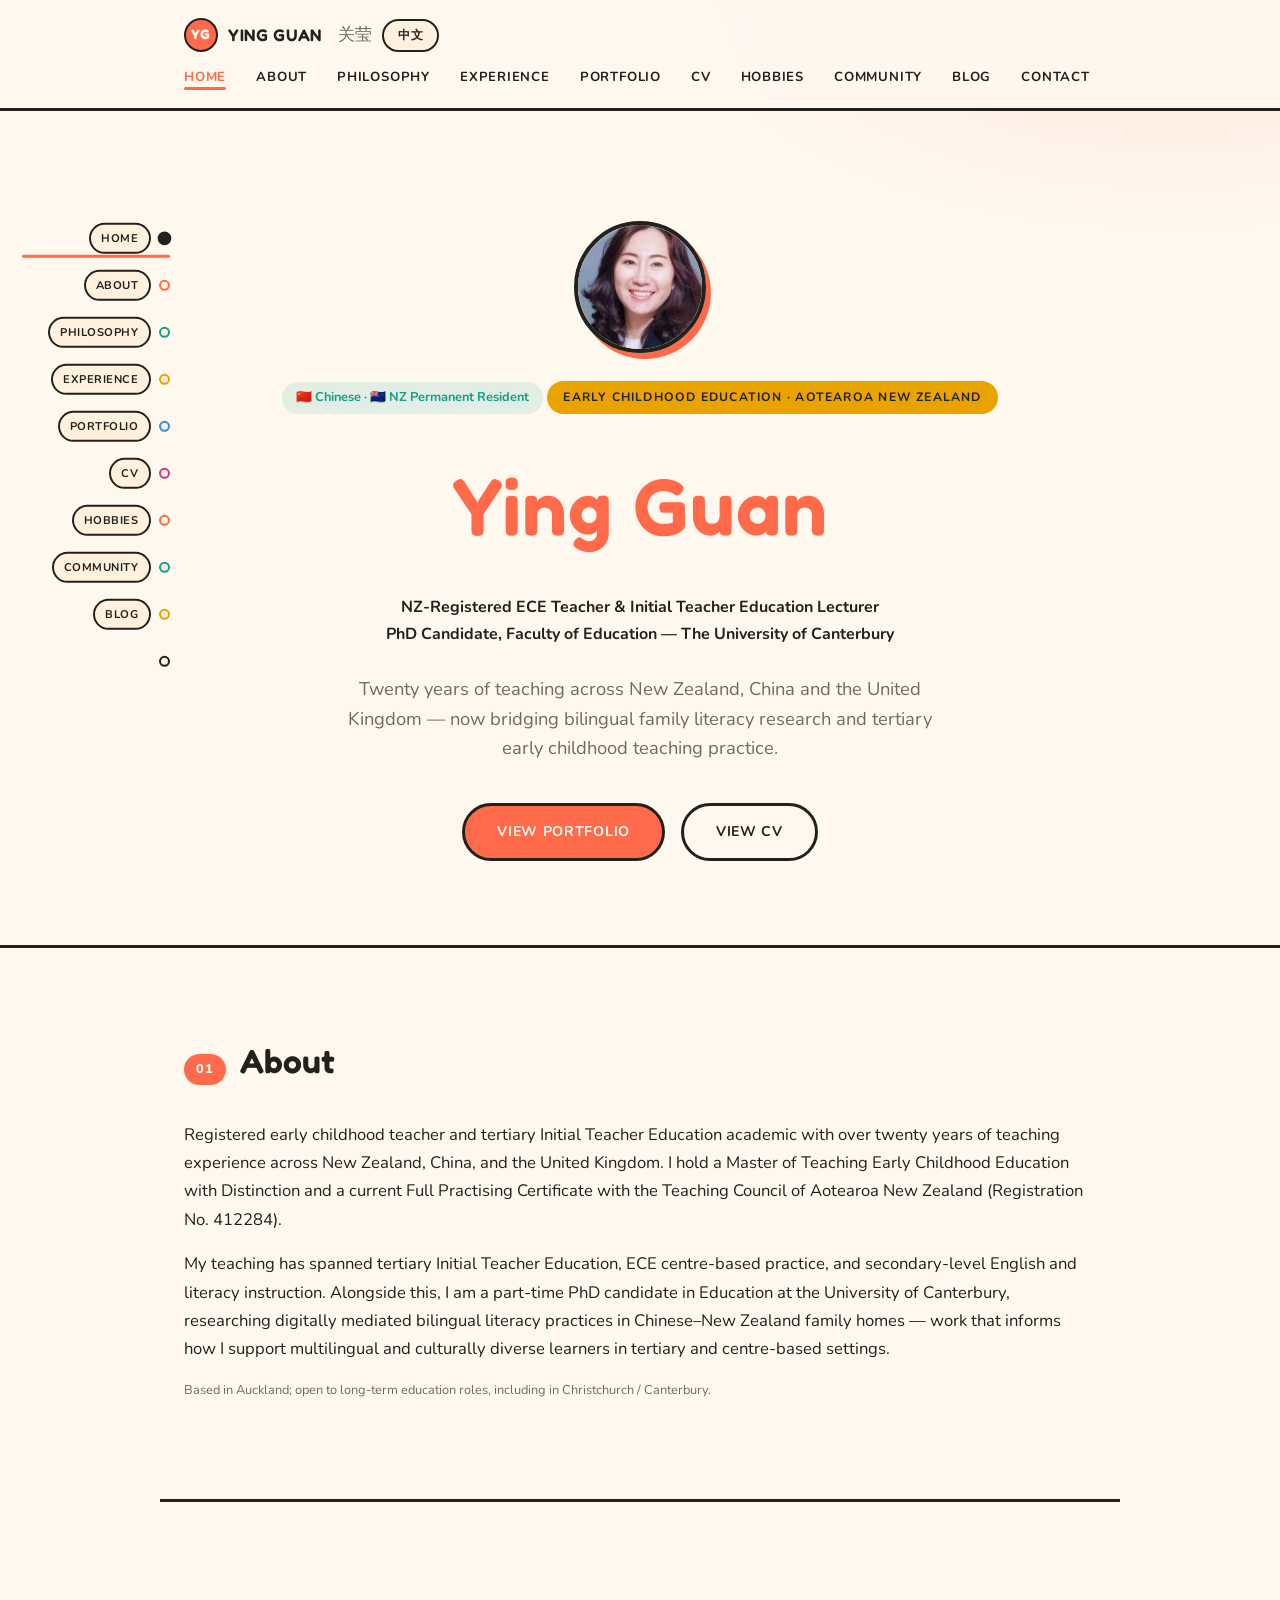
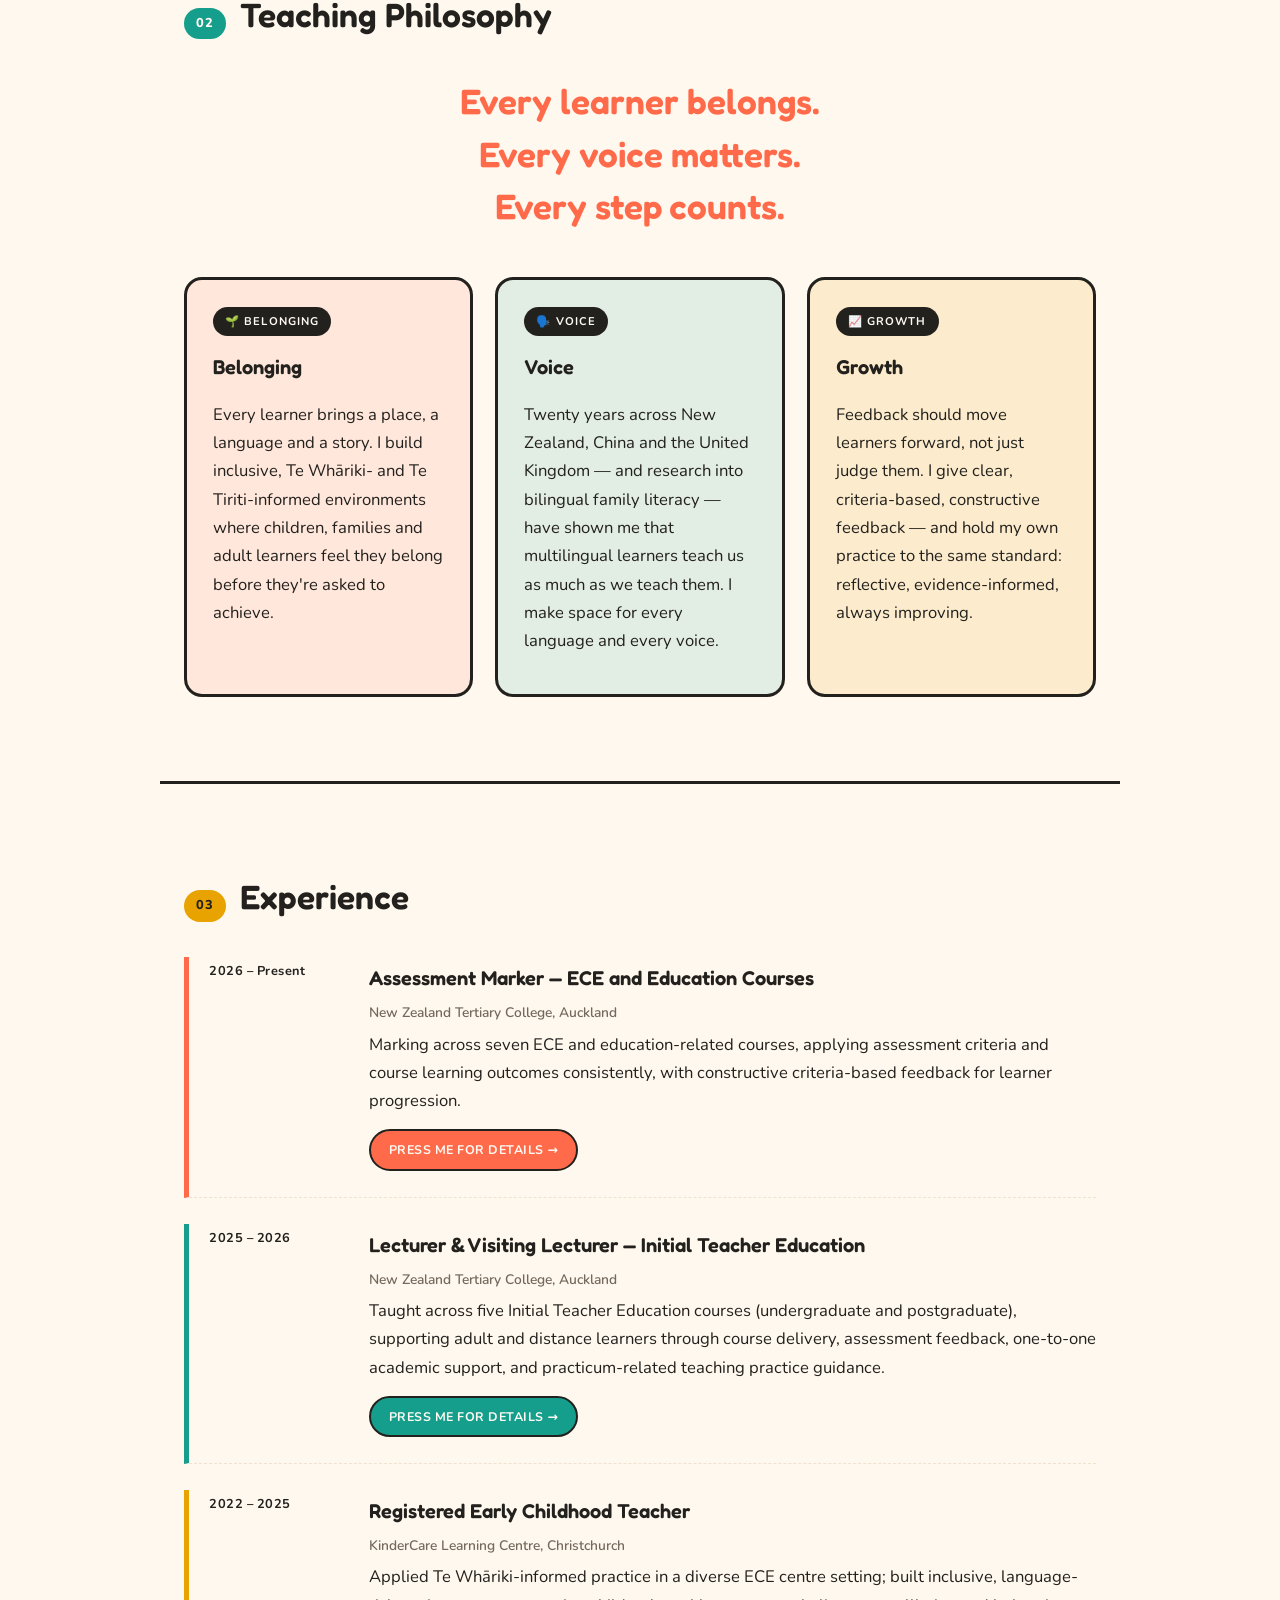
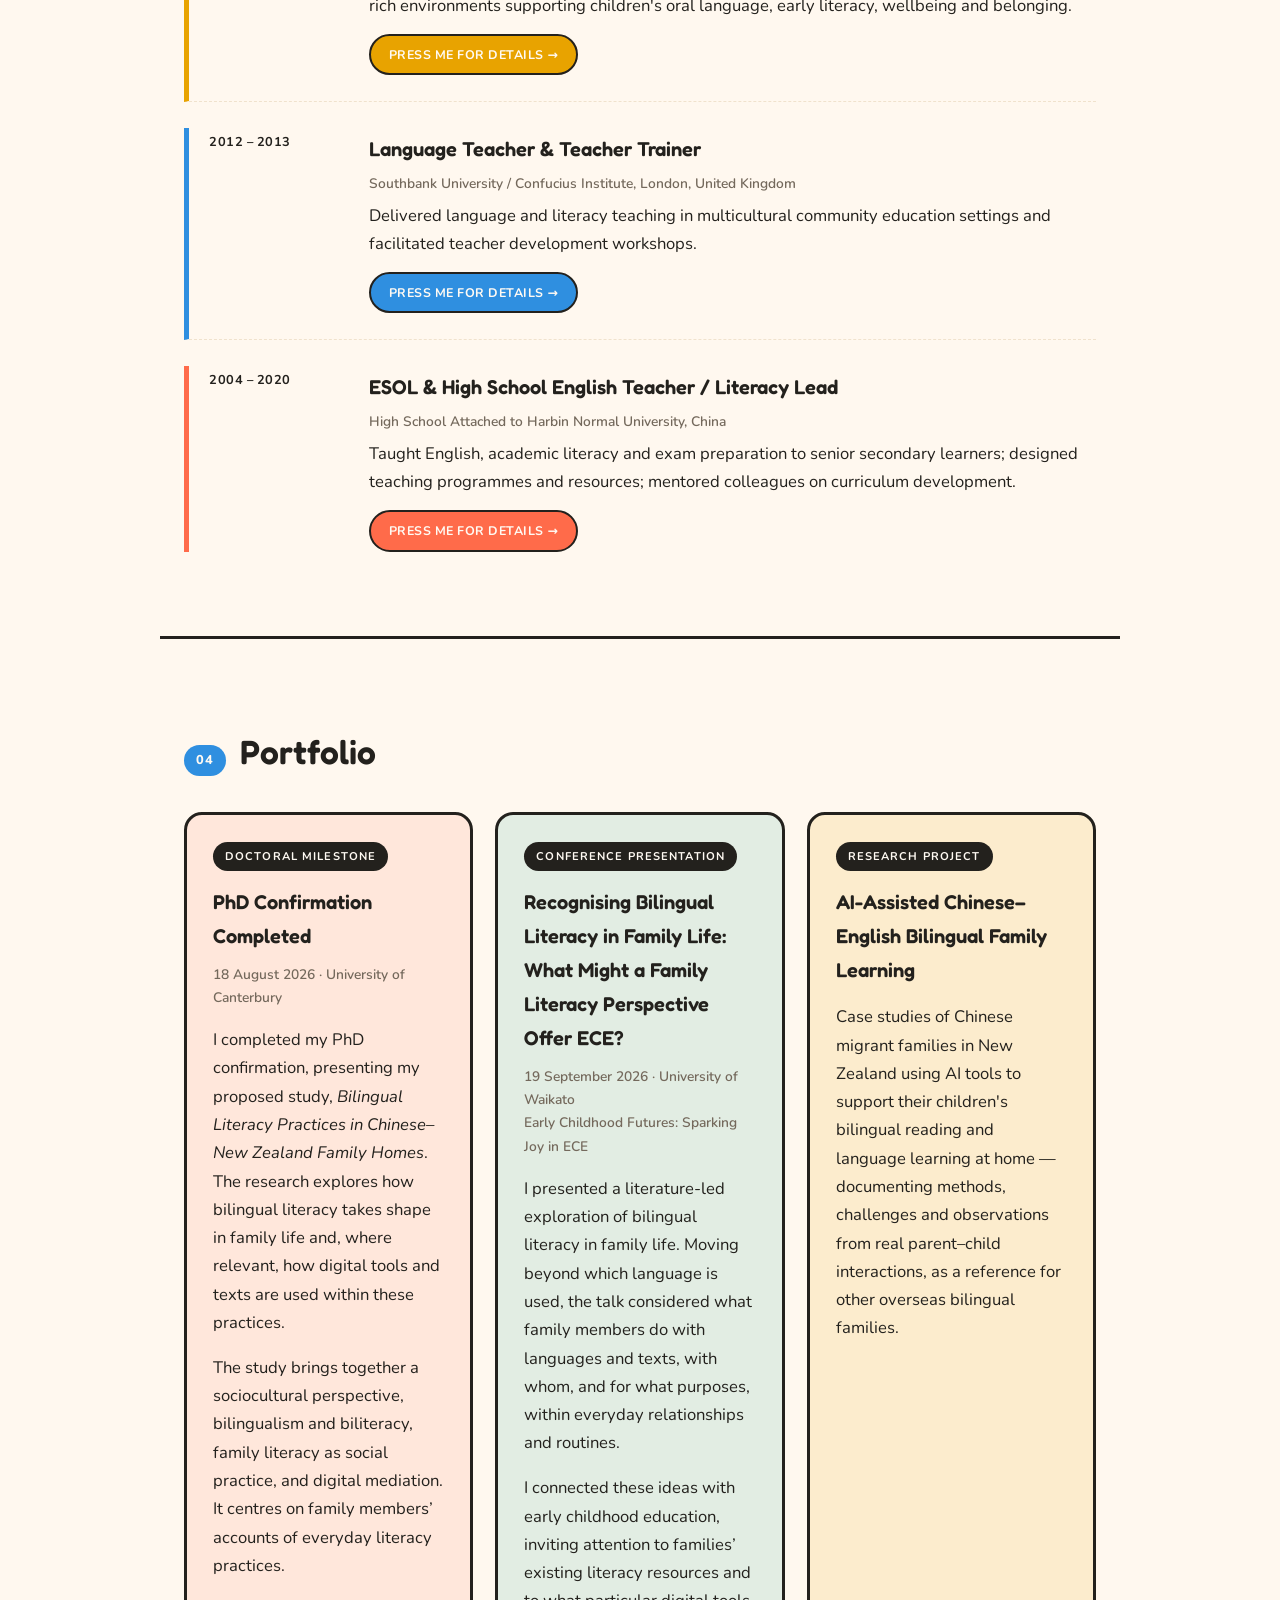
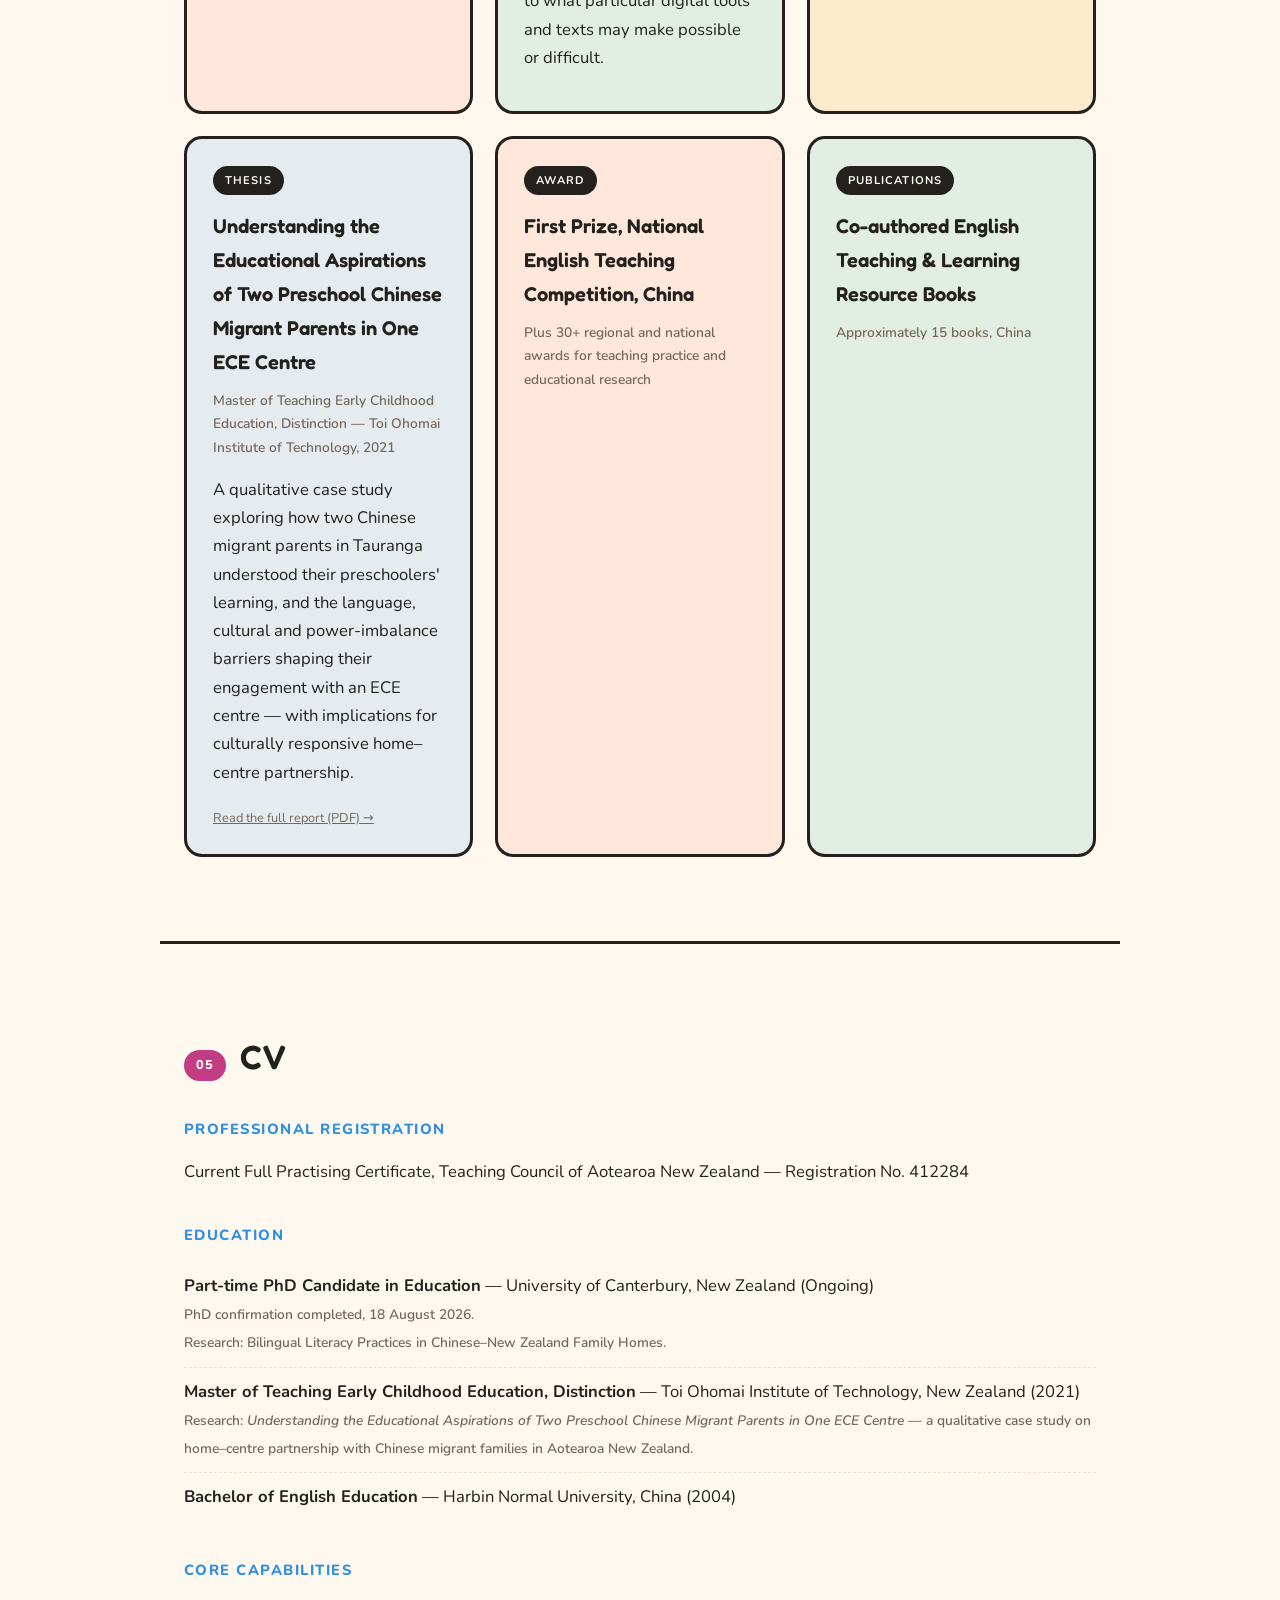
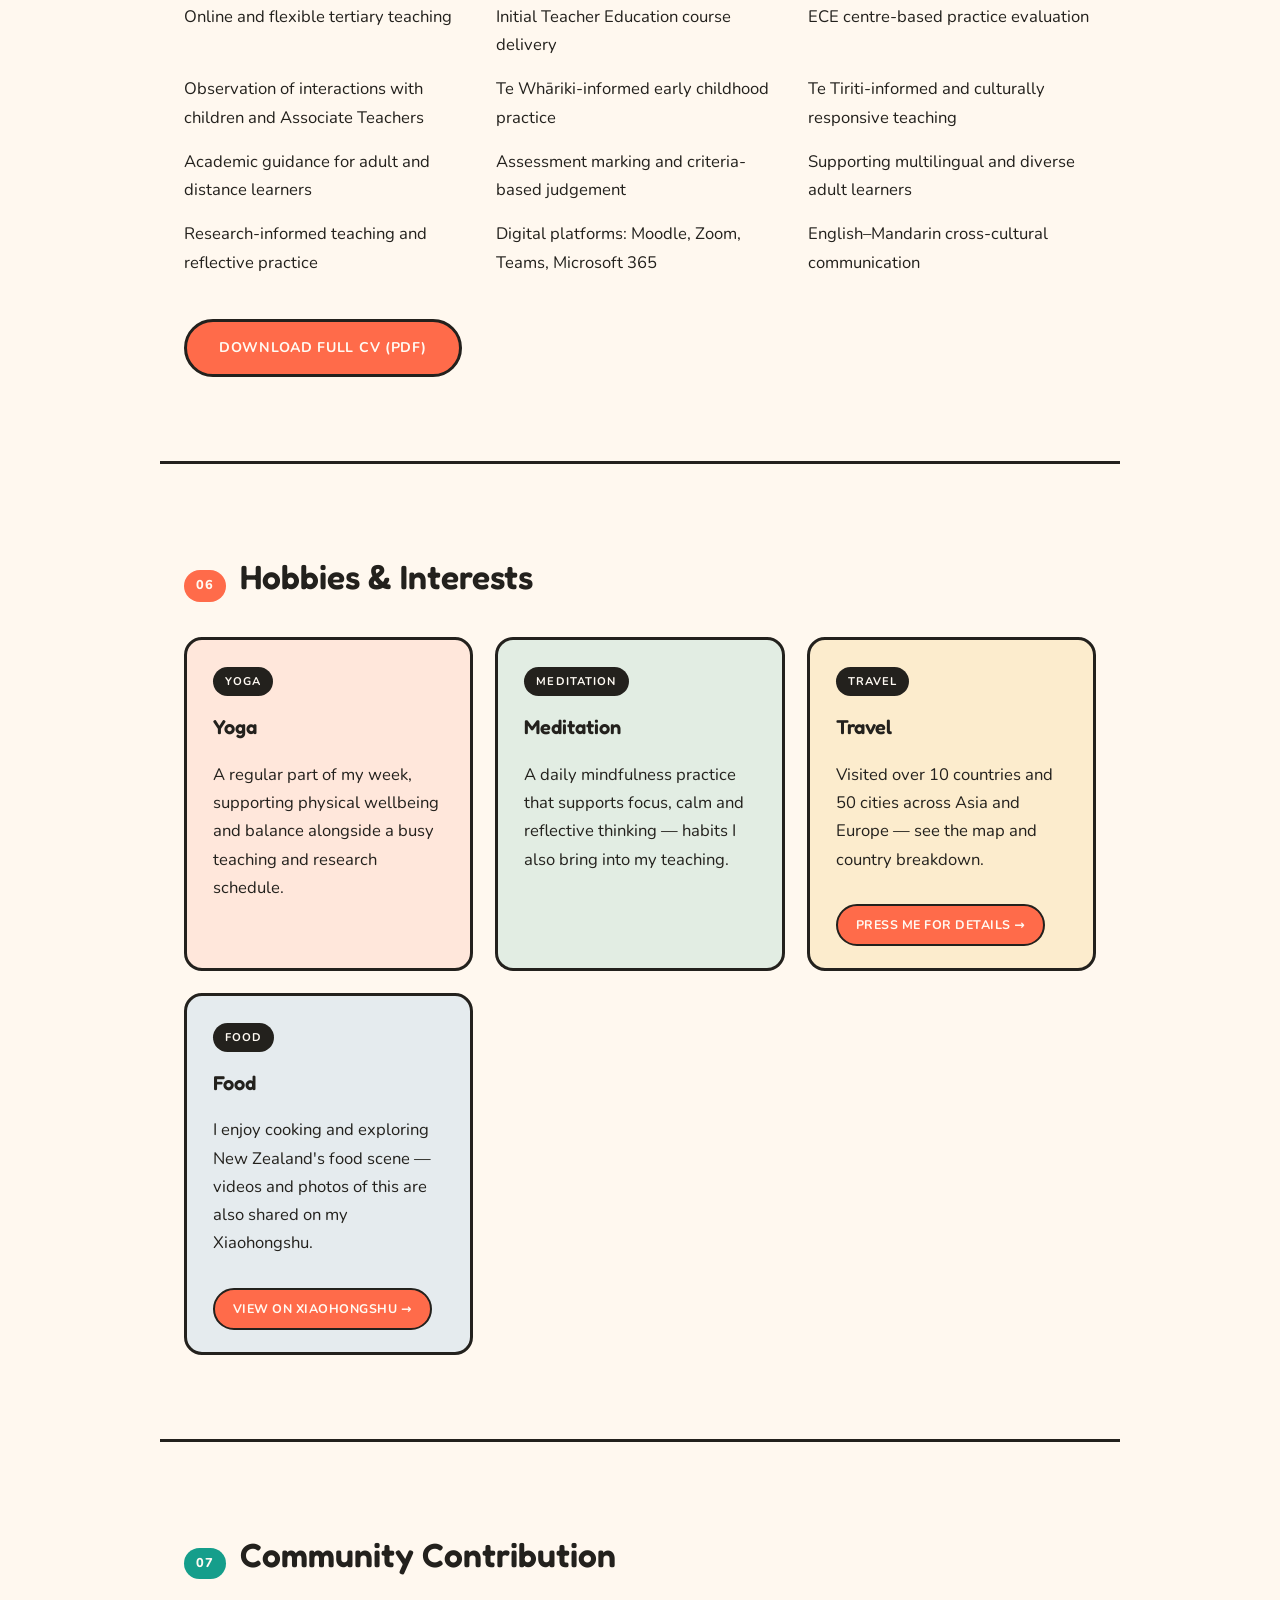
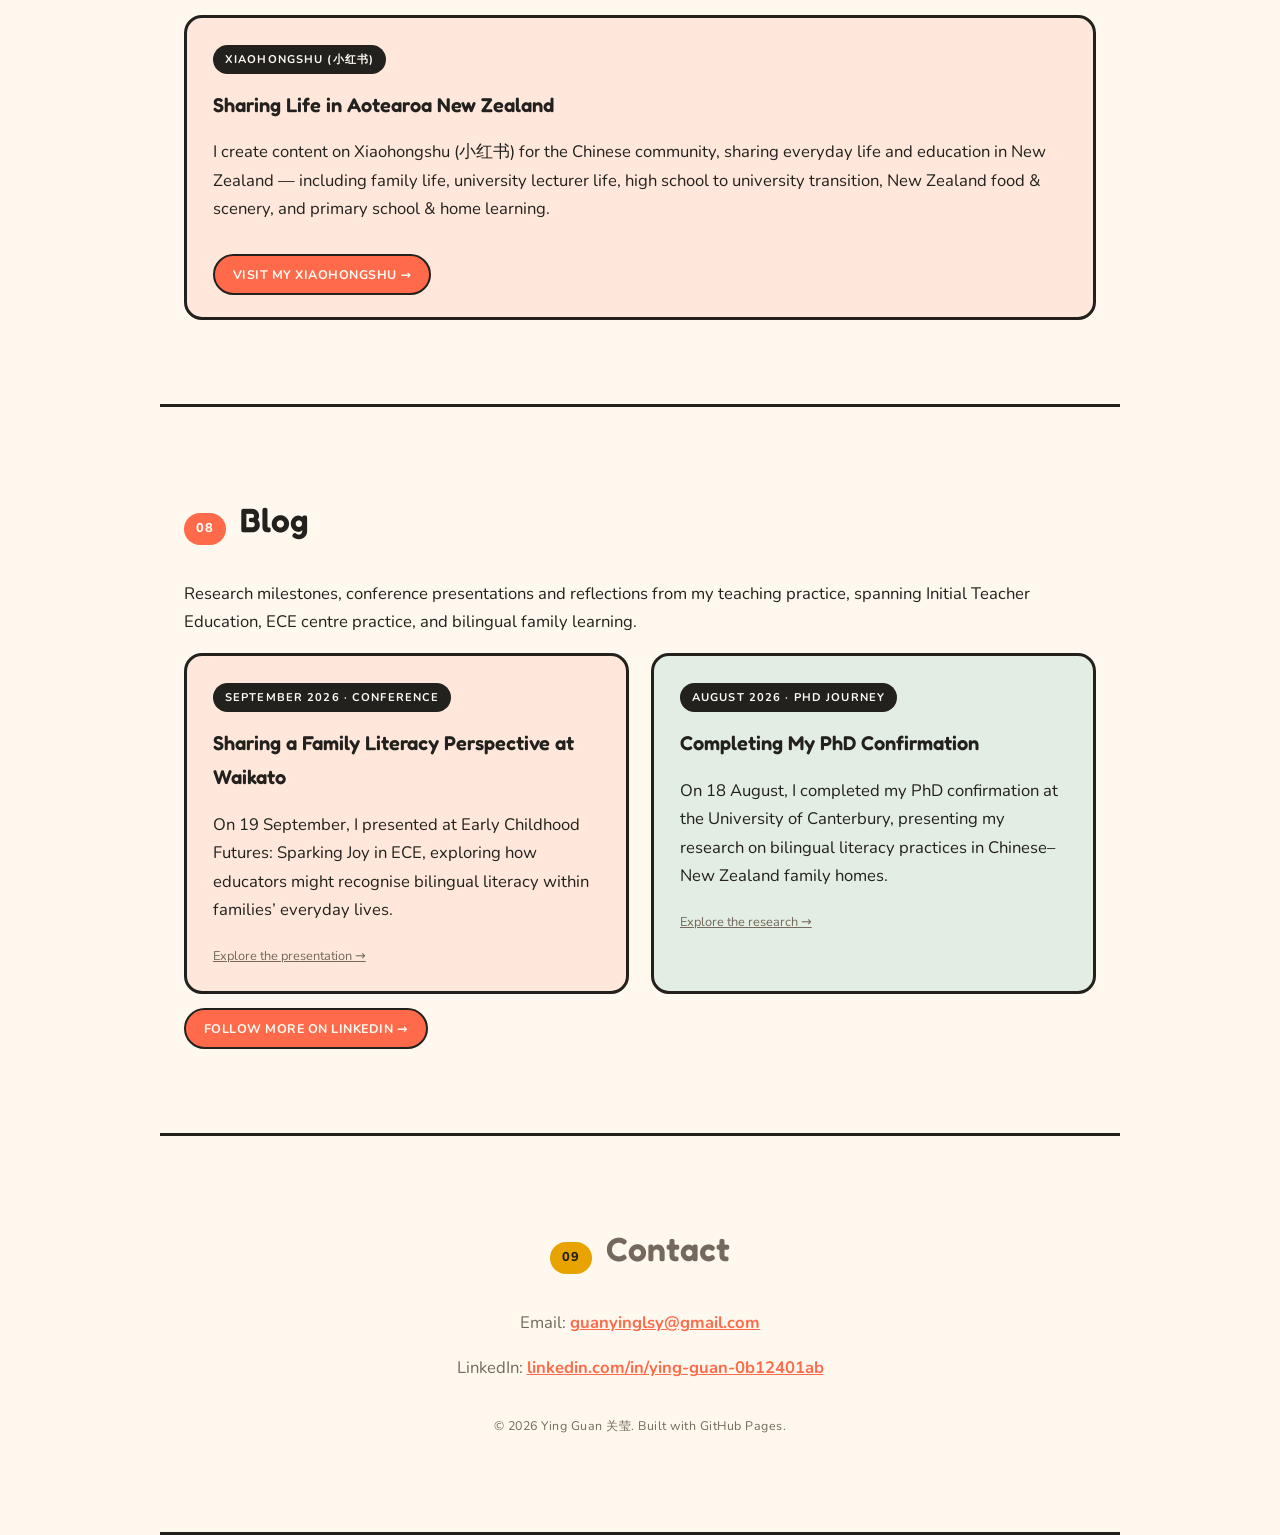
==== commit dc051fcf: "Add PhD confirmation and Waikato presentation updates" ====
--- a/index.html
+++ b/index.html
@@ -229,6 +229,23 @@
 
   <div class="portfolio-grid">
 
+    <article class="p-card" id="phd-confirmation">
+      <span class="p-tag"><span class="lang-en">Doctoral Milestone</span><span class="lang-zh">博士研究里程碑</span></span>
+      <h3><span class="lang-en">PhD Confirmation Completed</span><span class="lang-zh">完成博士 confirmation</span></h3>
+      <p class="p-meta"><time datetime="2026-08-18"><span class="lang-en">18 August 2026</span><span class="lang-zh">2026 年 8 月 18 日</span></time> · <span class="lang-en">University of Canterbury</span><span class="lang-zh">坎特伯雷大学</span></p>
+      <span class="lang-en lang-block"><p>I completed my PhD confirmation, presenting my proposed study, <em>Bilingual Literacy Practices in Chinese–New Zealand Family Homes</em>. The research explores how bilingual literacy takes shape in family life and, where relevant, how digital tools and texts are used within these practices.</p><p>The study brings together a sociocultural perspective, bilingualism and biliteracy, family literacy as social practice, and digital mediation. It centres on family members’ accounts of everyday literacy practices.</p></span>
+      <span class="lang-zh lang-block"><p>我完成了博士 confirmation，汇报了拟开展的研究《华人—新西兰家庭中的双语读写实践》。研究关注双语读写如何在家庭生活中展开，以及在相关情境中，数字工具与数字文本如何融入这些实践。</p><p>研究以社会文化视角为基础，结合双语与双语读写、作为社会实践的家庭读写，以及数字媒介等视角，重视家庭成员对日常读写实践的讲述。</p></span>
+    </article>
+
+    <article class="p-card" id="waikato-presentation">
+      <span class="p-tag"><span class="lang-en">Conference Presentation</span><span class="lang-zh">学术会议演讲</span></span>
+      <h3><span class="lang-en">Recognising Bilingual Literacy in Family Life: What Might a Family Literacy Perspective Offer ECE?</span><span class="lang-zh">看见家庭生活中的双语读写：家庭读写视角能为幼儿教育带来什么？</span></h3>
+      <p class="p-meta"><time datetime="2026-09-19"><span class="lang-en">19 September 2026</span><span class="lang-zh">2026 年 9 月 19 日</span></time> · <span class="lang-en">University of Waikato</span><span class="lang-zh">怀卡托大学</span><br>Early Childhood Futures: Sparking Joy in ECE</p>
+      <span class="lang-en lang-block"><p>I presented a literature-led exploration of bilingual literacy in family life. Moving beyond which language is used, the talk considered what family members do with languages and texts, with whom, and for what purposes, within everyday relationships and routines.</p><p>I connected these ideas with early childhood education, inviting attention to families’ existing literacy resources and to what particular digital tools and texts may make possible or difficult.</p></span>
+      <span class="lang-zh lang-block"><p>我在会议上作了以文献与概念讨论为基础的演讲。从“家庭使用哪种语言”进一步追问：家人如何在日常关系与生活惯例中，与谁一起、为了什么目的使用语言和文本。</p><p>演讲将这些思考与幼儿教育联系起来，关注家庭已有的读写资源，并讨论特定数字工具与文本可能提供的机会和带来的限制。</p></span>
+    </article>
+
+
     <article class="p-card">
       <span class="p-tag"><span class="lang-en">Research Project</span><span class="lang-zh">研究项目</span></span>
       <h3><span class="lang-en">AI-Assisted Chinese–English Bilingual Family Learning</span><span class="lang-zh">AI 辅助中英双语家庭学习</span></h3>
@@ -295,9 +312,9 @@
     <ul class="cv-list">
       <li>
         <span class="lang-en lang-block"><strong>Part-time PhD Candidate in Education</strong> — University of Canterbury, New Zealand (Ongoing)<br>
-        <span class="p-meta">Research focus: digitally mediated bilingual literacy practices in Chinese–New Zealand family homes, including language, identity, family interaction, multimodal resources and digital tools.</span></span>
+        <span class="p-meta">PhD confirmation completed, 18 August 2026.<br>Research: Bilingual Literacy Practices in Chinese–New Zealand Family Homes.</span></span>
         <span class="lang-zh lang-block"><strong>教育学博士在读（兼读制）</strong> — 新西兰坎特伯雷大学（在读）<br>
-        <span class="p-meta">研究方向：中新家庭中数字媒介支持下的双语读写实践，涉及语言、身份认同、家庭互动、多模态资源与数字工具。</span></span>
+        <span class="p-meta">2026 年 8 月 18 日完成博士 confirmation。<br>研究主题：华人—新西兰家庭中的双语读写实践。</span></span>
       </li>
       <li>
         <span class="lang-en lang-block"><strong>Master of Teaching Early Childhood Education, Distinction</strong> — Toi Ohomai Institute of Technology, New Zealand (2021)<br>
@@ -396,24 +413,28 @@
 
   <span class="lang-en lang-block">
     <p>
-      Reflections and case studies from my teaching practice — written up here as I go, spanning
+      Research milestones, conference presentations and reflections from my teaching practice, spanning
       Initial Teacher Education, ECE centre practice, and bilingual family learning.
     </p>
   </span>
   <span class="lang-zh lang-block">
     <p>
-      记录我教学实践中的反思与案例——涵盖教师教育、幼儿园一线教学，以及双语家庭学习，会持续更新。
+      记录博士研究进展、学术会议演讲与教学实践反思——涵盖教师教育、幼儿园一线教学，以及双语家庭学习。
     </p>
   </span>
 
   <div class="portfolio-grid">
-    <article class="p-card p-card-placeholder">
-      <span class="p-tag"><span class="lang-en">Case Study</span><span class="lang-zh">教学案例</span></span>
-      <h3><span class="lang-en">First post coming soon</span><span class="lang-zh">第一篇文章即将发布</span></h3>
-      <p class="hint">
-        <span class="lang-en">（Placeholder — send me a teaching case study and I'll turn it into a post here）</span>
-        <span class="lang-zh">（占位内容，欢迎发给我教学案例文字，我来帮你加到这里）</span>
-      </p>
+    <article class="p-card">
+      <span class="p-tag"><span class="lang-en">September 2026 · Conference</span><span class="lang-zh">2026 年 9 月 · 学术交流</span></span>
+      <h3><span class="lang-en">Sharing a Family Literacy Perspective at Waikato</span><span class="lang-zh">在怀卡托大学分享家庭读写视角</span></h3>
+      <p><span class="lang-en">On 19 September, I presented at Early Childhood Futures: Sparking Joy in ECE, exploring how educators might recognise bilingual literacy within families’ everyday lives.</span><span class="lang-zh">9 月 19 日，我在 Early Childhood Futures: Sparking Joy in ECE 会议上演讲，探讨教育工作者如何看见家庭日常生活中的双语读写实践。</span></p>
+      <a class="hint" href="#waikato-presentation"><span class="lang-en">Explore the presentation &rarr;</span><span class="lang-zh">了解演讲内容 &rarr;</span></a>
+    </article>
+    <article class="p-card">
+      <span class="p-tag"><span class="lang-en">August 2026 · PhD Journey</span><span class="lang-zh">2026 年 8 月 · 博士历程</span></span>
+      <h3><span class="lang-en">Completing My PhD Confirmation</span><span class="lang-zh">完成博士 confirmation，迈向下一阶段</span></h3>
+      <p><span class="lang-en">On 18 August, I completed my PhD confirmation at the University of Canterbury, presenting my research on bilingual literacy practices in Chinese–New Zealand family homes.</span><span class="lang-zh">8 月 18 日，我在坎特伯雷大学完成博士 confirmation，汇报了关于华人—新西兰家庭双语读写实践的研究。</span></p>
+      <a class="hint" href="#phd-confirmation"><span class="lang-en">Explore the research &rarr;</span><span class="lang-zh">了解博士研究 &rarr;</span></a>
     </article>
   </div>
 
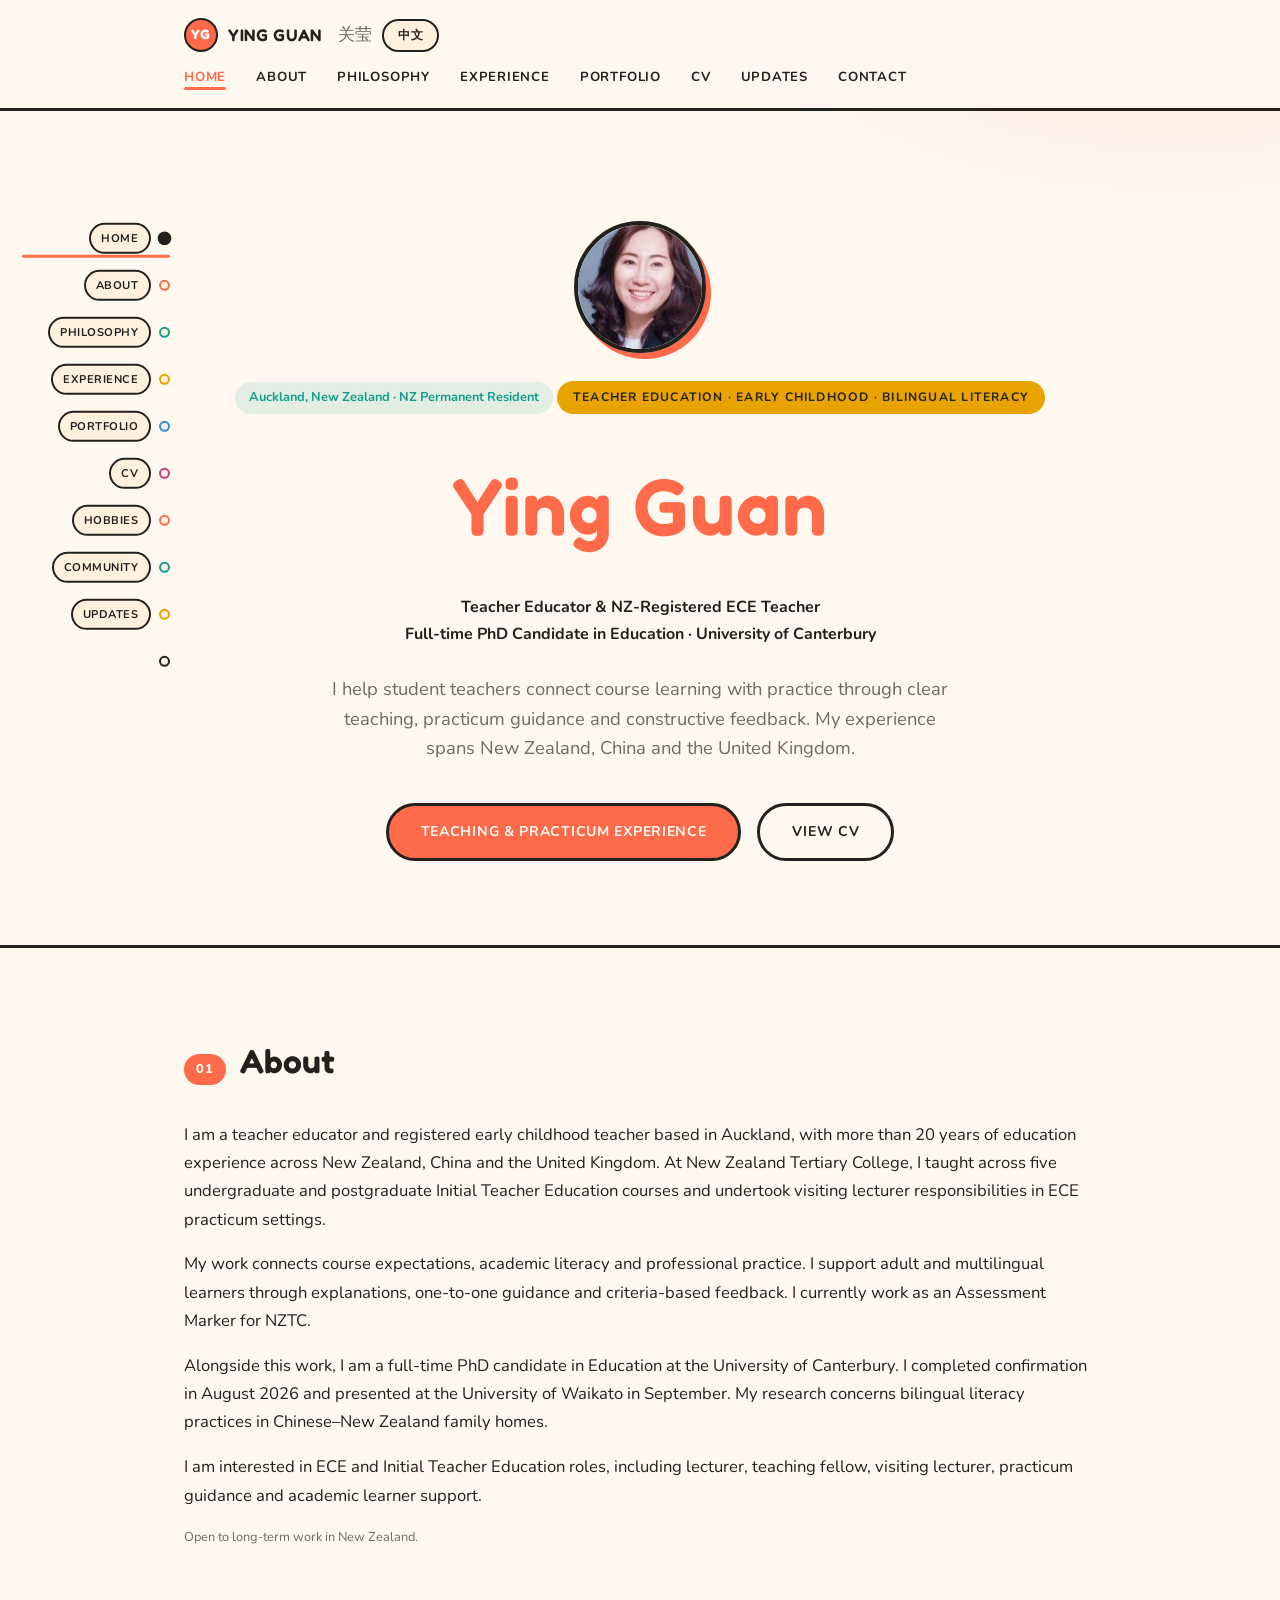
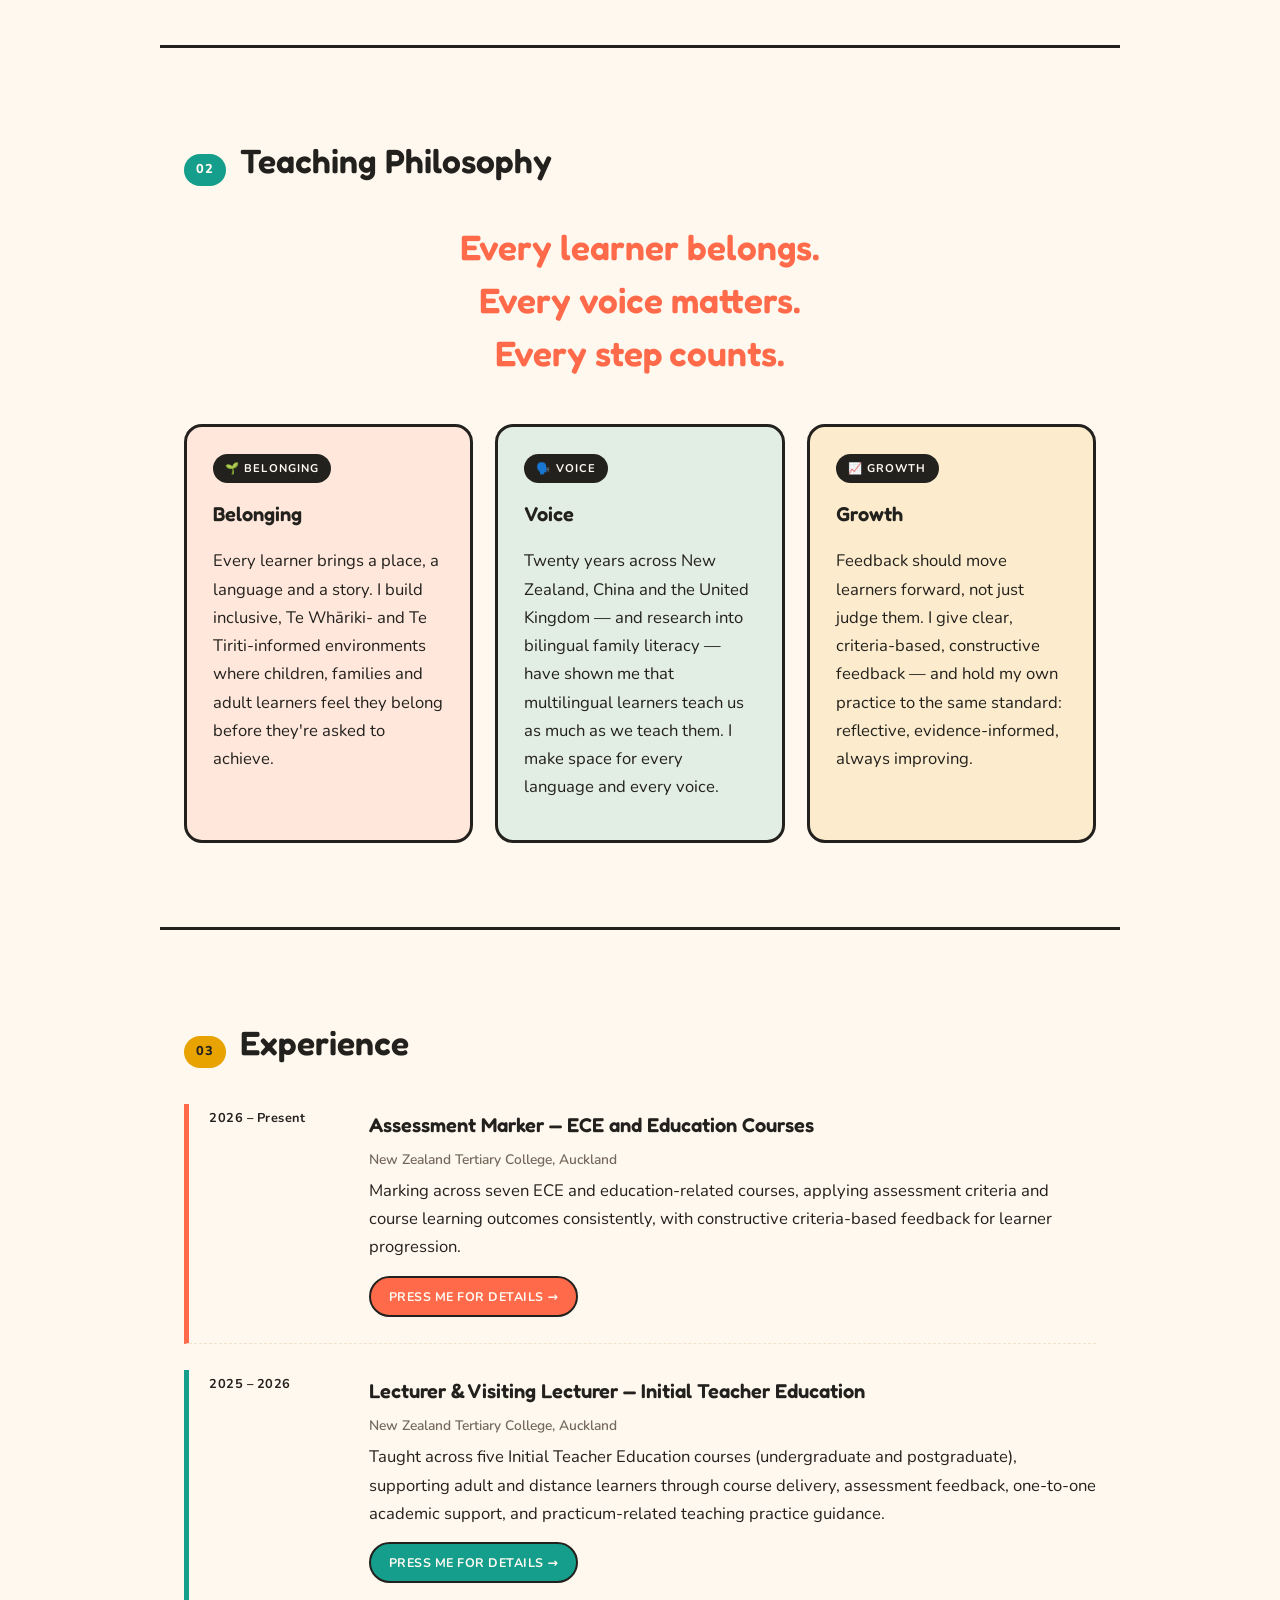
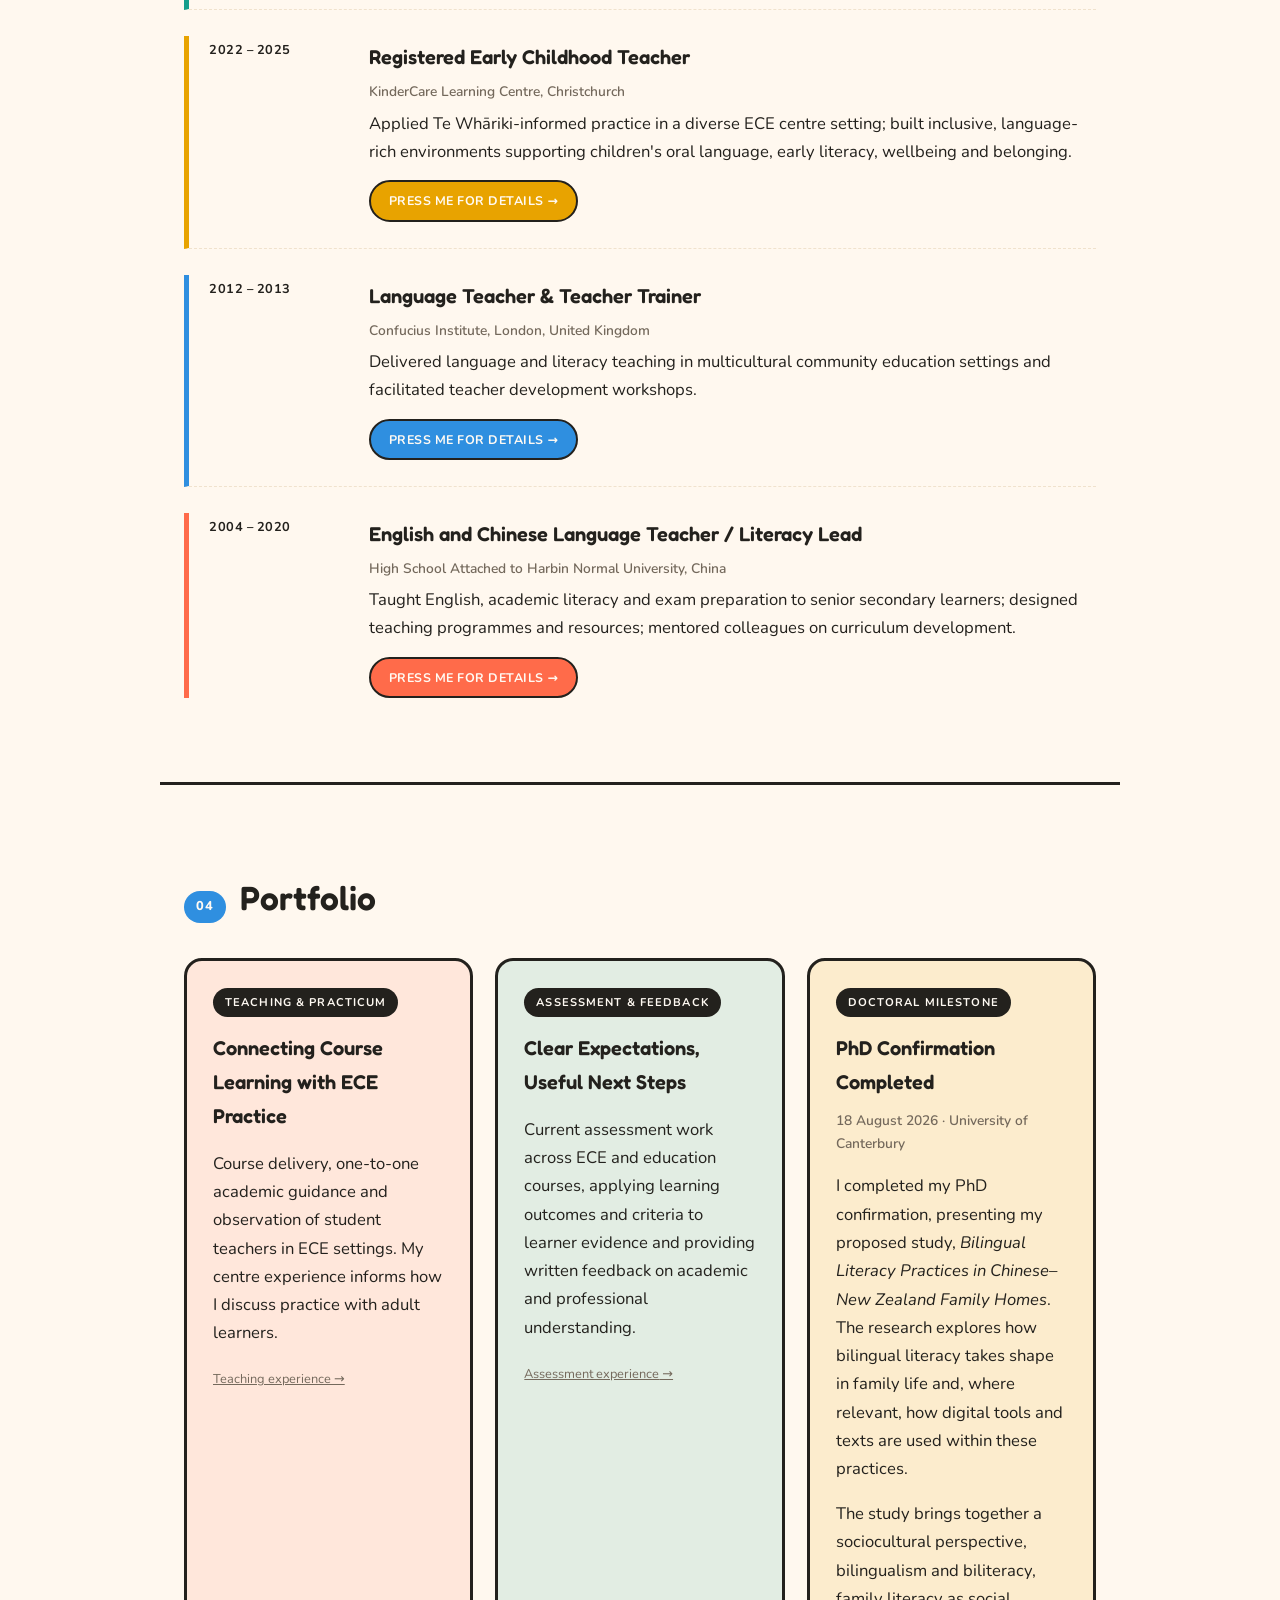
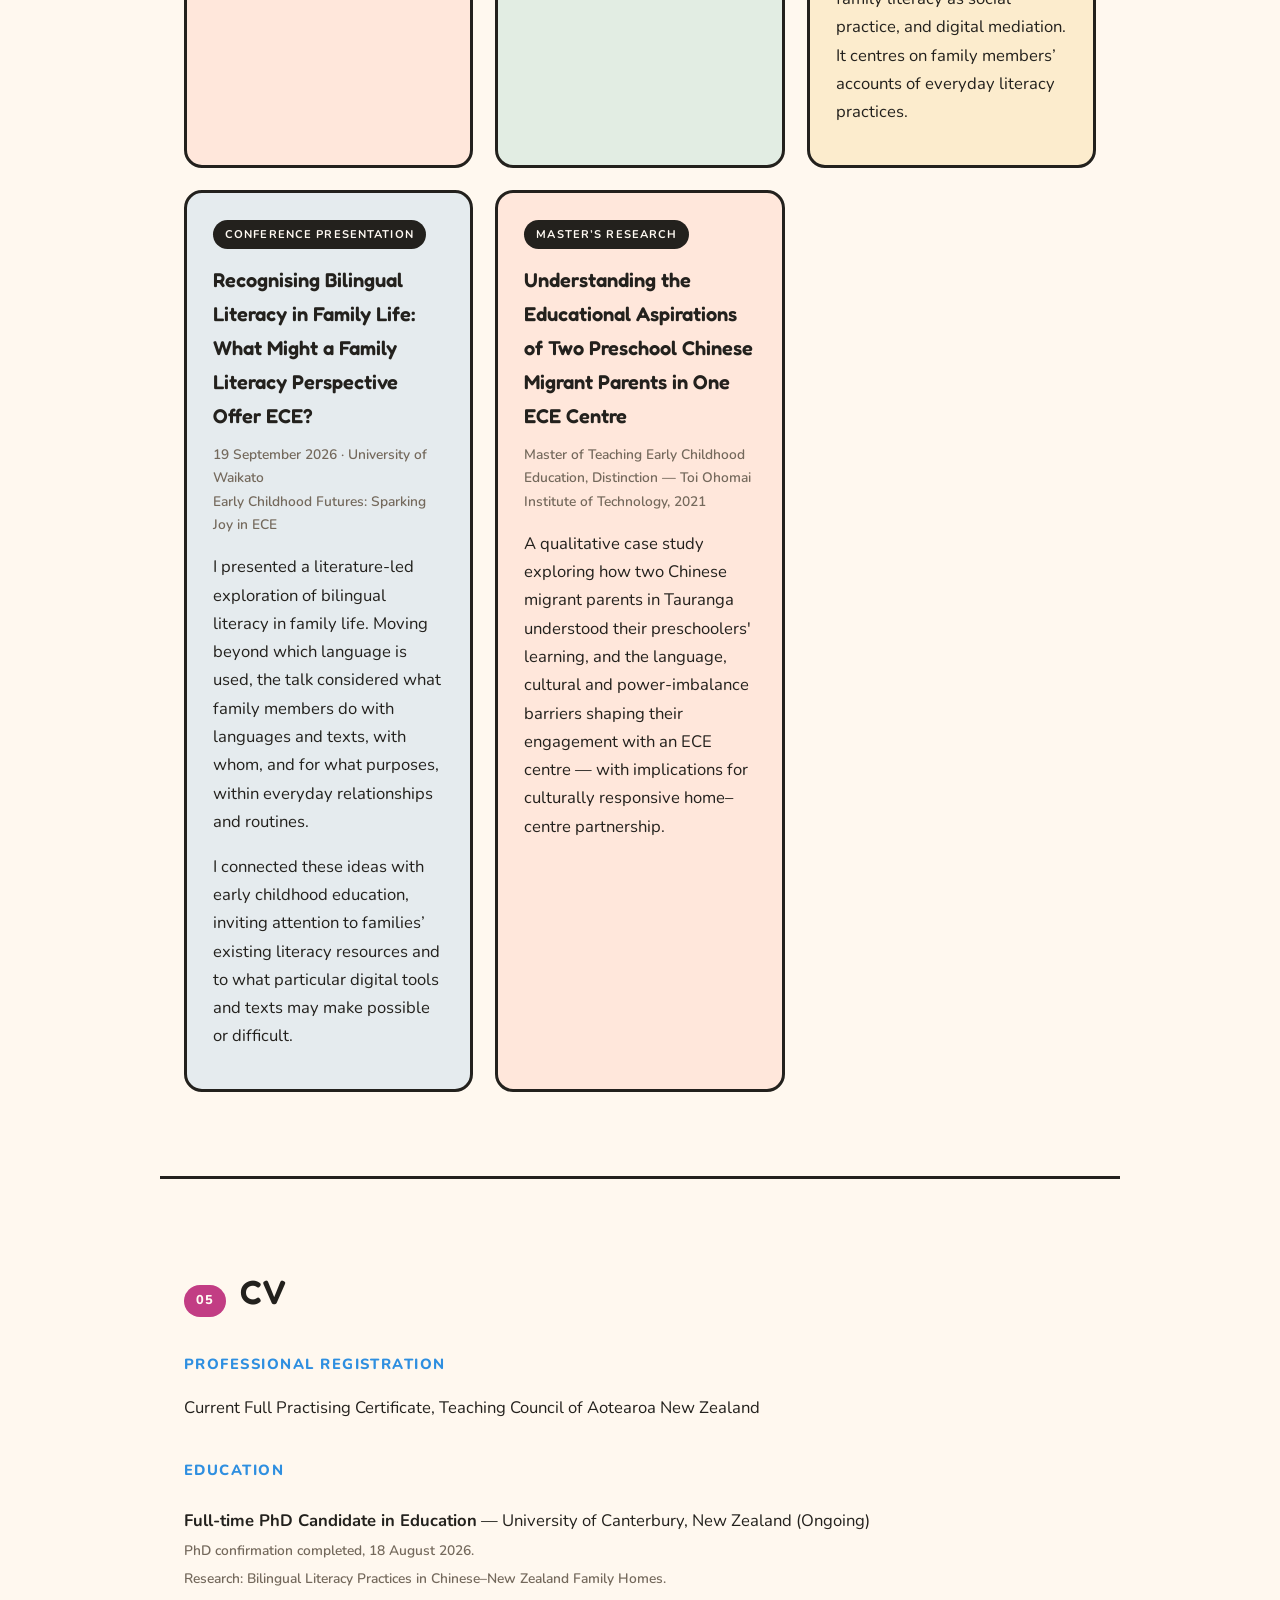
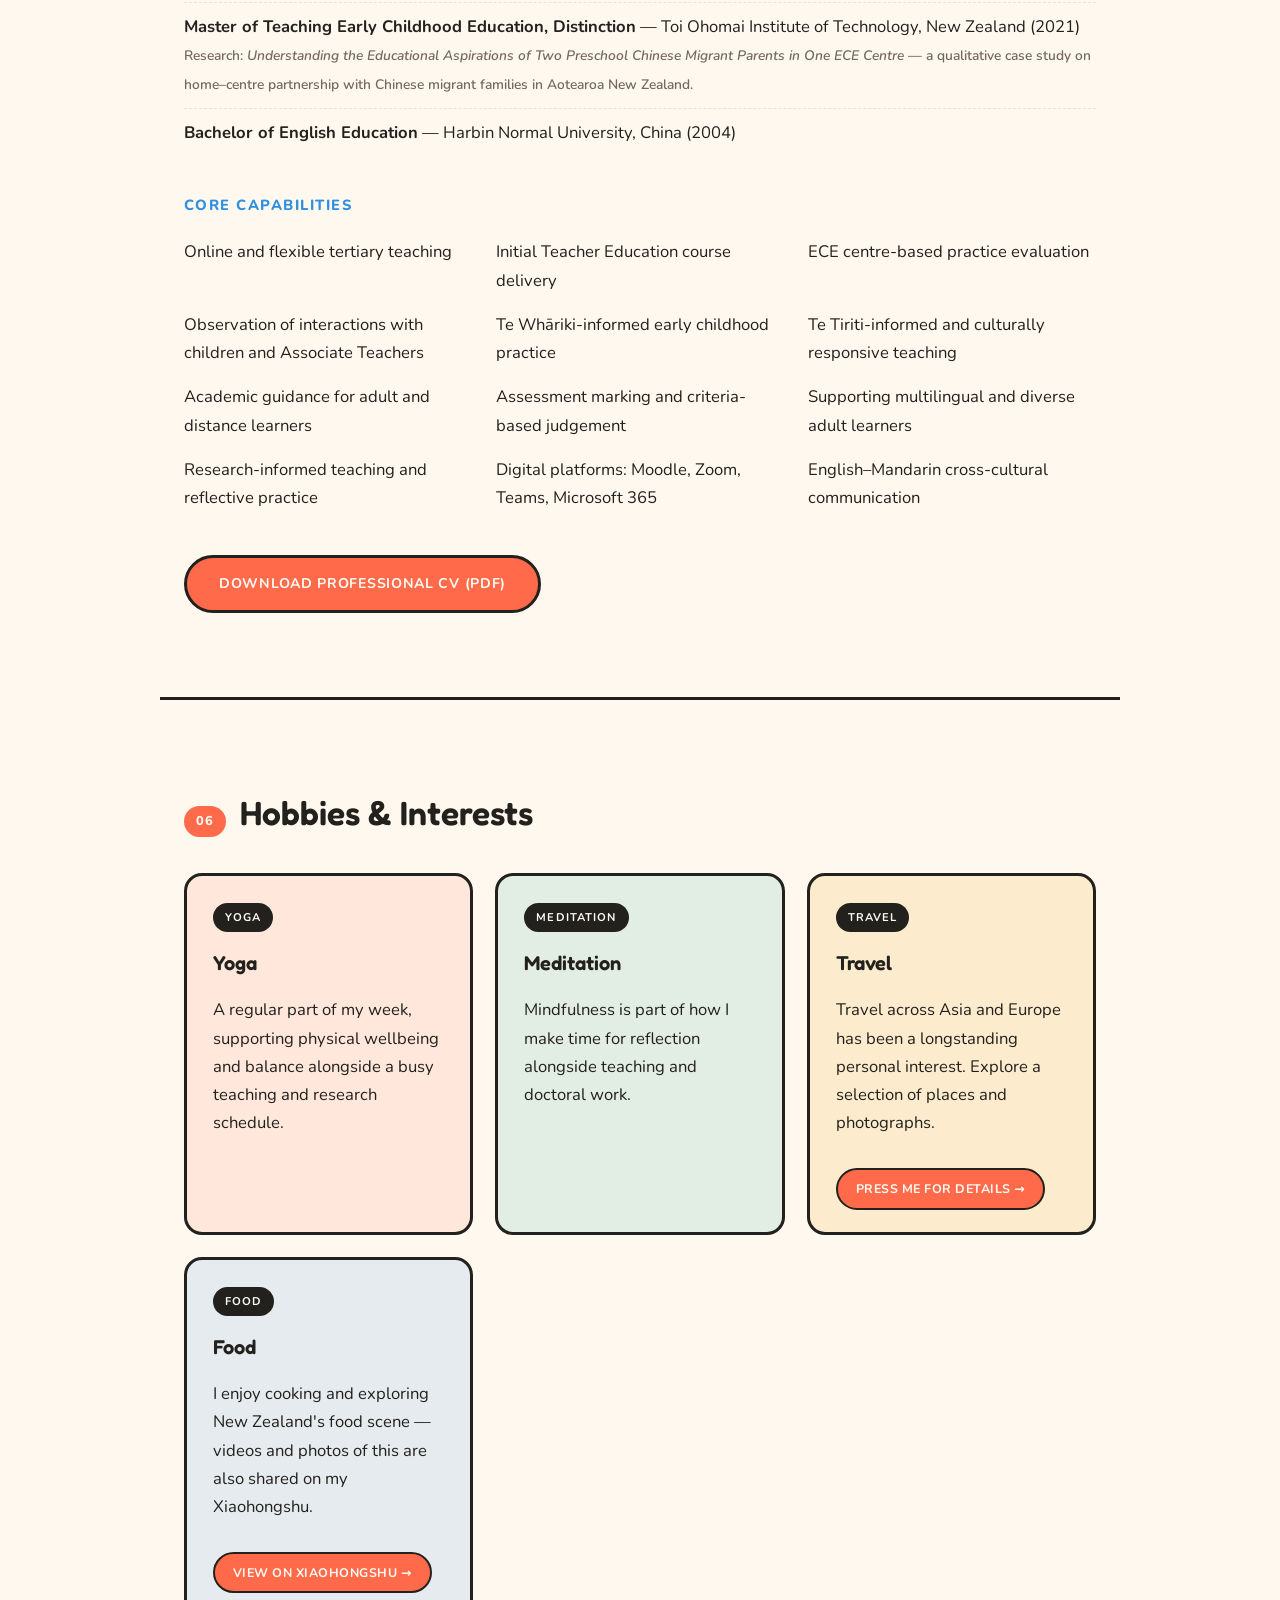
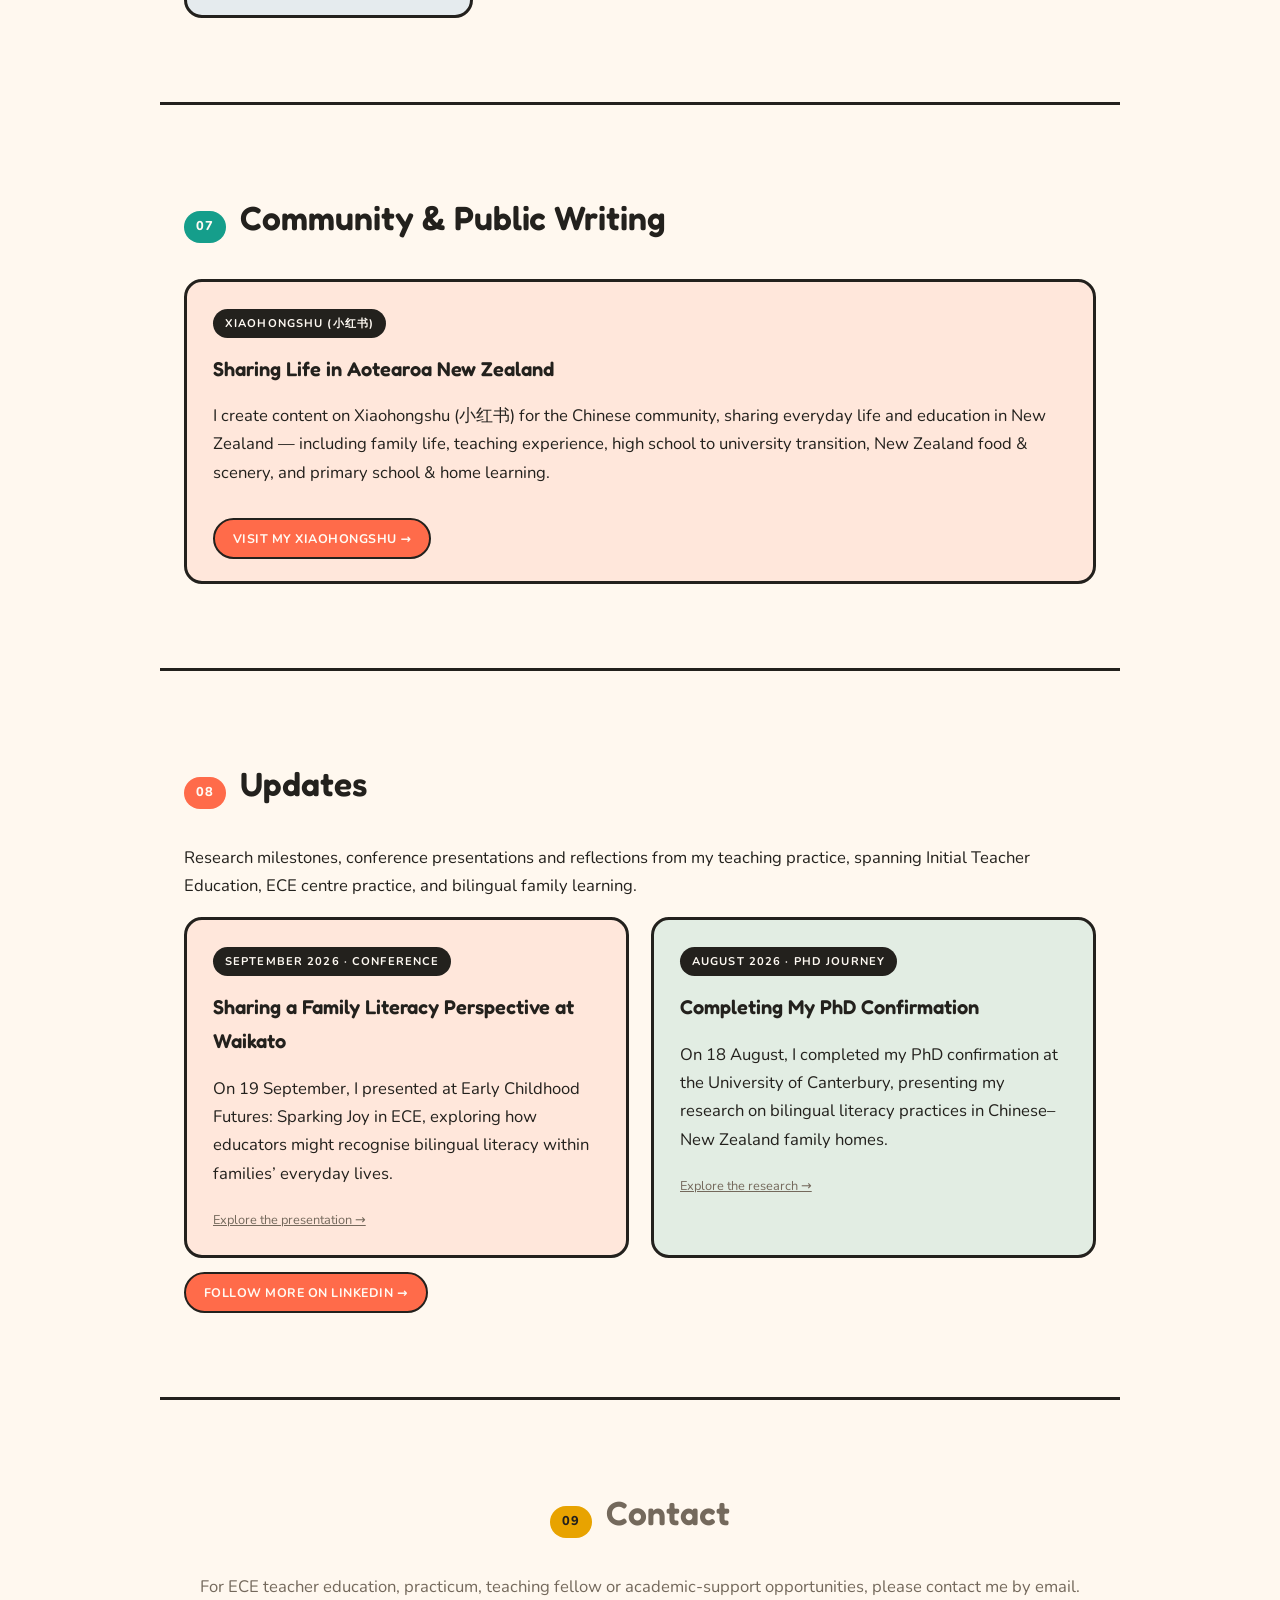
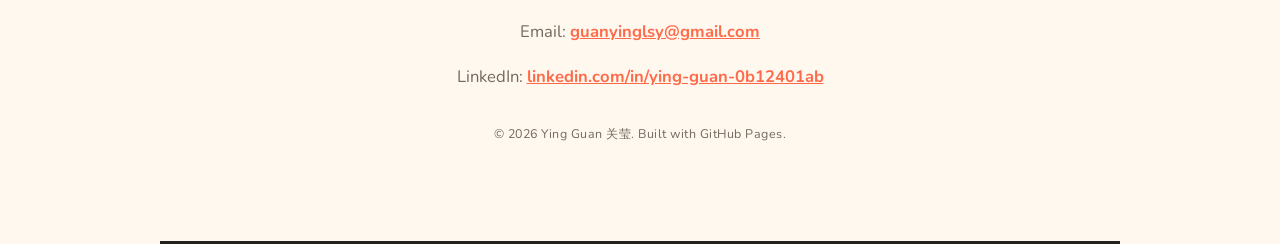
==== commit a90ff16c: "Align public website with teacher education career and current PhD status" ====
--- a/index.html
+++ b/index.html
@@ -3,8 +3,8 @@
 <head>
 <meta charset="UTF-8">
 <meta name="viewport" content="width=device-width, initial-scale=1.0">
-<title>Ying Guan | Early Childhood Education Lecturer &amp; PhD Candidate</title>
-<meta name="description" content="Ying Guan — NZ-registered Early Childhood Education lecturer and PhD candidate, University of Canterbury. Portfolio for academic teaching positions.">
+<title>Ying Guan | Teacher Education, ECE &amp; Bilingual Literacy</title>
+<meta name="description" content="Ying Guan: teacher education, ECE practicum guidance, assessment and multilingual learner support. Full-time PhD candidate at the University of Canterbury.">
 <link rel="preconnect" href="https://fonts.googleapis.com">
 <link rel="preconnect" href="https://fonts.gstatic.com" crossorigin>
 <link href="https://fonts.googleapis.com/css2?family=Fredoka:wght@500;600;700&family=Nunito:wght@400;500;600;700;800&display=swap" rel="stylesheet">
@@ -25,9 +25,7 @@
       <a href="#experience"><span class="lang-en">Experience</span><span class="lang-zh">工作经历</span></a>
       <a href="#portfolio"><span class="lang-en">Portfolio</span><span class="lang-zh">作品集</span></a>
       <a href="#cv"><span class="lang-en">CV</span><span class="lang-zh">简历</span></a>
-      <a href="#hobbies"><span class="lang-en">Hobbies</span><span class="lang-zh">爱好</span></a>
-      <a href="#community"><span class="lang-en">Community</span><span class="lang-zh">社区贡献</span></a>
-      <a href="#blog"><span class="lang-en">Blog</span><span class="lang-zh">博客</span></a>
+      <a href="#blog"><span class="lang-en">Updates</span><span class="lang-zh">学术动态</span></a>
       <a href="#contact"><span class="lang-en">Contact</span><span class="lang-zh">联系方式</span></a>
     </nav>
   </div>
@@ -41,37 +39,38 @@
   <a href="#portfolio"><span class="side-dot"></span><span class="side-label"><span class="lang-en">Portfolio</span><span class="lang-zh">作品集</span></span></a>
   <a href="#cv"><span class="side-dot"></span><span class="side-label"><span class="lang-en">CV</span><span class="lang-zh">简历</span></span></a>
   <a href="#hobbies"><span class="side-dot"></span><span class="side-label"><span class="lang-en">Hobbies</span><span class="lang-zh">爱好</span></span></a>
-  <a href="#community"><span class="side-dot"></span><span class="side-label"><span class="lang-en">Community</span><span class="lang-zh">社区贡献</span></span></a>
-  <a href="#blog"><span class="side-dot"></span><span class="side-label"><span class="lang-en">Blog</span><span class="lang-zh">博客</span></span></a>
+  <a href="#community"><span class="side-dot"></span><span class="side-label"><span class="lang-en">Community</span><span class="lang-zh">社区与分享</span></span></a>
+  <a href="#blog"><span class="side-dot"></span><span class="side-label"><span class="lang-en">Updates</span><span class="lang-zh">学术动态</span></span></a>
   <a href="#contact"><span class="side-dot"></span><span class="side-label"><span class="lang-en">Contact</span><span class="lang-zh">联系方式</span></span></a>
 </nav>
 
+<main>
 <section id="home" class="hero">
   <div class="container">
     <img class="hero-photo" src="assets/img/ying-guan-photo.jpg" alt="Portrait of Ying Guan">
     <p class="identity-badge">
-      <span class="lang-en">🇨🇳 Chinese · 🇳🇿 NZ Permanent Resident</span>
-      <span class="lang-zh">🇨🇳 中国籍 · 🇳🇿 新西兰永久居民</span>
+      <span class="lang-en">Auckland, New Zealand · NZ Permanent Resident</span>
+      <span class="lang-zh">新西兰奥克兰 · 新西兰永久居民</span>
     </p>
     <p class="eyebrow">
-      <span class="lang-en">Early Childhood Education · Aotearoa New Zealand</span>
-      <span class="lang-zh">幼儿教育 · 新西兰</span>
+      <span class="lang-en">Teacher Education · Early Childhood · Bilingual Literacy</span>
+      <span class="lang-zh">教师教育 · 幼儿教育 · 双语读写</span>
     </p>
     <h1>Ying Guan</h1>
     <p class="affiliation">
-      <span class="lang-en lang-block">NZ-Registered ECE Teacher &amp; Initial Teacher Education Lecturer<br>
-      PhD Candidate, Faculty of Education — The University of Canterbury</span>
-      <span class="lang-zh lang-block">新西兰注册幼儿教师 &amp; 教师教育讲师<br>
-      坎特伯雷大学教育学院 博士在读</span>
+      <span class="lang-en lang-block">Teacher Educator &amp; NZ-Registered ECE Teacher<br>
+      Full-time PhD Candidate in Education · University of Canterbury</span>
+      <span class="lang-zh lang-block">教师教育者 · 新西兰注册幼儿教师<br>
+      坎特伯雷大学教育学全日制博士在读</span>
     </p>
     <p class="tagline">
-      <span class="lang-en">Twenty years of teaching across New Zealand, China and the United Kingdom —
-      now bridging bilingual family literacy research and tertiary early childhood teaching practice.</span>
-      <span class="lang-zh">二十年教学经历，足迹遍及新西兰、中国与英国——现致力于将双语家庭读写研究
-      与高等院校幼儿教育教学实践相结合。</span>
+      <span class="lang-en">I help student teachers connect course learning with practice through clear teaching,
+      practicum guidance and constructive feedback. My experience spans New Zealand, China and the United Kingdom.</span>
+      <span class="lang-zh">通过清晰的教学、实习指导与建设性反馈，帮助师范生将课程学习转化为教学实践。
+      我的教学经历横跨新西兰、中国与英国。</span>
     </p>
     <div class="hero-actions">
-      <a class="btn btn-primary" href="#portfolio"><span class="lang-en">View Portfolio</span><span class="lang-zh">查看作品集</span></a>
+      <a class="btn btn-primary" href="experience/lecturer-ite.html"><span class="lang-en">Teaching &amp; Practicum Experience</span><span class="lang-zh">教学与实习指导经历</span></a>
       <a class="btn btn-ghost" href="#cv"><span class="lang-en">View CV</span><span class="lang-zh">查看简历</span></a>
     </div>
   </div>
@@ -79,35 +78,8 @@
 
 <section id="about" class="container section">
   <h2><span class="num">01</span> <span class="lang-en">About</span><span class="lang-zh">关于我</span></h2>
-  <span class="lang-en lang-block">
-    <p>
-      Registered early childhood teacher and tertiary Initial Teacher Education academic with over
-      twenty years of teaching experience across New Zealand, China, and the United Kingdom. I hold a
-      Master of Teaching Early Childhood Education with Distinction and a current Full Practising Certificate with
-      the Teaching Council of Aotearoa New Zealand (Registration No. 412284).
-    </p>
-    <p>
-      My teaching has spanned tertiary Initial Teacher Education, ECE centre-based practice, and
-      secondary-level English and literacy instruction. Alongside this, I am a part-time PhD candidate in
-      Education at the University of Canterbury, researching digitally mediated bilingual literacy
-      practices in Chinese–New Zealand family homes — work that informs how I support multilingual and
-      culturally diverse learners in tertiary and centre-based settings.
-    </p>
-    <p class="hint">Based in Auckland; open to long-term education roles, including in Christchurch / Canterbury.</p>
-  </span>
-  <span class="lang-zh lang-block">
-    <p>
-      注册幼儿教师，高等院校教师教育学者，拥有二十余年跨新西兰、中国与英国的教学经验。持有优异等级的
-      幼儿教育硕士学位（Master of Teaching Early Childhood Education, Distinction），并持有新西兰教师
-      注册委员会（Teaching Council of Aotearoa New Zealand）颁发的现行执业证书（注册号 412284）。
-    </p>
-    <p>
-      我的教学经历涵盖高等院校教师教育、幼儿园一线教学，以及中学英语与读写教学。与此同时，我是坎特伯雷
-      大学教育学院的兼读制博士生，研究方向为中新家庭中数字媒介支持下的双语读写实践——这项研究也持续
-      影响着我在高等院校与幼儿园场景中支持多语言、多元文化学习者的方式。
-    </p>
-    <p class="hint">现居奥克兰；愿意考虑包括基督城/坎特伯雷地区在内的长期教育类职位。</p>
-  </span>
+<p><span class="lang-en">I am a teacher educator and registered early childhood teacher based in Auckland, with more than 20 years of education experience across New Zealand, China and the United Kingdom. At New Zealand Tertiary College, I taught across five undergraduate and postgraduate Initial Teacher Education courses and undertook visiting lecturer responsibilities in ECE practicum settings.</span><span class="lang-zh">我是一名居住在奥克兰的教师教育者和注册幼儿教师，拥有二十余年跨新西兰、中国与英国的教育经验。在新西兰高等教育学院，我曾承担五门本科及研究生层级教师教育课程的教学，并在幼儿教育实习场景中履行 visiting lecturer 职责。</span></p><p><span class="lang-en">My work connects course expectations, academic literacy and professional practice. I support adult and multilingual learners through explanations, one-to-one guidance and criteria-based feedback. I currently work as an Assessment Marker for NZTC.</span><span class="lang-zh">我的工作将课程要求、学术读写与专业实践联系起来，通过清晰讲解、一对一指导和基于标准的反馈支持成人及多语言学习者。目前，我继续承担 NZTC 的课程评估批改工作。</span></p><p><span class="lang-en">Alongside this work, I am a full-time PhD candidate in Education at the University of Canterbury. I completed confirmation in August 2026 and presented at the University of Waikato in September. My research concerns bilingual literacy practices in Chinese–New Zealand family homes.</span><span class="lang-zh">与此同时，我在坎特伯雷大学攻读教育学全日制博士，已于 2026 年 8 月完成 confirmation，并于 9 月在怀卡托大学作会议演讲。我的研究关注华人—新西兰家庭中的双语读写实践。</span></p><p><span class="lang-en">I am interested in ECE and Initial Teacher Education roles, including lecturer, teaching fellow, visiting lecturer, practicum guidance and academic learner support.</span><span class="lang-zh">我的职业方向是幼儿教育与教师教育，包括讲师、teaching fellow、visiting lecturer、实习指导及学术学习支持等相关岗位。</span></p>
+<p class="hint"><span class="lang-en">Open to long-term work in New Zealand.</span><span class="lang-zh">愿意考虑新西兰境内的长期工作机会。</span></p>
 </section>
 
 <section id="philosophy" class="container section">
@@ -158,7 +130,7 @@
     <div class="t-item">
       <div class="t-meta">2026 – <span class="lang-en">Present</span><span class="lang-zh">至今</span></div>
       <div class="t-body">
-        <h3><a href="experience/assessment-marker.html"><span class="lang-en">Assessment Marker — ECE and Education Courses</span><span class="lang-zh">评估阅卷官 — 幼儿教育及教育类课程</span></a></h3>
+        <h3><a href="experience/assessment-marker.html"><span class="lang-en">Assessment Marker — ECE and Education Courses</span><span class="lang-zh">课程评估批改教师 — 幼儿教育及教育类课程</span></a></h3>
         <p class="p-meta"><span class="lang-en">New Zealand Tertiary College, Auckland</span><span class="lang-zh">新西兰高等教育学院，奥克兰</span></p>
         <span class="lang-en lang-block"><p>Marking across seven ECE and education-related courses, applying assessment criteria and
         course learning outcomes consistently, with constructive criteria-based feedback for learner
@@ -201,7 +173,7 @@
       <div class="t-meta">2012 – 2013</div>
       <div class="t-body">
         <h3><a href="experience/language-teacher.html"><span class="lang-en">Language Teacher &amp; Teacher Trainer</span><span class="lang-zh">语言教师 &amp; 教师培训师</span></a></h3>
-        <p class="p-meta"><span class="lang-en">Southbank University / Confucius Institute, London, United Kingdom</span><span class="lang-zh">南岸大学 / 孔子学院，英国伦敦</span></p>
+        <p class="p-meta"><span class="lang-en">Confucius Institute, London, United Kingdom</span><span class="lang-zh">孔子学院，英国伦敦</span></p>
         <span class="lang-en lang-block"><p>Delivered language and literacy teaching in multicultural community education settings and
         facilitated teacher development workshops.</p></span>
         <span class="lang-zh lang-block"><p>在多元文化社区教育机构教授语言与读写课程，并主持教师专业发展工作坊。</p></span>
@@ -212,7 +184,7 @@
     <div class="t-item">
       <div class="t-meta">2004 – 2020</div>
       <div class="t-body">
-        <h3><a href="experience/esol-teacher.html"><span class="lang-en">ESOL &amp; High School English Teacher / Literacy Lead</span><span class="lang-zh">ESOL 及高中英语教师 / 读写教学负责人</span></a></h3>
+        <h3><a href="experience/esol-teacher.html"><span class="lang-en">English and Chinese Language Teacher / Literacy Lead</span><span class="lang-zh">英语与汉语教学 / 读写教学负责人</span></a></h3>
         <p class="p-meta"><span class="lang-en">High School Attached to Harbin Normal University, China</span><span class="lang-zh">哈尔滨师范大学附属中学，中国</span></p>
         <span class="lang-en lang-block"><p>Taught English, academic literacy and exam preparation to senior secondary learners;
         designed teaching programmes and resources; mentored colleagues on curriculum development.</p></span>
@@ -228,6 +200,19 @@
   <h2><span class="num">04</span> <span class="lang-en">Portfolio</span><span class="lang-zh">作品集</span></h2>
 
   <div class="portfolio-grid">
+    <article class="p-card">
+      <span class="p-tag"><span class="lang-en">Teaching &amp; Practicum</span><span class="lang-zh">教学与实习指导</span></span>
+      <h3><span class="lang-en">Connecting Course Learning with ECE Practice</span><span class="lang-zh">连接课程学习与幼儿教育实践</span></h3>
+      <p><span class="lang-en">Course delivery, one-to-one academic guidance and observation of student teachers in ECE settings. My centre experience informs how I discuss practice with adult learners.</span><span class="lang-zh">通过课程教学、一对一学术指导和幼儿教育场景中的师范生观察，支持理论与实践衔接。幼儿园一线经验也帮助我与成人学习者讨论专业实践。</span></p>
+      <a class="hint" href="experience/lecturer-ite.html"><span class="lang-en">Teaching experience</span><span class="lang-zh">查看教学经历</span> &rarr;</a>
+    </article>
+
+    <article class="p-card">
+      <span class="p-tag"><span class="lang-en">Assessment &amp; Feedback</span><span class="lang-zh">评估与反馈</span></span>
+      <h3><span class="lang-en">Clear Expectations, Useful Next Steps</span><span class="lang-zh">清晰要求与可落实的下一步</span></h3>
+      <p><span class="lang-en">Current assessment work across ECE and education courses, applying learning outcomes and criteria to learner evidence and providing written feedback on academic and professional understanding.</span><span class="lang-zh">目前承担幼儿教育及教育类课程评估，依据学习成果与评分标准审阅作业证据，并对学术表达与专业理解提供书面反馈。</span></p>
+      <a class="hint" href="experience/assessment-marker.html"><span class="lang-en">Assessment experience</span><span class="lang-zh">查看评估经历</span> &rarr;</a>
+    </article>
 
     <article class="p-card" id="phd-confirmation">
       <span class="p-tag"><span class="lang-en">Doctoral Milestone</span><span class="lang-zh">博士研究里程碑</span></span>
@@ -245,27 +230,8 @@
       <span class="lang-zh lang-block"><p>我在会议上作了以文献与概念讨论为基础的演讲。从“家庭使用哪种语言”进一步追问：家人如何在日常关系与生活惯例中，与谁一起、为了什么目的使用语言和文本。</p><p>演讲将这些思考与幼儿教育联系起来，关注家庭已有的读写资源，并讨论特定数字工具与文本可能提供的机会和带来的限制。</p></span>
     </article>
 
-
-    <article class="p-card">
-      <span class="p-tag"><span class="lang-en">Research Project</span><span class="lang-zh">研究项目</span></span>
-      <h3><span class="lang-en">AI-Assisted Chinese–English Bilingual Family Learning</span><span class="lang-zh">AI 辅助中英双语家庭学习</span></h3>
-      <span class="lang-en lang-block">
-        <p>
-          Case studies of Chinese migrant families in New Zealand using AI tools to support their children's
-          bilingual reading and language learning at home — documenting methods, challenges and observations
-          from real parent–child interactions, as a reference for other overseas bilingual families.
-        </p>
-      </span>
-      <span class="lang-zh lang-block">
-        <p>
-          记录新西兰华人移民家庭如何运用 AI 工具，支持孩子在家进行中英双语阅读与语言学习的真实案例——
-          梳理其中的方法、挑战与观察心得，为海外双语家庭提供参考。
-        </p>
-      </span>
-    </article>
-
-    <article class="p-card">
-      <span class="p-tag"><span class="lang-en">Thesis</span><span class="lang-zh">毕业论文</span></span>
+    <article class="p-card">
+      <span class="p-tag"><span class="lang-en">Master’s Research</span><span class="lang-zh">硕士研究</span></span>
       <h3><span class="lang-en">Understanding the Educational Aspirations of Two Preschool Chinese Migrant Parents in One ECE Centre</span><span class="lang-zh">关于两位学前华人移民家长教育期望的研究：以一所幼儿教育中心为例</span></h3>
       <p class="p-meta"><span class="lang-en">Master of Teaching Early Childhood Education, Distinction — Toi Ohomai Institute of Technology, 2021</span><span class="lang-zh">幼儿教育硕士（优异）— Toi Ohomai 理工学院，2021年</span></p>
       <span class="lang-en lang-block">
@@ -281,21 +247,8 @@
           不对等因素如何影响他们与幼儿园的互动——为建立具文化回应性的家园合作关系提供启示。
         </p>
       </span>
-      <a class="hint" href="assets/portfolio/thesis.pdf" target="_blank" rel="noopener"><span class="lang-en">Read the full report (PDF) &rarr;</span><span class="lang-zh">阅读完整报告（PDF）&rarr;</span></a>
-    </article>
-
-    <article class="p-card">
-      <span class="p-tag"><span class="lang-en">Award</span><span class="lang-zh">获奖</span></span>
-      <h3><span class="lang-en">First Prize, National English Teaching Competition, China</span><span class="lang-zh">中国全国英语教学大赛一等奖</span></h3>
-      <p class="p-meta"><span class="lang-en">Plus 30+ regional and national awards for teaching practice and educational research</span><span class="lang-zh">另获 30 余项省级及全国性教学实践与教育研究奖项</span></p>
-    </article>
-
-    <article class="p-card">
-      <span class="p-tag"><span class="lang-en">Publications</span><span class="lang-zh">出版物</span></span>
-      <h3><span class="lang-en">Co-authored English Teaching &amp; Learning Resource Books</span><span class="lang-zh">合著英语教学资源丛书</span></h3>
-      <p class="p-meta"><span class="lang-en">Approximately 15 books, China</span><span class="lang-zh">约 15 册，中国</span></p>
-    </article>
-
+
+    </article>
   </div>
 </section>
 
@@ -304,16 +257,16 @@
 
   <div class="cv-block">
     <h3><span class="lang-en">Professional Registration</span><span class="lang-zh">职业注册</span></h3>
-    <p><span class="lang-en">Current Full Practising Certificate, Teaching Council of Aotearoa New Zealand — Registration No. 412284</span><span class="lang-zh">现行执业证书，新西兰教师注册委员会 — 注册号 412284</span></p>
+    <p><span class="lang-en">Current Full Practising Certificate, Teaching Council of Aotearoa New Zealand</span><span class="lang-zh">现行执业证书，新西兰教师注册委员会</span></p>
   </div>
 
   <div class="cv-block">
     <h3><span class="lang-en">Education</span><span class="lang-zh">教育背景</span></h3>
     <ul class="cv-list">
       <li>
-        <span class="lang-en lang-block"><strong>Part-time PhD Candidate in Education</strong> — University of Canterbury, New Zealand (Ongoing)<br>
+        <span class="lang-en lang-block"><strong>Full-time PhD Candidate in Education</strong> — University of Canterbury, New Zealand (Ongoing)<br>
         <span class="p-meta">PhD confirmation completed, 18 August 2026.<br>Research: Bilingual Literacy Practices in Chinese–New Zealand Family Homes.</span></span>
-        <span class="lang-zh lang-block"><strong>教育学博士在读（兼读制）</strong> — 新西兰坎特伯雷大学（在读）<br>
+        <span class="lang-zh lang-block"><strong>教育学全日制博士在读</strong> — 新西兰坎特伯雷大学（在读）<br>
         <span class="p-meta">2026 年 8 月 18 日完成博士 confirmation。<br>研究主题：华人—新西兰家庭中的双语读写实践。</span></span>
       </li>
       <li>
@@ -344,7 +297,7 @@
     </ul>
   </div>
 
-  <a class="btn btn-primary" href="assets/cv/CV.pdf" target="_blank" rel="noopener"><span class="lang-en">Download Full CV (PDF)</span><span class="lang-zh">下载完整简历（PDF）</span></a>
+  <a class="btn btn-primary" href="assets/cv/CV.pdf" target="_blank" rel="noopener"><span class="lang-en">Download Professional CV (PDF)</span><span class="lang-zh">下载职业简历（PDF）</span></a>
 </section>
 
 <section id="hobbies" class="container section">
@@ -361,15 +314,15 @@
     <article class="p-card">
       <span class="p-tag"><span class="lang-en">Meditation</span><span class="lang-zh">冥想</span></span>
       <h3><span class="lang-en">Meditation</span><span class="lang-zh">冥想</span></h3>
-      <span class="lang-en lang-block"><p>A daily mindfulness practice that supports focus, calm and reflective thinking — habits I also bring into my teaching.</p></span>
-      <span class="lang-zh lang-block"><p>每日的正念练习，帮助我保持专注、平静与反思性思维——这些习惯也延伸到了我的教学中。</p></span>
+      <span class="lang-en lang-block"><p>Mindfulness is part of how I make time for reflection alongside teaching and doctoral work.</p></span>
+      <span class="lang-zh lang-block"><p>正念练习帮助我在教学与博士研究之外，留出安静思考的时间。</p></span>
     </article>
 
     <article class="p-card">
       <span class="p-tag"><span class="lang-en">Travel</span><span class="lang-zh">旅行</span></span>
       <h3><span class="lang-en">Travel</span><span class="lang-zh">旅行</span></h3>
-      <span class="lang-en lang-block"><p>Visited over 10 countries and 50 cities across Asia and Europe — see the map and country breakdown.</p></span>
-      <span class="lang-zh lang-block"><p>足迹遍及亚洲与欧洲的十余个国家、五十余座城市——查看地图与各国详情。</p></span>
+      <span class="lang-en lang-block"><p>Travel across Asia and Europe has been a longstanding personal interest. Explore a selection of places and photographs.</p></span>
+      <span class="lang-zh lang-block"><p>旅行是我长期的个人兴趣，足迹涉及亚洲与欧洲。这里记录部分到访地点与照片。</p></span>
       <a class="btn-details" href="hobbies/travel.html"><span class="lang-en">Press me for details &rarr;</span><span class="lang-zh">点击查看详情 &rarr;</span></a>
     </article>
 
@@ -384,7 +337,7 @@
 </section>
 
 <section id="community" class="container section">
-  <h2><span class="num">07</span> <span class="lang-en">Community Contribution</span><span class="lang-zh">社区贡献</span></h2>
+  <h2><span class="num">07</span> <span class="lang-en">Community &amp; Public Writing</span><span class="lang-zh">社区与分享</span></h2>
 
   <div class="portfolio-grid">
     <article class="p-card">
@@ -393,14 +346,13 @@
       <span class="lang-en lang-block">
         <p>
           I create content on Xiaohongshu (小红书) for the Chinese community, sharing everyday life and
-          education in New Zealand — including family life, university lecturer life, high school to
+          education in New Zealand — including family life, teaching experience, high school to
           university transition, New Zealand food &amp; scenery, and primary school &amp; home learning.
         </p>
       </span>
       <span class="lang-zh lang-block">
         <p>
-          我在小红书上为华人社区创作内容，分享在新西兰的日常生活与教育点滴——包括家庭生活、大学讲师
-          生活、高中衔接大学、新西兰美食与风景，以及小学与家庭学习。
+          我在小红书上为华人社区创作内容，分享在新西兰的日常生活与教育点滴——包括家庭生活、教学经历、高中衔接大学、新西兰美食与风景，以及小学与家庭学习。
         </p>
       </span>
       <a class="btn-details" href="https://www.xiaohongshu.com/user/profile/59abd49750c4b42442dbe05d" target="_blank" rel="noopener"><span class="lang-en">Visit my Xiaohongshu &rarr;</span><span class="lang-zh">前往我的小红书 &rarr;</span></a>
@@ -409,7 +361,7 @@
 </section>
 
 <section id="blog" class="container section">
-  <h2><span class="num">08</span> <span class="lang-en">Blog</span><span class="lang-zh">博客</span></h2>
+  <h2><span class="num">08</span> <span class="lang-en">Updates</span><span class="lang-zh">学术动态</span></h2>
 
   <span class="lang-en lang-block">
     <p>
@@ -441,8 +393,10 @@
   <a class="btn-details" href="https://www.linkedin.com/in/ying-guan-0b12401ab/" target="_blank" rel="noopener"><span class="lang-en">Follow more on LinkedIn &rarr;</span><span class="lang-zh">前往领英查看更多 &rarr;</span></a>
 </section>
 
+</main>
 <footer id="contact" class="container section">
   <h2><span class="num">09</span> <span class="lang-en">Contact</span><span class="lang-zh">联系方式</span></h2>
+  <p><span class="lang-en">For ECE teacher education, practicum, teaching fellow or academic-support opportunities, please contact me by email.</span><span class="lang-zh">欢迎就幼儿教师教育、实习指导、teaching fellow 或学术支持岗位通过邮件联系我。</span></p>
   <p><span class="lang-en">Email:</span><span class="lang-zh">邮箱：</span> <a href="mailto:guanyinglsy@gmail.com">guanyinglsy@gmail.com</a></p>
   <p><span class="lang-en">LinkedIn:</span><span class="lang-zh">领英：</span> <a href="https://www.linkedin.com/in/ying-guan-0b12401ab/" target="_blank" rel="noopener">linkedin.com/in/ying-guan-0b12401ab</a></p>
   <p class="footer-note">&copy; <span id="year"></span> Ying Guan 关莹. <span class="lang-en">Built with GitHub Pages.</span><span class="lang-zh">使用 GitHub Pages 搭建。</span></p>
@@ -481,6 +435,7 @@
   const langToggle = document.getElementById('langToggle');
   const setLang = (zh) => {
     document.body.classList.toggle('zh-mode', zh);
+    document.documentElement.lang = zh ? 'zh-CN' : 'en';
     langToggle.textContent = zh ? 'EN' : '中文';
     localStorage.setItem('lang', zh ? 'zh' : 'en');
   };
--- a/style.css
+++ b/style.css
@@ -132,7 +132,7 @@
   margin: 0 0 18px;
 }
 
-/* Language toggle (index.html only) */
+/* Language toggle */
 
 .lang-zh {
   display: none;
@@ -895,3 +895,5 @@
   background: transparent;
   border-style: dashed;
 }
+
+.p-card[id] { scroll-margin-top: 130px; }
